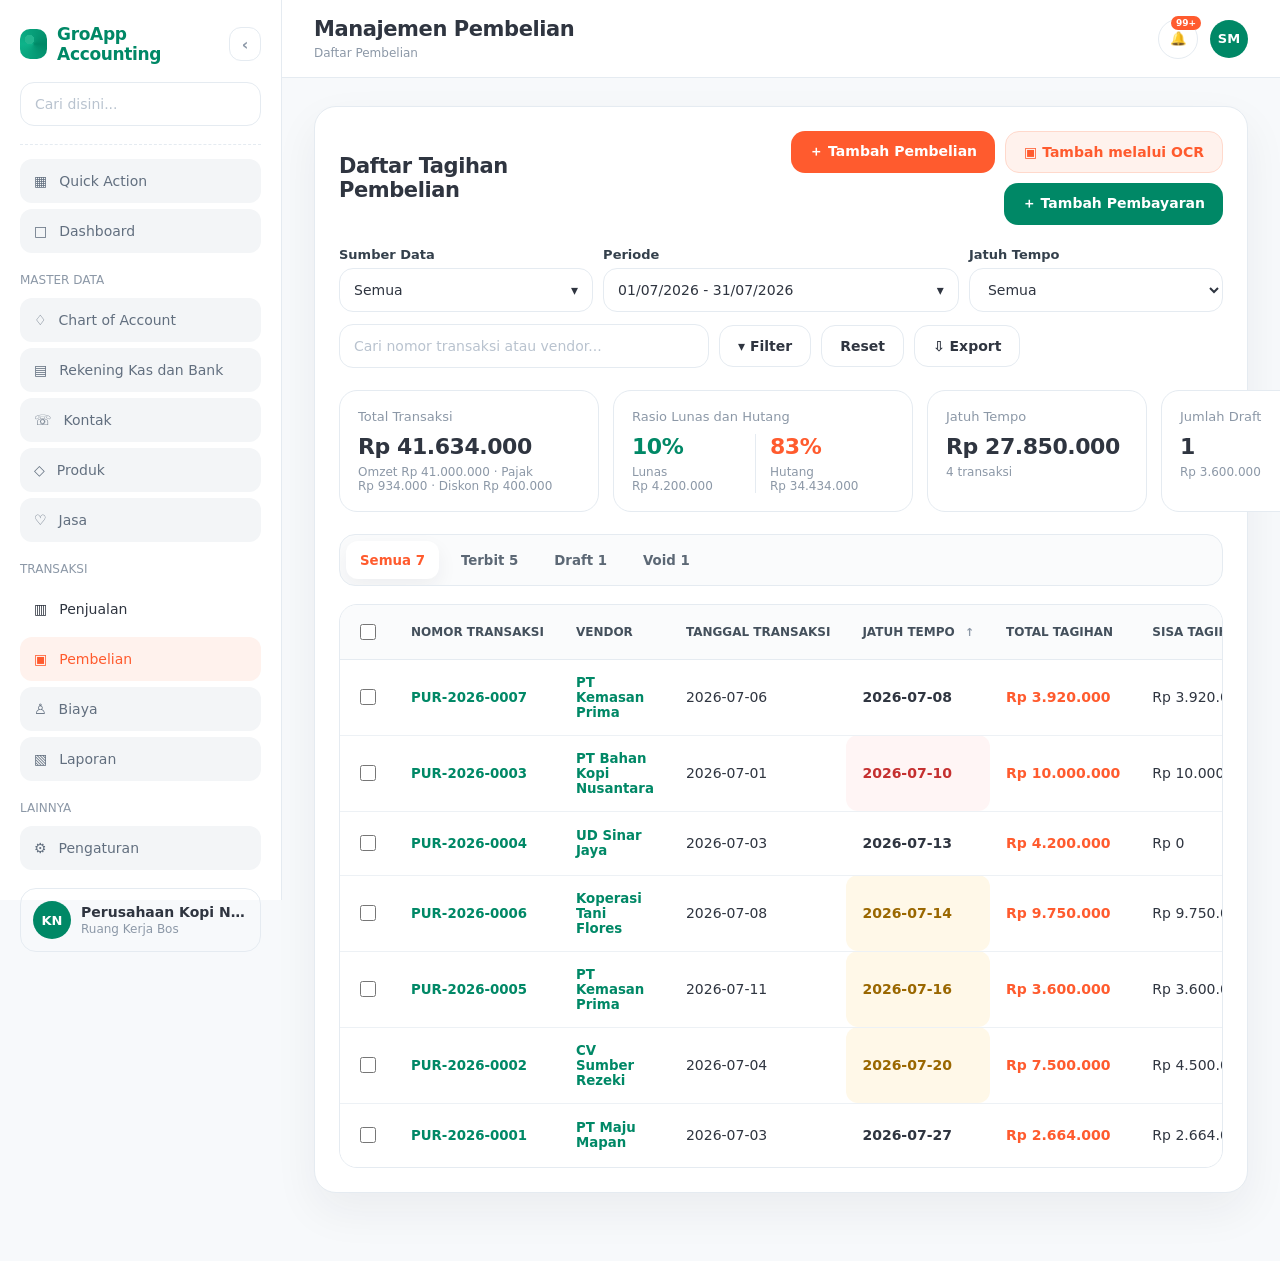
==== ON-Pembelian dan Penjualan/pembelian/index.html @ be047b88 "Replace obsolete prototypes with purchase and sales workspace" ====
<!DOCTYPE html>
<html lang="id">
<head>
  <meta charset="UTF-8" />
  <meta name="viewport" content="width=device-width, initial-scale=1.0"/>
  <title>GroApp Accounting - Tagihan Pembelian</title>

  <link rel="stylesheet" href="../assets/styles.css" />
</head>

<body>
  <div class="app">
    <aside class="sidebar">
      <div class="sidebar-head">
        <div class="brand">
          <div class="brand-mark"></div>
          <span>GroApp Accounting</span>
        </div>
        <button class="sidebar-toggle" onclick="toggleSidebar()" title="Collapse sidebar">‹</button>
      </div>

      <div class="sidebar-search">
        <input placeholder="Cari disini..." />
      </div>

      <nav class="nav">
        <div class="nav-item disabled" title="Belum aktif">▦ <span class="nav-label">Quick Action</span></div>
        <div class="nav-item disabled" title="Belum aktif">□ <span class="nav-label">Dashboard</span></div>

        <div class="nav-section">MASTER DATA</div>
        <div class="nav-item disabled" title="Belum aktif">♢ <span class="nav-label">Chart of Account</span></div>
        <div class="nav-item disabled" title="Belum aktif">▤ <span class="nav-label">Rekening Kas dan Bank</span></div>
        <div class="nav-item disabled" title="Belum aktif">☏ <span class="nav-label">Kontak</span></div>
        <div class="nav-item disabled" title="Belum aktif">◇ <span class="nav-label">Produk</span></div>
        <div class="nav-item disabled" title="Belum aktif">♡ <span class="nav-label">Jasa</span></div>

        <div class="nav-section">TRANSAKSI</div>
        <a class="nav-item" href="../penjualan/">▥ <span class="nav-label">Penjualan</span></a>
        <a class="nav-item active" href="../pembelian/">▣ <span class="nav-label">Pembelian</span></a>
        <div class="nav-item disabled" title="Belum aktif">♙ <span class="nav-label">Biaya</span></div>
        <div class="nav-item disabled" title="Belum aktif">▧ <span class="nav-label">Laporan</span></div>

        <div class="nav-section">LAINNYA</div>
        <div class="nav-item disabled" title="Belum aktif">⚙ <span class="nav-label">Pengaturan</span></div>
      </nav>

      <div class="company">
        <div class="avatar">KN</div>
        <div>
          <div class="company-title">Perusahaan Kopi Nusant...</div>
          <div class="company-sub">Ruang Kerja Bos</div>
        </div>
      </div>
    </aside>

    <main class="main">
      <header class="topbar">
        <div>
          <div class="page-title" id="pageTitle">Manajemen Pembelian</div>
          <div class="breadcrumb" id="pageBreadcrumb">Daftar Pembelian</div>
        </div>

        <div class="top-actions">
          <button class="bell" onclick="toggleNotification(event)">🔔</button>
          <div class="avatar">SM</div>
        </div>
      </header>

      <section class="content">
        <section id="listPage" class="page active">
          <div class="card panel">
            <div class="section-head">
              <h1 class="panel-title">Daftar Tagihan Pembelian</h1>
              <div class="header-actions">
                <button class="btn btn-primary" onclick="openForm('create')">＋ Tambah Pembelian</button>
                <button class="btn btn-soft" onclick="quickAction('OCR')">▣ Tambah melalui OCR</button>
                <button class="btn btn-green" onclick="openStandalonePayment()">＋ Tambah Pembayaran</button>
              </div>
            </div>

            <div class="quick-filters">
              <div class="field">
                <label>Sumber Data</label>
                <div class="multi-select">
                  <button class="select-trigger" id="quickSourcesTrigger" onclick="toggleQuickSourceMenu()" type="button"><span>Semua</span><span>▾</span></button>
                  <div class="multi-menu" id="quickSourcesMenu">
                    <input id="quickSourceSearch" placeholder="Cari sumber data..." oninput="renderQuickSourceOptions()" />
                    <div class="multi-options" id="quickFilterSources"></div>
                  </div>
                </div>
              </div>

              <div class="field">
                <label>Periode</label>
                <button class="date-trigger" id="quickPeriodLabel" onclick="openPeriodModal('quick')" type="button">
                  <span>01/07/2026 - 31/07/2026</span><span>▾</span>
                </button>
              </div>

              <div class="field">
                <label>Jatuh Tempo</label>
                <select id="quickDue" onchange="applyQuickFilters()">
                  <option value="all">Semua</option>
                  <option value="14">14 hari lagi</option>
                  <option value="7">7 hari lagi</option>
                  <option value="3">3 hari lagi</option>
                  <option value="tomorrow">Besok</option>
                  <option value="today">Hari ini</option>
                  <option value="overdue">Terlambat</option>
                </select>
              </div>
            </div>

            <div class="toolbar">
              <div class="toolbar-left">
                <div class="search-wrap">
                  <input class="search-input" id="searchInput" placeholder="Cari nomor transaksi atau vendor..." />
                </div>
                <button class="btn btn-ghost" onclick="toggleFilter(true)">▾ Filter</button>
                <button class="btn btn-ghost" onclick="resetFilter()">Reset</button>
                <button class="btn btn-ghost" onclick="openExportModal('filtered')">⇩ Export</button>
              </div>
            </div>

            <div class="stats">
              <div class="stat">
                <div class="stat-label">Total Transaksi</div>
                <div class="stat-value" id="statTotal">Rp0</div>
                <div class="split-nominal" id="statTotalBreakdown">Omzet Rp0 · Pajak Rp0 · Diskon Rp0</div>
              </div>

              <div class="stat">
                <div class="stat-label">Rasio Lunas dan Hutang</div>
                <div class="split-stat">
                  <div class="split-box">
                    <div class="split-percent" id="paidPercent">0%</div>
                    <div class="split-nominal" id="paidNominal">Lunas Rp0</div>
                  </div>
                  <div class="split-box">
                    <div class="split-percent debt" id="debtPercent">0%</div>
                    <div class="split-nominal" id="debtNominal">Utang Rp0</div>
                  </div>
                </div>
              </div>

              <div class="stat">
                <div class="stat-label">Jatuh Tempo</div>
                <div class="stat-value" id="dueNominal">Rp0</div>
                <div class="split-nominal" id="dueThisMonth">0 transaksi</div>
              </div>

              <div class="stat">
                <div class="stat-label">Jumlah Draft</div>
                <div class="stat-value" id="draftCount">0</div>
                <div class="split-nominal" id="draftNominal">Rp0</div>
              </div>
            </div>

            <div class="tabs" id="statusTabs">
              <button class="tab-btn active" data-tab="all" onclick="setTransactionTab('all')">Semua <span id="tabAllCount">0</span></button>
              <button class="tab-btn" data-tab="Terbit" onclick="setTransactionTab('Terbit')">Terbit <span id="tabTerbitCount">0</span></button>
              <button class="tab-btn" data-tab="Draft" onclick="setTransactionTab('Draft')">Draft <span id="tabDraftCount">0</span></button>
              <button class="tab-btn" data-tab="Void" onclick="setTransactionTab('Void')">Void <span id="tabVoidCount">0</span></button>
            </div>

            <div class="bulk-bar" id="bulkBar">
              <strong id="bulkInfo">0 transaksi dipilih</strong>
              <div class="bulk-actions">
                <button class="btn btn-ghost" onclick="bulkAction('export')">Export</button>
                <button class="btn btn-ghost" onclick="bulkAction('print')">Cetak</button>
                <button class="btn btn-ghost" onclick="bulkAction('pdf')">Unduh PDF</button>
                <button class="btn btn-ghost" onclick="bulkAction('wa')">Share WhatsApp</button>
                <button class="btn btn-ghost" onclick="bulkAction('email')">Share Email</button>
              </div>
            </div>

            <div class="table-wrap">
              <table>
                <thead>
                  <tr>
                    <th class="check-cell"><input id="selectAll" type="checkbox" onchange="toggleSelectAll(this.checked)" /></th>
                    <th>Nomor Transaksi</th>
                    <th>Vendor</th>
                    <th>Tanggal Transaksi</th>
                    <th class="sortable" onclick="sortColumn('dueDate')" title="Merah: tanggal jatuh tempo sudah terlewati dan belum lunas. Kuning: jatuh tempo dalam 7 hari atau kurang dan belum lunas.">Jatuh Tempo <span class="sort-arrow" id="sort-dueDate">↕</span></th>
                    <th>Total Tagihan</th>
                    <th>Sisa Tagihan</th>
                    <th>Status Pembayaran</th>
                    <th>Aksi</th>
                  </tr>
                </thead>
                <tbody id="invoiceRows"></tbody>
              </table>
            </div>
          </div>
        </section>

        <section id="formPage" class="page">
          <div class="card panel">
            <div class="section-head">
              <h1 class="panel-title" id="formTitle">Tambah Tagihan Pembelian</h1>
              <button class="btn btn-ghost" onclick="showPage('list')">← Kembali</button>
            </div>

            <div class="form-grid">
              <div class="field">
                <label>Nomor Tagihan</label>
                <input id="codeInput" class="disabled" disabled />
              </div>

              <div class="field">
                <label>Vendor <span class="required">*</span></label>
                <select id="vendorInput">
                  <option>PT Maju Mapan</option>
                  <option>CV Sumber Rezeki</option>
                  <option>PT Bahan Kopi Nusantara</option>
                  <option>UD Sinar Jaya</option>
                  <option>PT Kemasan Prima</option>
                </select>
              </div>

              <div class="field">
                <label>Tanggal Transaksi <span class="required">*</span></label>
                <input id="dateInput" type="date" onchange="applyTerm()" />
              </div>

              <div class="field">
                <label>Tanggal Jatuh Tempo <span class="required">*</span></label>
                <input id="dueInput" type="date" />
              </div>

              <div class="field">
                <label>Termin Pembayaran</label>
                <select id="termInput" onchange="applyTerm()">
                  <option value="7">Net 7</option>
                  <option value="14">Net 14</option>
                  <option value="30" selected>Net 30</option>
                  <option value="custom">Custom</option>
                </select>
              </div>

              <div class="field">
                <label>Referensi Invoice Vendor</label>
                <input id="vendorRefInput" placeholder="Contoh: INV/VDR/001" />
              </div>
            </div>
          </div>

          <div class="card panel">
            <div class="section-head">
              <h2 class="panel-title">Item Pembelian</h2>
              <button class="btn btn-soft" onclick="addItem()">＋ Tambah Item</button>
            </div>

            <div class="item-section">
              <div>
                <div class="item-table">
                  <div class="item-row item-head">
                    <div>Produk/Jasa</div>
                    <div>Deskripsi</div>
                    <div>Qty</div>
                    <div>Harga</div>
                    <div>Subtotal</div>
                    <div></div>
                  </div>
                  <div id="itemRows"></div>
                </div>

                <div style="height:18px"></div>

                <div class="field">
                  <label>Catatan</label>
                  <textarea id="noteInput" placeholder="Tambahkan catatan untuk vendor atau tim internal..."></textarea>
                </div>

                <div class="field" style="margin-top:18px;">
                  <label>Lampiran</label>
                  <div class="upload">
                    📁 <span>Unggah file</span> atau seret kesini
                    <div class="sub-text">Format: JPG, PNG, WEBP, PDF, DOC, XLS, CSV, maks 3 file</div>
                  </div>
                </div>
              </div>

              <aside class="summary">
                <div class="summary-row">
                  <span>Subtotal</span>
                  <strong id="subtotalText">Rp0</strong>
                </div>

                <div class="summary-row">
                  <span>Diskon</span>
                  <input class="mini-input" id="discountInput" type="number" value="0" oninput="calculateTotal()" />
                </div>

                <div class="summary-row">
                  <span>Pajak</span>
                  <input class="mini-input" id="taxInput" type="number" value="0" oninput="calculateTotal()" />
                </div>

                <div class="summary-row">
                  <span>Biaya Tambahan</span>
                  <input class="mini-input" id="feeInput" type="number" value="0" oninput="calculateTotal()" />
                </div>

                <div class="summary-total">
                  <span>Total</span>
                  <span id="totalText">Rp0</span>
                </div>

                <div style="height:18px"></div>
                <button class="btn btn-ghost" style="width:100%;" onclick="submitInvoice('Draft')">Simpan Draft</button>
                <div style="height:10px"></div>
                <button class="btn btn-green" style="width:100%;" onclick="submitInvoice('Belum Dibayar')">Simpan Pembelian</button>
                <div style="height:10px"></div>
                <button class="btn btn-ghost" style="width:100%;" onclick="showPage('list')">Batalkan</button>
              </aside>
            </div>
          </div>
        </section>

        <section id="detailPage" class="page">
          <div class="card panel">
            <div class="section-head">
              <h1 class="panel-title">Detail Tagihan Pembelian</h1>
              <div style="display:flex; gap:10px; flex-wrap:wrap;">
                <button class="btn btn-ghost" onclick="showPage('list')">← Kembali</button>
                <button class="btn btn-ghost" onclick="openJournal()">Lihat Jurnal</button>
                <button class="btn btn-soft" onclick="openForm('edit')">Ubah</button>
                <button class="btn btn-danger" id="cancelBtn" onclick="openCancelModal()">Batalkan</button>
                <button class="btn btn-primary" id="paymentBtn" onclick="openPayment()">Catat Pembayaran</button>
              </div>
            </div>

            <div class="detail-grid">
              <div>
                <div class="info-label">Nomor Tagihan</div>
                <div class="info-value" id="detailCode">-</div>
              </div>
              <div>
                <div class="info-label">Vendor</div>
                <div class="info-value" id="detailVendor">-</div>
              </div>
              <div>
                <div class="info-label">Status</div>
                <div id="detailStatus"></div>
              </div>
              <div>
                <div class="info-label">Referensi Invoice Vendor</div>
                <div class="info-value" id="detailRef">-</div>
              </div>
              <div>
                <div class="info-label">Tanggal Transaksi</div>
                <div class="info-value" id="detailDate">-</div>
              </div>
              <div>
                <div class="info-label">Tanggal Jatuh Tempo</div>
                <div class="info-value" id="detailDue">-</div>
              </div>
            </div>
          </div>

          <div class="card panel">
            <h2 class="panel-title">Rincian Item</h2>
            <div style="height:18px"></div>

            <div class="table-wrap">
              <table>
                <thead>
                  <tr>
                    <th>Produk/Jasa</th>
                    <th>Deskripsi</th>
                    <th>Qty</th>
                    <th>Harga</th>
                    <th>Subtotal</th>
                  </tr>
                </thead>
                <tbody id="detailItems"></tbody>
              </table>
            </div>
          </div>

          <div class="card panel">
            <h2 class="panel-title">Ringkasan Total</h2>
            <div style="height:18px"></div>

            <div class="detail-grid">
              <div>
                <div class="info-label">Subtotal</div>
                <div class="info-value" id="detailSubtotal">Rp0</div>
              </div>
              <div>
                <div class="info-label">Diskon</div>
                <div class="info-value" id="detailDiscount">Rp0</div>
              </div>
              <div>
                <div class="info-label">Pajak</div>
                <div class="info-value" id="detailTax">Rp0</div>
              </div>
              <div>
                <div class="info-label">Biaya Tambahan</div>
                <div class="info-value" id="detailFee">Rp0</div>
              </div>
              <div>
                <div class="info-label">Total Tagihan</div>
                <div class="info-value amount" id="detailTotal">Rp0</div>
              </div>
              <div>
                <div class="info-label">Sisa Tagihan</div>
                <div class="info-value" id="detailRemaining">Rp0</div>
              </div>
            </div>
          </div>

          <div class="form-grid">
            <div class="card panel">
              <h2 class="panel-title">Histori Pembayaran</h2>
              <div id="paymentHistory"></div>
            </div>

            <div class="card panel">
              <h2 class="panel-title">Histori Perubahan</h2>
              <div id="changeHistory"></div>
            </div>
          </div>
        </section>
      </section>
    </main>
  </div>

  <div class="filter-popover" id="filterPopover" onclick="outsideFilter(event)">
    <div class="filter-card">
      <div class="section-head" style="margin-bottom:18px;">
        <h2 class="panel-title">Filter</h2>
        <button class="close" onclick="toggleFilter(false)">×</button>
      </div>

      <div class="filter-grid">
        <div class="field">
          <label>Sumber Data</label>
          <div class="multi-select">
            <button class="select-trigger" id="sourcesTrigger" onclick="toggleMultiMenu('sources')" type="button"><span>Semua</span><span>▾</span></button>
            <div class="multi-menu" id="sourcesMenu">
              <input id="sourceSearch" placeholder="Cari sumber data..." oninput="renderMultiOptions('sources')" />
              <div class="multi-options" id="filterSources"></div>
            </div>
          </div>
        </div>

        <div class="field">
          <label>Vendor</label>
          <div class="multi-select">
            <button class="select-trigger" id="vendorsTrigger" onclick="toggleMultiMenu('vendors')" type="button"><span>Semua</span><span>▾</span></button>
            <div class="multi-menu" id="vendorsMenu">
              <input id="vendorSearch" placeholder="Cari vendor..." oninput="renderMultiOptions('vendors')" />
              <div class="multi-options" id="filterVendors"></div>
            </div>
          </div>
        </div>

        <div class="field">
          <label>Periode</label>
          <button class="date-trigger" id="filterPeriodLabel" onclick="openPeriodModal('filter')" type="button">
            <span>01/07/2026 - 31/07/2026</span><span>▾</span>
          </button>
          <div class="status-note">Maksimal rentang periode satu tahun.</div>
        </div>

        <div class="field">
          <label>Metode Pembayaran</label>
          <select id="filterPaymentMethod">
            <option value="all">Semua metode</option>
            <option>Transfer Bank</option>
            <option>Tunai</option>
            <option>Virtual Account</option>
            <option>Kartu Kredit</option>
          </select>
        </div>

        <div class="field">
          <label>Rekening Kas/Bank</label>
          <div class="multi-select">
            <button class="select-trigger" id="accountsTrigger" onclick="toggleMultiMenu('accounts')" type="button"><span>Semua</span><span>▾</span></button>
            <div class="multi-menu" id="accountsMenu">
              <input id="accountSearch" placeholder="Cari rekening..." oninput="renderMultiOptions('accounts')" />
              <div class="multi-options" id="filterAccounts"></div>
            </div>
          </div>
        </div>

        <div class="field">
          <label>Produk</label>
          <div class="multi-select">
            <button class="select-trigger" id="productsTrigger" onclick="toggleMultiMenu('products')" type="button"><span>Semua</span><span>▾</span></button>
            <div class="multi-menu" id="productsMenu">
              <input id="productSearch" placeholder="Cari produk..." oninput="renderMultiOptions('products')" />
              <div class="multi-options" id="filterProducts"></div>
            </div>
          </div>
        </div>

        <div class="field">
          <label>Status Pembayaran</label>
          <select id="filterPaymentStatus" onchange="syncDueFilterAvailability()">
            <option value="all">Semua status pembayaran</option>
            <option>Belum Dibayar</option>
            <option>Dibayar Sebagian</option>
            <option>Lunas</option>
          </select>
        </div>

        <div class="field">
          <label>Status Transaksi</label>
          <select id="filterTransactionStatus">
            <option value="all">Semua status transaksi</option>
            <option>Draft</option>
            <option>Terbit</option>
            <option>Void</option>
          </select>
        </div>

        <div class="field">
          <label>Status Jatuh Tempo</label>
          <select id="filterDueStatus">
            <option value="all">Semua</option>
            <option value="14">14 hari lagi</option>
            <option value="7">7 hari lagi</option>
            <option value="3">3 hari lagi</option>
            <option value="tomorrow">Besok</option>
            <option value="today">Hari ini</option>
            <option value="overdue">Terlambat</option>
          </select>
          <div class="status-note" id="dueFilterNote">Aktif saat status pembayaran belum lunas.</div>
        </div>

        <div class="field">
          <label>Pembuat Nota</label>
          <div class="multi-select">
            <button class="select-trigger" id="creatorsTrigger" onclick="toggleMultiMenu('creators')" type="button"><span>Semua</span><span>▾</span></button>
            <div class="multi-menu" id="creatorsMenu">
              <input id="creatorSearch" placeholder="Cari pembuat..." oninput="renderMultiOptions('creators')" />
              <div class="multi-options" id="filterCreators"></div>
            </div>
          </div>
        </div>
      </div>

      <div class="modal-actions">
        <button class="btn btn-ghost" onclick="resetFilter()">Reset</button>
        <button class="btn btn-primary" onclick="applyFilter()">Terapkan</button>
      </div>
    </div>
  </div>

  <div class="notification-popover" id="notificationPopover">
    <div class="notification-title">Notifikasi</div>

    <div class="notification-item">
      <div class="notification-dot">⏰</div>
      <div>
        <div class="notification-main">Reminder H-3 Jatuh Tempo</div>
        <div class="notification-desc">
          Tagihan <strong>BIL-0001</strong> dari PT Maju Mapan akan jatuh tempo dalam 3 hari.
        </div>
        <div class="notification-time">Hari ini, 09:00</div>
      </div>
    </div>

    <div class="notification-item">
      <div class="notification-dot">⚠️</div>
      <div>
        <div class="notification-main">Jatuh Tempo Hari Ini</div>
        <div class="notification-desc">
          Tagihan <strong>BIL-0006</strong> dari CV Sumber Rezeki jatuh tempo hari ini dan belum lunas.
        </div>
        <div class="notification-time">Hari ini, 08:00</div>
      </div>
    </div>
  </div>

  <div class="modal-backdrop" id="journalModal">
    <div class="modal large">
      <div class="modal-head">
        <div>
          <div class="modal-title">Jurnal Otomatis</div>
          <div class="sub-text">Jurnal dibuat otomatis dari tagihan dan pembayaran.</div>
        </div>
        <button class="close" onclick="closeModal('journalModal')">×</button>
      </div>

      <div class="table-wrap">
        <table>
          <thead>
            <tr>
              <th>Tanggal</th>
              <th>Akun</th>
              <th>Debit</th>
              <th>Kredit</th>
            </tr>
          </thead>
          <tbody id="journalRows"></tbody>
        </table>
      </div>

      <div class="modal-actions">
        <button class="btn btn-primary" onclick="closeModal('journalModal')">Tutup</button>
      </div>
    </div>
  </div>

  <div class="modal-backdrop" id="paymentModal">
    <div class="modal">
      <div class="modal-head">
        <div>
          <div class="modal-title">Catat Pembayaran</div>
          <div class="sub-text" id="paymentInfo">Sisa tagihan: Rp0</div>
        </div>
        <button class="close" onclick="closeModal('paymentModal')">×</button>
      </div>

      <div class="form-grid">
        <div class="field">
          <label>Tanggal Pembayaran <span class="required">*</span></label>
          <input id="paymentDate" type="date" />
        </div>

        <div class="field">
          <label>Rekening <span class="required">*</span></label>
          <select id="paymentAccount">
            <option>BCA Operasional</option>
            <option>Mandiri Bisnis</option>
            <option>BRI Utama</option>
          </select>
        </div>

        <div class="field">
          <label>Nominal <span class="required">*</span></label>
          <input id="paymentAmount" type="number" />
        </div>
      </div>

      <div style="height:14px"></div>

      <div class="field">
        <label>Nomor Referensi</label>
        <input id="paymentRef" placeholder="Contoh: TRX-20260120-001" />
      </div>

      <div style="height:14px"></div>

      <div class="upload">
        📁 <span>Unggah bukti bayar</span>
        <div class="sub-text">Format: JPG, PNG, PDF</div>
      </div>

      <div class="modal-actions">
        <button class="btn btn-ghost" onclick="closeModal('paymentModal')">Batal</button>
        <button class="btn btn-primary" onclick="savePayment()">Simpan Pembayaran</button>
      </div>
    </div>
  </div>

  <div class="modal-backdrop" id="cancelModal">
    <div class="modal">
      <div class="modal-title">Void transaksi?</div>
      <div class="sub-text">
        Transaksi ini akan masuk kelompok Void dan tidak dihitung sebagai hutang aktif. Aksi ini tetap tersimpan di histori perubahan.
      </div>

      <div class="modal-actions">
        <button class="btn btn-ghost" onclick="closeModal('cancelModal')">Kembali</button>
        <button class="btn btn-danger" onclick="confirmCancel()">Ya, Void</button>
      </div>
    </div>
  </div>

  <div class="modal-backdrop" id="vendorModal">
    <div class="modal">
      <div class="modal-head">
        <div>
          <div class="modal-title" id="vendorModalTitle">Detail Vendor</div>
          <div class="sub-text" id="vendorModalSubtitle">Kontak vendor</div>
        </div>
        <button class="close" onclick="closeModal('vendorModal')">×</button>
      </div>

      <div class="detail-grid">
        <div>
          <div class="info-label">Nama Vendor</div>
          <div class="info-value" id="vendorInfoName">-</div>
        </div>
        <div>
          <div class="info-label">Telepon</div>
          <div class="info-value" id="vendorInfoPhone">-</div>
        </div>
        <div>
          <div class="info-label">Email</div>
          <div class="info-value" id="vendorInfoEmail">-</div>
        </div>
      </div>

      <div class="modal-actions">
        <button class="btn btn-primary" onclick="closeModal('vendorModal')">Tutup</button>
      </div>
    </div>
  </div>

  <div class="modal-backdrop" id="periodModal">
    <div class="modal period">
      <div class="period-head">
        <h2 class="panel-title">Pilih Periode</h2>
        <div class="header-actions">
          <button class="btn btn-ghost" onclick="resetPeriodDraft()">Reset</button>
          <button class="btn btn-soft" onclick="togglePeriodShortcuts()">Pilih ▾</button>
        </div>
      </div>

      <div class="period-body">
        <div>
          <div class="period-field">
            Periode Awal <span class="required">*</span>
            <strong id="periodDraftStart">01/07/2026</strong>
          </div>
          <div class="calendar-title">‹ <span>Juli</span></div>
          <div class="calendar-grid" id="calendarStart"></div>
        </div>

        <div>
          <div class="period-field">
            Periode Akhir <span class="required">*</span>
            <strong id="periodDraftEnd">31/07/2026</strong>
          </div>
          <div class="calendar-title"><span>Juli</span> ›</div>
          <div class="calendar-grid" id="calendarEnd"></div>
        </div>

        <div class="period-shortcuts" id="periodShortcuts">
          <button onclick="setPeriodShortcut('today')">Hari ini</button>
          <button onclick="setPeriodShortcut('year')">Tahun Ini</button>
          <button onclick="setPeriodShortcut('week')">1 Minggu Terakhir</button>
          <button onclick="setPeriodShortcut('month')">1 Bulan Terakhir</button>
          <button onclick="setPeriodShortcut('quarter')">3 Bulan Terakhir</button>
          <button onclick="setPeriodShortcut('custom')">Custom</button>
        </div>
      </div>

      <div class="period-footer">
        <button class="btn btn-ghost" onclick="closeModal('periodModal')">Batal</button>
        <button class="btn btn-primary" onclick="applyPeriodDraft()">Terapkan</button>
      </div>
    </div>
  </div>

  <div class="modal-backdrop" id="exportModal">
    <div class="modal export-modal">
      <div class="export-head">
        <h2 class="panel-title">Pengaturan Ekspor</h2>
        <button class="close" onclick="closeModal('exportModal')">×</button>
      </div>

      <div class="export-body">
        <div class="export-option active" id="exportOptionAll" onclick="setExportScope('all')">
          <div class="export-left"><span class="radio-dot"></span>Semua Data</div>
          <div class="count-pill" id="exportAllCount">0 Item</div>
        </div>
        <div class="export-option" id="exportOptionFiltered" onclick="setExportScope('filtered')">
          <div class="export-left"><span class="radio-dot"></span>Sesuai Filter dan Search</div>
          <div class="count-pill" id="exportFilteredCount">0 Item</div>
        </div>

        <div class="export-format">
          <div class="export-option active" id="exportFormatExcel" onclick="setExportFormat('excel')">
            <div class="export-left"><span class="radio-dot"></span>Excel</div>
            <div class="count-pill">.xlsx</div>
          </div>
          <div class="export-option" id="exportFormatPdf" onclick="setExportFormat('pdf')">
            <div class="export-left"><span class="radio-dot"></span>PDF</div>
            <div class="count-pill">.pdf</div>
          </div>
        </div>

        <div class="export-summary" id="exportSummary">Data akan diekspor dalam file Excel.</div>
      </div>

      <div class="export-footer">
        <button class="btn btn-ghost" onclick="closeModal('exportModal')">Batal</button>
        <button class="btn btn-primary" onclick="exportNow()">Ekspor Sekarang</button>
      </div>
    </div>
  </div>

  <div class="toast" id="toast">✅ <span id="toastText">Berhasil</span></div>

  <script src="../js/modules/pembelian.js"></script>
  <script src="../js/shared/transaction-prototype.js"></script>
</body>
</html>
---- ON-Pembelian dan Penjualan/assets/styles.css ----
:root {
      --green: #008866;
      --green-dark: #007558;
      --orange: #ff5b2e;
      --orange-soft: #fff2ed;
      --bg: #f7f9fb;
      --card: #ffffff;
      --text: #2f3540;
      --muted: #8c98a7;
      --line: #e5ebf1;
      --soft-line: #edf1f5;
      --danger: #ef233c;
      --warning: #f5a400;
      --success: #2f9e44;
      --blue: #2b6cb0;
      --radius-lg: 22px;
      --radius-md: 14px;
      --shadow: 0 18px 45px rgba(31, 42, 55, .06);
    }

    * { box-sizing: border-box; }

    body {
      margin: 0;
      background: var(--bg);
      color: var(--text);
      font-family: Inter, ui-sans-serif, system-ui, -apple-system, BlinkMacSystemFont, "Segoe UI", sans-serif;
      font-size: 14px;
      font-weight: 400;
    }

    button, input, select, textarea {
      font-family: inherit;
    }

    button {
      font-weight: 600;
    }

    .app {
      min-height: 100vh;
      display: flex;
    }

    .sidebar {
      width: 282px;
      background: #fff;
      border-right: 1px solid var(--line);
      padding: 24px 20px;
      display: flex;
      flex-direction: column;
      gap: 18px;
      position: fixed;
      inset: 0 auto 0 0;
      transition: width .18s ease, padding .18s ease;
    }

    .sidebar-head {
      display: flex;
      align-items: center;
      justify-content: space-between;
      gap: 10px;
    }

    .sidebar-toggle {
      width: 34px;
      height: 34px;
      border: 1px solid var(--line);
      border-radius: 12px;
      background: #fff;
      color: var(--muted);
      cursor: pointer;
      display: grid;
      place-items: center;
      font-size: 16px;
    }

    .sidebar-toggle:hover {
      background: #f8fafc;
      color: var(--text);
    }

    .brand {
      display: flex;
      align-items: center;
      gap: 10px;
      color: var(--green);
      font-size: 17px;
      font-weight: 600;
      letter-spacing: -.02em;
    }

    .brand-mark {
      width: 30px;
      height: 30px;
      border-radius: 10px;
      background:
        radial-gradient(circle at 35% 35%, #23b68f 0 18%, transparent 19%),
        conic-gradient(from 90deg, #008866, #0eb38a, #008866);
    }

    .sidebar-search input,
    .search-input,
    .field input,
    .field select,
    .field textarea,
    .mini-input {
      width: 100%;
      border: 1px solid var(--line);
      border-radius: var(--radius-md);
      background: #fff;
      color: var(--text);
      outline: none;
      font-size: 14px;
      font-weight: 400;
    }

    .sidebar-search input,
    .search-input,
    .field input,
    .field select,
    .mini-input {
      height: 44px;
      padding: 0 14px;
    }

    .field textarea {
      min-height: 96px;
      padding: 14px;
      resize: vertical;
    }

    input::placeholder,
    textarea::placeholder {
      color: #b9c3cf;
    }

    .field input:focus,
    .field select:focus,
    .field textarea:focus,
    .search-input:focus,
    .mini-input:focus {
      border-color: #9bd8c8;
      box-shadow: 0 0 0 4px rgba(0,136,102,.08);
    }

    .nav {
      border-top: 1px dashed var(--line);
      padding-top: 14px;
      display: flex;
      flex-direction: column;
      gap: 6px;
    }

    .nav-item {
      height: 44px;
      border-radius: 12px;
      display: flex;
      align-items: center;
      gap: 12px;
      padding: 0 14px;
      cursor: pointer;
      font-weight: 500;
      color: var(--text);
      text-decoration: none;
    }

    .nav-item:hover { background: #f8fafc; }

    .nav-item.active {
      color: var(--orange);
      background: var(--orange-soft);
    }

    .nav-item.disabled {
      color: #b8c1cc;
      cursor: not-allowed;
      background: transparent;
    }

    .nav-item.disabled:hover {
      background: transparent;
    }

    .nav-section {
      color: var(--muted);
      font-size: 12px;
      margin: 14px 0 5px;
    }

    .company {
      margin-top: auto;
      border: 1px solid var(--line);
      border-radius: 16px;
      padding: 12px;
      display: flex;
      align-items: center;
      gap: 10px;
    }

    .avatar {
      width: 38px;
      height: 38px;
      border-radius: 50%;
      background: var(--green);
      color: #fff;
      display: grid;
      place-items: center;
      font-weight: 600;
      font-size: 13px;
      flex: 0 0 auto;
      border: 0;
      cursor: default;
    }

    .company-title {
      max-width: 166px;
      white-space: nowrap;
      overflow: hidden;
      text-overflow: ellipsis;
      font-weight: 600;
    }

    .company-sub {
      color: var(--muted);
      font-size: 12px;
      margin-top: 2px;
    }

    .main {
      width: calc(100% - 282px);
      margin-left: 282px;
      min-height: 100vh;
      transition: width .18s ease, margin-left .18s ease;
    }

    .app.sidebar-collapsed .sidebar {
      width: 82px;
      padding: 24px 14px;
      align-items: center;
    }

    .app.sidebar-collapsed .main {
      width: calc(100% - 82px);
      margin-left: 82px;
    }

    .app.sidebar-collapsed .brand span,
    .app.sidebar-collapsed .sidebar-search,
    .app.sidebar-collapsed .nav-section,
    .app.sidebar-collapsed .nav-label,
    .app.sidebar-collapsed .company > div {
      display: none;
    }

    .app.sidebar-collapsed .nav {
      width: 100%;
      align-items: center;
    }

    .app.sidebar-collapsed .nav-item {
      width: 44px;
      justify-content: center;
      padding: 0;
    }

    .app.sidebar-collapsed .company {
      padding: 0;
      border: 0;
    }

    .app.sidebar-collapsed .sidebar-toggle {
      transform: rotate(180deg);
    }

    .topbar {
      height: 78px;
      background: #fff;
      border-bottom: 1px solid var(--line);
      display: flex;
      justify-content: space-between;
      align-items: center;
      padding: 0 32px;
      position: sticky;
      top: 0;
      z-index: 10;
    }

    .page-title {
      font-size: 21px;
      font-weight: 600;
      letter-spacing: -.02em;
      line-height: 1.2;
    }

    .breadcrumb {
      color: var(--muted);
      font-size: 12px;
      margin-top: 4px;
    }

    .top-actions {
      display: flex;
      align-items: center;
      gap: 12px;
    }

    .bell {
      width: 40px;
      height: 40px;
      border: 1px solid var(--line);
      border-radius: 50%;
      display: grid;
      place-items: center;
      position: relative;
      background: #fff;
      cursor: pointer;
    }

    .bell::after {
      content: "99+";
      position: absolute;
      top: -4px;
      right: -4px;
      background: var(--orange);
      color: #fff;
      font-size: 9px;
      border-radius: 999px;
      padding: 2px 5px;
    }

    .content {
      padding: 28px 32px 48px;
    }

    .page { display: none; }
    .page.active { display: block; }

    .card {
      background: var(--card);
      border: 1px solid var(--line);
      border-radius: var(--radius-lg);
      box-shadow: var(--shadow);
    }

    .panel {
      padding: 24px;
      margin-bottom: 20px;
    }

    .panel-title {
      font-size: 21px;
      font-weight: 600;
      letter-spacing: -.02em;
      margin: 0;
    }

    .section-head {
      display: flex;
      justify-content: space-between;
      align-items: center;
      gap: 14px;
      margin-bottom: 22px;
    }

    .toolbar {
      display: flex;
      justify-content: space-between;
      gap: 14px;
      margin: 0 0 14px;
      align-items: center;
    }

    .toolbar-left {
      display: flex;
      align-items: center;
      gap: 10px;
      flex: 1;
      flex-wrap: wrap;
    }

    .search-wrap {
      width: 370px;
      max-width: 100%;
    }

    .btn {
      height: 42px;
      border-radius: 14px;
      padding: 0 18px;
      border: 0;
      cursor: pointer;
      display: inline-flex;
      align-items: center;
      justify-content: center;
      gap: 8px;
      font-size: 14px;
      font-weight: 600;
      white-space: nowrap;
    }

    .btn-primary {
      background: var(--orange);
      color: #fff;
    }

    .btn-primary:hover { background: #ef4f25; }

    .btn-green {
      background: var(--green);
      color: #fff;
    }

    .btn-green:hover { background: var(--green-dark); }

    .btn-ghost {
      background: #fff;
      border: 1px solid var(--line);
      color: var(--text);
    }

    .btn-soft {
      background: var(--orange-soft);
      color: var(--orange);
      border: 1px solid #ffd9cc;
    }

    .btn-danger {
      color: var(--danger);
      background: #fff1f3;
      border: 1px solid #ffd0d7;
    }

    .header-actions {
      display: flex;
      align-items: center;
      gap: 10px;
      flex-wrap: wrap;
      justify-content: flex-end;
    }

    .tabs {
      display: flex;
      gap: 8px;
      padding: 6px;
      border: 1px solid var(--line);
      border-radius: 16px;
      background: #fafbfc;
      margin-bottom: 18px;
      overflow-x: auto;
    }

    .tab-btn {
      height: 38px;
      border: 0;
      border-radius: 12px;
      padding: 0 14px;
      background: transparent;
      color: #5c6875;
      cursor: pointer;
      font-weight: 600;
      white-space: nowrap;
    }

    .tab-btn.active {
      color: var(--orange);
      background: #fff;
      box-shadow: 0 8px 20px rgba(31, 42, 55, .06);
    }

    .quick-filters {
      display: grid;
      grid-template-columns: minmax(190px, 1fr) minmax(260px, 1.4fr) minmax(170px, 1fr);
      gap: 10px;
      margin-bottom: 12px;
    }

    .quick-filters .field {
      gap: 6px;
    }

    .quick-filters label {
      color: var(--muted);
      font-size: 12px;
    }

    .date-range {
      display: grid;
      grid-template-columns: 1fr 1fr;
      gap: 8px;
    }

    .date-trigger,
    .select-trigger {
      width: 100%;
      height: 44px;
      border: 1px solid var(--line);
      border-radius: var(--radius-md);
      background: #fff;
      color: var(--text);
      padding: 0 14px;
      display: flex;
      align-items: center;
      justify-content: space-between;
      gap: 10px;
      cursor: pointer;
      font-size: 14px;
      font-weight: 500;
      text-align: left;
    }

    .date-trigger:hover,
    .select-trigger:hover {
      border-color: #cfd9e5;
      background: #fcfdfe;
    }

    .link-btn {
      border: 0;
      padding: 0;
      background: transparent;
      color: var(--green);
      cursor: pointer;
      font-weight: 600;
      text-align: left;
    }

    .link-btn:hover {
      text-decoration: underline;
    }

    .due-cell {
      border-radius: 12px;
      font-weight: 600;
    }

    .due-cell.overdue {
      color: #c53030;
      background: #fff5f5;
    }

    .due-cell.soon {
      color: #9a6700;
      background: #fff8e8;
    }

    .bulk-bar {
      display: none;
      align-items: center;
      justify-content: space-between;
      gap: 12px;
      border: 1px solid #ffd9cc;
      border-radius: 16px;
      background: var(--orange-soft);
      padding: 12px 14px;
      margin: 12px 0 18px;
    }

    .bulk-bar.show {
      display: flex;
    }

    .bulk-actions {
      display: flex;
      gap: 8px;
      flex-wrap: wrap;
      justify-content: flex-end;
    }

    .check-cell {
      width: 42px;
      text-align: center;
    }

    .check-cell input {
      width: 16px;
      height: 16px;
      accent-color: var(--orange);
    }

    .filter-grid {
      display: grid;
      grid-template-columns: repeat(3, minmax(0, 1fr));
      gap: 16px;
    }

    .filter-card {
      max-height: calc(100vh - 72px);
      overflow-y: auto;
    }

    .multi-select {
      position: relative;
    }

    .multi-menu {
      position: absolute;
      left: 0;
      right: 0;
      top: calc(100% + 8px);
      display: none;
      border: 1px solid var(--line);
      border-radius: 16px;
      padding: 12px;
      background: #fff;
      box-shadow: 0 18px 45px rgba(31, 42, 55, .14);
      z-index: 35;
    }

    .multi-menu.show {
      display: block;
    }

    .multi-menu input {
      width: 100%;
      height: 38px;
      border: 1px solid var(--soft-line);
      border-radius: 12px;
      padding: 0 12px;
      outline: none;
      margin-bottom: 10px;
    }

    .multi-box {
      border: 1px solid var(--line);
      border-radius: var(--radius-md);
      padding: 10px;
      background: #fff;
    }

    .multi-box input {
      width: 100%;
      height: 34px;
      border: 1px solid var(--soft-line);
      border-radius: 10px;
      padding: 0 10px;
      outline: none;
      margin-bottom: 8px;
    }

    .multi-options {
      display: grid;
      gap: 6px;
      max-height: 118px;
      overflow: auto;
    }

    .check-option {
      display: flex;
      align-items: center;
      gap: 8px;
      min-height: 30px;
      color: #44505c;
      font-size: 13px;
      cursor: pointer;
    }

    .status-note {
      color: var(--muted);
      font-size: 12px;
      line-height: 1.45;
    }

    .stats {
      display: grid;
      grid-template-columns: minmax(260px, 1.55fr) minmax(300px, 1.45fr) minmax(220px, 1fr) minmax(150px, .62fr);
      gap: 14px;
      margin: 22px 0;
    }

    .stat {
      border: 1px solid var(--line);
      border-radius: 18px;
      background: #fff;
      padding: 18px;
      min-height: 104px;
    }

    .stat-label {
      color: var(--muted);
      font-size: 13px;
      margin-bottom: 10px;
    }

    .stat-value {
      font-size: 22px;
      font-weight: 600;
      letter-spacing: -.02em;
    }

    .split-stat {
      display: grid;
      grid-template-columns: 1fr 1fr;
      gap: 14px;
    }

    .split-box:first-child {
      border-right: 1px solid var(--line);
      padding-right: 14px;
    }

    .split-percent {
      font-size: 22px;
      font-weight: 600;
      color: var(--green);
      letter-spacing: -.02em;
    }

    .split-percent.debt { color: var(--orange); }

    .split-nominal {
      color: var(--muted);
      font-size: 12px;
      margin-top: 6px;
    }

    .table-wrap {
      border: 1px solid var(--line);
      border-radius: 18px;
      overflow-x: auto;
      overflow-y: visible;
      background: #fff;
    }

    table {
      width: 100%;
      min-width: 1160px;
      border-collapse: collapse;
    }

    th {
      height: 54px;
      background: #fafbfc;
      color: #44505c;
      text-align: left;
      padding: 0 16px;
      font-size: 12px;
      font-weight: 600;
      text-transform: uppercase;
      border-bottom: 1px solid var(--line);
      white-space: nowrap;
    }

    td {
      padding: 15px 16px;
      border-bottom: 1px solid var(--soft-line);
      vertical-align: middle;
      font-weight: 400;
    }

    tr:last-child td { border-bottom: 0; }

    .sortable {
      cursor: pointer;
      user-select: none;
    }

    .sort-arrow {
      color: var(--muted);
      font-size: 11px;
      margin-left: 6px;
    }

    .main-text { font-weight: 600; }

    .sub-text {
      color: var(--muted);
      font-size: 12px;
      margin-top: 4px;
    }

    .amount {
      color: var(--orange);
      font-weight: 600;
    }

    .badge {
      display: inline-flex;
      align-items: center;
      border-radius: 999px;
      padding: 5px 10px;
      font-size: 12px;
      font-weight: 600;
      border: 1px solid transparent;
      white-space: nowrap;
    }

    .badge.draft {
      color: #718096;
      background: #f7fafc;
      border-color: #e2e8f0;
    }

    .badge.unpaid {
      color: #b7791f;
      background: #fff8e8;
      border-color: #f4d27b;
    }

    .badge.partial {
      color: var(--blue);
      background: #ebf4ff;
      border-color: #bee3f8;
    }

    .badge.paid {
      color: #2f855a;
      background: #f0fff4;
      border-color: #b7ebc6;
    }

    .badge.overdue {
      color: #c53030;
      background: #fff5f5;
      border-color: #feb2b2;
    }

    .badge.cancelled {
      color: #718096;
      background: #f7fafc;
      border-color: #e2e8f0;
    }

    .badge.void {
      color: #718096;
      background: #f7fafc;
      border-color: #e2e8f0;
    }

    .action-btn {
      background: transparent;
      border: 0;
      color: var(--muted);
      font-size: 22px;
      cursor: pointer;
      padding: 4px 8px;
    }

    .kebab-wrap {
      position: relative;
      display: inline-block;
    }

    .kebab-menu {
      position: absolute;
      right: 0;
      top: 36px;
      width: 158px;
      background: #fff;
      border: 1px solid var(--line);
      border-radius: 14px;
      box-shadow: 0 18px 45px rgba(31, 42, 55, .14);
      padding: 8px;
      display: none;
      z-index: 8;
    }

    .kebab-menu.show {
      display: block;
    }

    .kebab-item {
      width: 100%;
      height: 38px;
      border: 0;
      background: transparent;
      border-radius: 10px;
      text-align: left;
      padding: 0 10px;
      cursor: pointer;
      color: var(--text);
      font-size: 13px;
      font-weight: 500;
    }

    .kebab-item:hover {
      background: #f8fafc;
    }

    .kebab-item.danger {
      color: var(--danger);
    }

    .form-grid {
      display: grid;
      grid-template-columns: 1fr 1fr;
      gap: 20px;
    }

    .field {
      display: flex;
      flex-direction: column;
      gap: 8px;
    }

    .field label {
      color: #34404c;
      font-size: 13px;
      font-weight: 600;
    }

    .required { color: var(--orange); }

    .disabled {
      background: #f3f5f7 !important;
      color: #626f7f !important;
    }

    .item-section {
      display: grid;
      grid-template-columns: minmax(0, 1fr) 330px;
      gap: 20px;
      align-items: start;
    }

    .item-table {
      border: 1px solid var(--line);
      border-radius: 18px;
      overflow: hidden;
    }

    .item-row {
      display: grid;
      grid-template-columns: 1.3fr 1.1fr .7fr .9fr .9fr 42px;
      gap: 10px;
      padding: 14px;
      border-bottom: 1px solid var(--soft-line);
      align-items: center;
      background: #fff;
    }

    .item-head {
      background: #fafbfc;
      color: #44505c;
      font-size: 12px;
      font-weight: 600;
      text-transform: uppercase;
    }

    .remove {
      width: 40px;
      height: 40px;
      border-radius: 14px;
      border: 1px solid #ffd0d7;
      background: #fff7f8;
      color: var(--danger);
      cursor: pointer;
      font-weight: 600;
    }

    .summary {
      border: 1px solid var(--line);
      border-radius: 18px;
      padding: 18px;
      background: #fff;
      position: sticky;
      top: 100px;
    }

    .summary-row {
      display: flex;
      justify-content: space-between;
      align-items: center;
      gap: 14px;
      margin-bottom: 12px;
      color: #5c6875;
    }

    .summary-row .mini-input {
      width: 150px;
      text-align: right;
    }

    .summary-total {
      border-top: 1px solid var(--line);
      padding-top: 14px;
      margin-top: 14px;
      display: flex;
      justify-content: space-between;
      align-items: center;
      font-size: 20px;
      font-weight: 600;
    }

    .upload {
      border: 1px dashed #cfd9e5;
      border-radius: 18px;
      background: #fcfdfe;
      padding: 26px;
      text-align: center;
      color: var(--muted);
      margin-top: 14px;
    }

    .upload span {
      color: var(--orange);
      font-weight: 600;
    }

    .detail-grid {
      display: grid;
      grid-template-columns: 1fr 1fr 1fr;
      gap: 22px;
    }

    .info-label {
      color: var(--muted);
      font-size: 12px;
      margin-bottom: 6px;
    }

    .info-value {
      font-weight: 600;
    }

    .history-item {
      display: flex;
      justify-content: space-between;
      gap: 16px;
      padding: 14px 0;
      border-bottom: 1px solid var(--soft-line);
    }

    .history-item:last-child {
      border-bottom: 0;
    }

    .empty {
      padding: 28px;
      color: var(--muted);
      text-align: center;
    }

    .filter-popover {
      position: fixed;
      inset: 0;
      background: rgba(25, 31, 38, .36);
      display: none;
      align-items: center;
      justify-content: center;
      padding: 32px;
      z-index: 20;
    }

    .filter-popover.show { display: flex; }

    .filter-card {
      width: min(960px, calc(100vw - 64px));
      background: #fff;
      border-radius: 20px;
      box-shadow: 0 24px 70px rgba(0,0,0,.16);
      padding: 24px;
    }

    .notification-popover {
      position: fixed;
      top: 68px;
      right: 86px;
      width: 360px;
      background: #fff;
      border: 1px solid var(--line);
      border-radius: 20px;
      box-shadow: 0 24px 70px rgba(0,0,0,.14);
      padding: 18px;
      display: none;
      z-index: 25;
    }

    .notification-popover.show {
      display: block;
    }

    .notification-title {
      font-size: 18px;
      font-weight: 600;
      letter-spacing: -.02em;
      margin-bottom: 14px;
    }

    .notification-item {
      display: flex;
      gap: 12px;
      padding: 14px 0;
      border-bottom: 1px solid var(--soft-line);
    }

    .notification-item:last-child {
      border-bottom: 0;
    }

    .notification-dot {
      width: 36px;
      height: 36px;
      border-radius: 50%;
      display: grid;
      place-items: center;
      flex: 0 0 auto;
      background: var(--orange-soft);
      color: var(--orange);
    }

    .notification-main {
      font-weight: 600;
      margin-bottom: 4px;
    }

    .notification-desc {
      color: var(--muted);
      font-size: 13px;
      line-height: 1.45;
    }

    .notification-time {
      color: var(--muted);
      font-size: 12px;
      margin-top: 6px;
    }

    .modal-backdrop {
      position: fixed;
      inset: 0;
      background: rgba(25, 31, 38, .42);
      display: none;
      align-items: center;
      justify-content: center;
      padding: 24px;
      z-index: 30;
    }

    .modal-backdrop.show { display: flex; }

    .modal {
      width: 560px;
      max-width: 100%;
      background: #fff;
      border-radius: 22px;
      padding: 24px;
      box-shadow: 0 24px 80px rgba(0,0,0,.18);
    }

    .modal.large { width: 760px; }

    .modal.period {
      width: min(980px, calc(100vw - 48px));
      padding: 0;
      overflow: hidden;
    }

    .period-head,
    .period-footer {
      display: flex;
      align-items: center;
      justify-content: space-between;
      gap: 16px;
      padding: 24px 28px;
      border-bottom: 1px solid var(--line);
    }

    .period-footer {
      justify-content: flex-end;
      border-top: 1px solid var(--line);
      border-bottom: 0;
    }

    .period-body {
      padding: 26px 28px;
      display: grid;
      grid-template-columns: 1fr 1fr;
      gap: 28px;
      position: relative;
    }

    .period-field {
      border: 1px solid var(--line);
      border-radius: 16px;
      padding: 12px 16px;
      margin-bottom: 22px;
      color: var(--muted);
    }

    .period-field strong {
      display: block;
      color: var(--text);
      font-size: 20px;
      margin-top: 6px;
    }

    .period-shortcuts {
      position: absolute;
      right: 28px;
      top: 78px;
      width: 330px;
      border: 1px solid var(--line);
      border-radius: 18px;
      background: #fff;
      box-shadow: 0 18px 45px rgba(31, 42, 55, .14);
      padding: 14px;
      display: none;
      z-index: 2;
    }

    .period-shortcuts.show {
      display: block;
    }

    .period-shortcuts button {
      width: 100%;
      height: 44px;
      border: 0;
      border-radius: 12px;
      background: transparent;
      text-align: left;
      padding: 0 14px;
      cursor: pointer;
      color: var(--text);
      font-size: 15px;
      font-weight: 500;
    }

    .period-shortcuts button:hover {
      background: #f8fafc;
    }

    .calendar-title {
      display: flex;
      align-items: center;
      justify-content: center;
      gap: 18px;
      font-size: 24px;
      font-weight: 600;
      margin-bottom: 18px;
    }

    .calendar-grid {
      display: grid;
      grid-template-columns: repeat(7, 1fr);
      gap: 10px;
      text-align: center;
      color: var(--text);
      font-weight: 600;
    }

    .calendar-grid span {
      min-height: 34px;
      display: grid;
      place-items: center;
      border-radius: 12px;
    }

    .calendar-grid .muted {
      color: #b8c1cc;
    }

    .calendar-grid .selected {
      color: var(--orange);
      border: 1px solid var(--orange);
    }

    .calendar-grid .range {
      color: #9aa5b1;
      background: #eef1f4;
    }

    .export-modal {
      width: min(760px, calc(100vw - 48px));
      padding: 0;
      overflow: hidden;
    }

    .export-head,
    .export-body,
    .export-footer {
      padding: 28px;
    }

    .export-head {
      display: flex;
      justify-content: space-between;
      gap: 16px;
      border-bottom: 1px solid var(--line);
    }

    .export-body {
      display: grid;
      gap: 14px;
    }

    .export-option {
      min-height: 64px;
      border: 1px solid var(--line);
      border-radius: 18px;
      padding: 14px 16px;
      display: flex;
      align-items: center;
      justify-content: space-between;
      gap: 16px;
      cursor: pointer;
    }

    .export-option.active {
      border-color: #ff7b55;
      box-shadow: inset 0 0 0 1px #ff7b55;
    }

    .export-left {
      display: flex;
      align-items: center;
      gap: 14px;
      font-size: 18px;
      font-weight: 600;
    }

    .radio-dot {
      width: 24px;
      height: 24px;
      border: 2px solid var(--line);
      border-radius: 50%;
      display: grid;
      place-items: center;
      flex: 0 0 auto;
    }

    .export-option.active .radio-dot {
      border-color: var(--orange);
    }

    .export-option.active .radio-dot::after {
      content: "";
      width: 12px;
      height: 12px;
      border-radius: 50%;
      background: var(--orange);
    }

    .count-pill {
      border: 1px solid var(--orange);
      color: #b64522;
      border-radius: 999px;
      padding: 4px 12px;
      font-weight: 600;
      white-space: nowrap;
    }

    .export-summary {
      margin-top: 12px;
      border: 1px solid var(--line);
      border-radius: 16px;
      background: #fcfdfe;
      padding: 16px;
      color: #667382;
    }

    .export-format {
      display: grid;
      grid-template-columns: 1fr 1fr;
      gap: 12px;
      margin-top: 8px;
    }

    .export-footer {
      display: grid;
      grid-template-columns: 1fr 1fr;
      gap: 16px;
      border-top: 1px solid var(--line);
    }

    .modal-title {
      font-size: 22px;
      font-weight: 600;
      letter-spacing: -.02em;
      margin-bottom: 6px;
    }

    .modal-head {
      display: flex;
      justify-content: space-between;
      gap: 16px;
      margin-bottom: 20px;
    }

    .modal-actions,
    .form-actions {
      display: flex;
      justify-content: flex-end;
      gap: 10px;
      margin-top: 20px;
    }

    .close {
      width: 36px;
      height: 36px;
      border: 0;
      border-radius: 12px;
      background: #f7fafc;
      color: var(--muted);
      cursor: pointer;
      font-size: 18px;
    }

    .toast {
      position: fixed;
      right: 26px;
      bottom: 26px;
      background: #10251f;
      color: #fff;
      border-radius: 16px;
      padding: 14px 18px;
      display: none;
      align-items: center;
      gap: 10px;
      z-index: 50;
      box-shadow: 0 16px 50px rgba(0,0,0,.18);
      font-weight: 500;
    }

    .toast.show { display: flex; }

    @media (max-width: 1180px) {
      .stats { grid-template-columns: 1fr 1fr; }
      .item-section { grid-template-columns: 1fr; }
      .summary { position: static; }
    }

    @media (max-width: 900px) {
      .sidebar { display: none; }
      .main { width: 100%; margin-left: 0; }
      .form-grid, .detail-grid, .stats, .quick-filters, .filter-grid { grid-template-columns: 1fr; }
      .toolbar, .section-head { flex-direction: column; align-items: stretch; }
      .header-actions, .bulk-actions { justify-content: flex-start; }
      .bulk-bar { align-items: stretch; flex-direction: column; }
      table { min-width: 1040px; }
      .item-row { min-width: 980px; }
      .filter-popover { align-items: flex-start; padding: 86px 14px 0; }
      .filter-card { width: 100%; max-height: calc(100vh - 108px); }
      .period-body { grid-template-columns: 1fr; }
      .period-shortcuts { position: static; width: 100%; }
      .export-footer { grid-template-columns: 1fr; }
    }
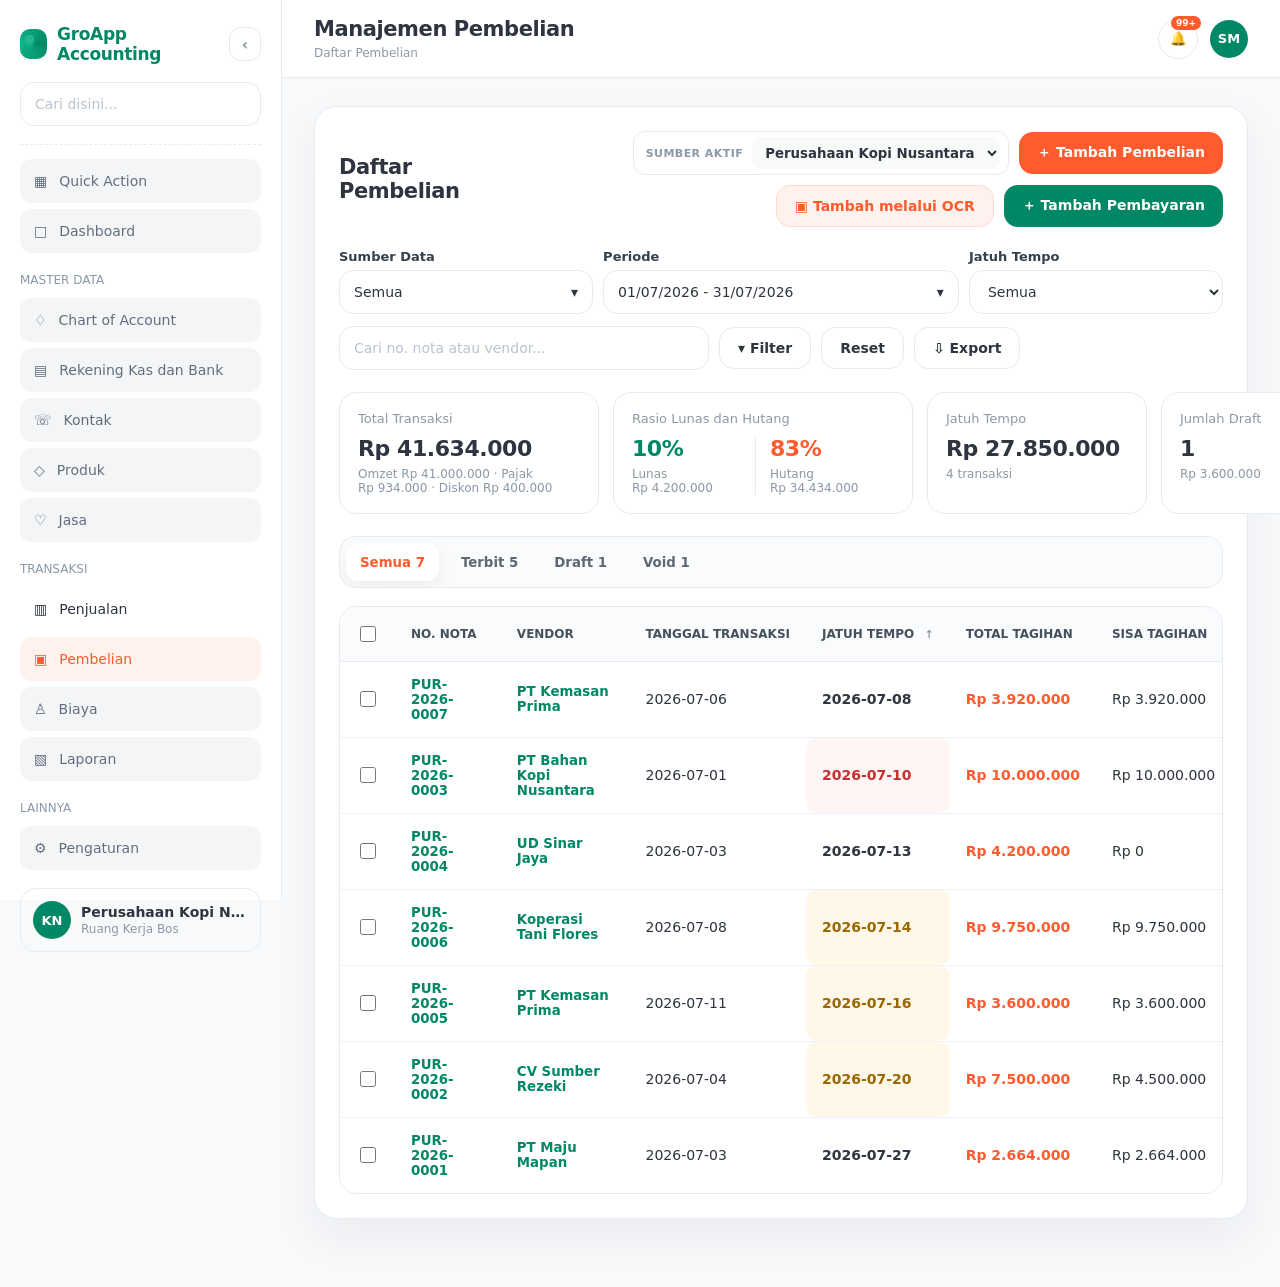
==== commit fa22e7f2: "Adjust sales and purchase transaction prototypes" ====
--- a/ON-Pembelian dan Penjualan/pembelian/index.html
+++ b/ON-Pembelian dan Penjualan/pembelian/index.html
@@ -70,8 +70,16 @@
         <section id="listPage" class="page active">
           <div class="card panel">
             <div class="section-head">
-              <h1 class="panel-title">Daftar Tagihan Pembelian</h1>
+              <h1 class="panel-title">Daftar Pembelian</h1>
               <div class="header-actions">
+                <label class="source-context">
+                  <span>Sumber aktif</span>
+                  <select id="activePurchaseSource" aria-label="Sumber data aktif">
+                    <option>Perusahaan Kopi Nusantara</option>
+                    <option>Unit Retail</option>
+                    <option>Unit Roastery</option>
+                  </select>
+                </label>
                 <button class="btn btn-primary" onclick="openForm('create')">＋ Tambah Pembelian</button>
                 <button class="btn btn-soft" onclick="quickAction('OCR')">▣ Tambah melalui OCR</button>
                 <button class="btn btn-green" onclick="openStandalonePayment()">＋ Tambah Pembayaran</button>
@@ -114,7 +122,7 @@
             <div class="toolbar">
               <div class="toolbar-left">
                 <div class="search-wrap">
-                  <input class="search-input" id="searchInput" placeholder="Cari nomor transaksi atau vendor..." />
+                  <input class="search-input" id="searchInput" placeholder="Cari no. nota atau vendor..." />
                 </div>
                 <button class="btn btn-ghost" onclick="toggleFilter(true)">▾ Filter</button>
                 <button class="btn btn-ghost" onclick="resetFilter()">Reset</button>
@@ -179,7 +187,7 @@
                 <thead>
                   <tr>
                     <th class="check-cell"><input id="selectAll" type="checkbox" onchange="toggleSelectAll(this.checked)" /></th>
-                    <th>Nomor Transaksi</th>
+                    <th>No. Nota</th>
                     <th>Vendor</th>
                     <th>Tanggal Transaksi</th>
                     <th class="sortable" onclick="sortColumn('dueDate')" title="Merah: tanggal jatuh tempo sudah terlewati dan belum lunas. Kuning: jatuh tempo dalam 7 hari atau kurang dan belum lunas.">Jatuh Tempo <span class="sort-arrow" id="sort-dueDate">↕</span></th>
@@ -196,133 +204,13 @@
         </section>
 
         <section id="formPage" class="page">
-          <div class="card panel">
-            <div class="section-head">
-              <h1 class="panel-title" id="formTitle">Tambah Tagihan Pembelian</h1>
-              <button class="btn btn-ghost" onclick="showPage('list')">← Kembali</button>
-            </div>
-
-            <div class="form-grid">
-              <div class="field">
-                <label>Nomor Tagihan</label>
-                <input id="codeInput" class="disabled" disabled />
-              </div>
-
-              <div class="field">
-                <label>Vendor <span class="required">*</span></label>
-                <select id="vendorInput">
-                  <option>PT Maju Mapan</option>
-                  <option>CV Sumber Rezeki</option>
-                  <option>PT Bahan Kopi Nusantara</option>
-                  <option>UD Sinar Jaya</option>
-                  <option>PT Kemasan Prima</option>
-                </select>
-              </div>
-
-              <div class="field">
-                <label>Tanggal Transaksi <span class="required">*</span></label>
-                <input id="dateInput" type="date" onchange="applyTerm()" />
-              </div>
-
-              <div class="field">
-                <label>Tanggal Jatuh Tempo <span class="required">*</span></label>
-                <input id="dueInput" type="date" />
-              </div>
-
-              <div class="field">
-                <label>Termin Pembayaran</label>
-                <select id="termInput" onchange="applyTerm()">
-                  <option value="7">Net 7</option>
-                  <option value="14">Net 14</option>
-                  <option value="30" selected>Net 30</option>
-                  <option value="custom">Custom</option>
-                </select>
-              </div>
-
-              <div class="field">
-                <label>Referensi Invoice Vendor</label>
-                <input id="vendorRefInput" placeholder="Contoh: INV/VDR/001" />
-              </div>
-            </div>
-          </div>
-
-          <div class="card panel">
-            <div class="section-head">
-              <h2 class="panel-title">Item Pembelian</h2>
-              <button class="btn btn-soft" onclick="addItem()">＋ Tambah Item</button>
-            </div>
-
-            <div class="item-section">
-              <div>
-                <div class="item-table">
-                  <div class="item-row item-head">
-                    <div>Produk/Jasa</div>
-                    <div>Deskripsi</div>
-                    <div>Qty</div>
-                    <div>Harga</div>
-                    <div>Subtotal</div>
-                    <div></div>
-                  </div>
-                  <div id="itemRows"></div>
-                </div>
-
-                <div style="height:18px"></div>
-
-                <div class="field">
-                  <label>Catatan</label>
-                  <textarea id="noteInput" placeholder="Tambahkan catatan untuk vendor atau tim internal..."></textarea>
-                </div>
-
-                <div class="field" style="margin-top:18px;">
-                  <label>Lampiran</label>
-                  <div class="upload">
-                    📁 <span>Unggah file</span> atau seret kesini
-                    <div class="sub-text">Format: JPG, PNG, WEBP, PDF, DOC, XLS, CSV, maks 3 file</div>
-                  </div>
-                </div>
-              </div>
-
-              <aside class="summary">
-                <div class="summary-row">
-                  <span>Subtotal</span>
-                  <strong id="subtotalText">Rp0</strong>
-                </div>
-
-                <div class="summary-row">
-                  <span>Diskon</span>
-                  <input class="mini-input" id="discountInput" type="number" value="0" oninput="calculateTotal()" />
-                </div>
-
-                <div class="summary-row">
-                  <span>Pajak</span>
-                  <input class="mini-input" id="taxInput" type="number" value="0" oninput="calculateTotal()" />
-                </div>
-
-                <div class="summary-row">
-                  <span>Biaya Tambahan</span>
-                  <input class="mini-input" id="feeInput" type="number" value="0" oninput="calculateTotal()" />
-                </div>
-
-                <div class="summary-total">
-                  <span>Total</span>
-                  <span id="totalText">Rp0</span>
-                </div>
-
-                <div style="height:18px"></div>
-                <button class="btn btn-ghost" style="width:100%;" onclick="submitInvoice('Draft')">Simpan Draft</button>
-                <div style="height:10px"></div>
-                <button class="btn btn-green" style="width:100%;" onclick="submitInvoice('Belum Dibayar')">Simpan Pembelian</button>
-                <div style="height:10px"></div>
-                <button class="btn btn-ghost" style="width:100%;" onclick="showPage('list')">Batalkan</button>
-              </aside>
-            </div>
-          </div>
+          <div id="salesWizard"></div>
         </section>
 
         <section id="detailPage" class="page">
           <div class="card panel">
             <div class="section-head">
-              <h1 class="panel-title">Detail Tagihan Pembelian</h1>
+              <h1 class="panel-title">Detail Pembelian</h1>
               <div style="display:flex; gap:10px; flex-wrap:wrap;">
                 <button class="btn btn-ghost" onclick="showPage('list')">← Kembali</button>
                 <button class="btn btn-ghost" onclick="openJournal()">Lihat Jurnal</button>
@@ -334,7 +222,7 @@
 
             <div class="detail-grid">
               <div>
-                <div class="info-label">Nomor Tagihan</div>
+                <div class="info-label">No. Nota</div>
                 <div class="info-value" id="detailCode">-</div>
               </div>
               <div>
@@ -793,5 +681,6 @@
 
   <script src="../js/modules/pembelian.js"></script>
   <script src="../js/shared/transaction-prototype.js"></script>
+  <script src="../js/modules/pembelian-wizard.js"></script>
 </body>
 </html>
--- a/ON-Pembelian dan Penjualan/assets/styles.css
+++ b/ON-Pembelian dan Penjualan/assets/styles.css
@@ -1436,4 +1436,323 @@
       .period-shortcuts { position: static; width: 100%; }
       .export-footer { grid-template-columns: 1fr; }
     }
+
+    /* Sales creation wizard */
+    .source-context {
+      display: flex;
+      align-items: center;
+      gap: 9px;
+      border: 1px solid var(--line);
+      border-radius: 12px;
+      padding: 5px 8px 5px 12px;
+      background: #fff;
+      color: var(--muted);
+      font-size: 11px;
+      font-weight: 600;
+      text-transform: uppercase;
+      letter-spacing: .04em;
+    }
+
+    .source-context select {
+      height: 32px;
+      border: 0;
+      outline: 0;
+      background: #f7faf9;
+      border-radius: 8px;
+      padding: 0 9px;
+      color: var(--text);
+      font-weight: 600;
+      text-transform: none;
+      letter-spacing: 0;
+    }
+
+    #formPage { max-width: 1460px; margin: 0 auto; }
+    .wizard-top { padding-bottom: 0; overflow: hidden; }
+    .wizard-heading { margin-bottom: 24px; }
+    .eyebrow { color: var(--green); font-size: 11px; letter-spacing: .12em; font-weight: 800; margin-bottom: 7px; }
+
+    .wizard-stepper {
+      display: grid;
+      grid-template-columns: repeat(5, 1fr);
+      border-top: 1px solid var(--line);
+      position: relative;
+    }
+
+    .wizard-step {
+      border: 0;
+      background: transparent;
+      min-height: 84px;
+      padding: 16px 8px 12px;
+      color: #a3adba;
+      display: flex;
+      align-items: center;
+      justify-content: center;
+      gap: 9px;
+      position: relative;
+      cursor: default;
+    }
+
+    .wizard-step:not(:last-child)::after {
+      content: "";
+      position: absolute;
+      height: 1px;
+      width: 28%;
+      right: -14%;
+      background: var(--line);
+    }
+
+    .wizard-step span {
+      width: 28px;
+      height: 28px;
+      border: 1px solid #d9e0e7;
+      border-radius: 50%;
+      display: grid;
+      place-items: center;
+      background: #fff;
+      font-size: 12px;
+    }
+
+    .wizard-step small { font-size: 12px; font-weight: 650; }
+    .wizard-step.active { color: var(--orange); }
+    .wizard-step.active::before { content: ""; position: absolute; top: -2px; left: 18%; right: 18%; height: 3px; border-radius: 3px; background: var(--orange); }
+    .wizard-step.active span { background: var(--orange); border-color: var(--orange); color: white; box-shadow: 0 5px 15px rgba(255,91,46,.25); }
+    .wizard-step.done { color: var(--green); cursor: pointer; }
+    .wizard-step.done span { background: #e9f8f3; color: var(--green); border-color: #bfe8dc; }
+    .wizard-step:disabled { opacity: 1; }
+    .wizard-body { margin-top: 18px; }
+    .wizard-card { overflow: visible; }
+
+    .wizard-section-title { display: flex; gap: 14px; align-items: flex-start; margin-bottom: 24px; }
+    .wizard-section-title > span { width: 34px; height: 34px; flex: 0 0 auto; border-radius: 11px; display: grid; place-items: center; background: #e9f8f3; color: var(--green); font-weight: 800; }
+    .wizard-section-title h2 { margin: 0 0 4px; font-size: 20px; letter-spacing: -.02em; }
+    .wizard-section-title p { margin: 0; color: var(--muted); font-size: 13px; }
+    .source-lock { border: 1px solid #cde9df; background: #f1fbf7; border-radius: 15px; padding: 15px 17px; display: flex; justify-content: space-between; align-items: center; margin-bottom: 22px; }
+    .source-lock div { display: flex; flex-direction: column; gap: 4px; }
+    .source-lock strong { color: #126a54; }
+    .source-lock span { font-size: 12px; color: #6d7b78; }
+    .lock-pill { background: #fff; border: 1px solid #cde9df; border-radius: 999px; padding: 6px 10px; color: #397665 !important; font-weight: 650; }
+    .wizard-form-grid { gap: 18px; }
+    .field-hint { color: var(--muted); font-size: 11px; margin-top: 6px; }
+    .optional { color: var(--muted); font-weight: 400; font-size: 11px; }
+    .field.full { grid-column: 1 / -1; }
+
+    .wizard-footer {
+      border-top: 1px solid var(--line);
+      margin-top: 28px;
+      padding-top: 20px;
+      display: flex;
+      justify-content: space-between;
+      align-items: center;
+      gap: 12px;
+    }
+    .wizard-footer > div { display: flex; flex-wrap: wrap; gap: 10px; justify-content: flex-end; }
+
+    .customer-toolbar, .catalog-search { display: flex; gap: 12px; margin-bottom: 16px; }
+    .search-box { height: 48px; border: 1px solid var(--line); border-radius: 14px; display: flex; align-items: center; padding: 0 14px; gap: 8px; flex: 1; background: #fff; }
+    .search-box:focus-within { border-color: #9bd8c8; box-shadow: 0 0 0 4px rgba(0,136,102,.08); }
+    .search-box span { color: var(--muted); font-size: 20px; }
+    .search-box input { flex: 1; height: 100%; border: 0; outline: 0; background: transparent; font-size: 14px; }
+    .customer-layout { display: grid; grid-template-columns: 1.25fr .75fr; gap: 18px; min-height: 350px; }
+    .customer-results { border: 1px solid var(--line); border-radius: 16px; overflow: auto; max-height: 390px; padding: 7px; }
+    .customer-result { width: 100%; border: 1px solid transparent; background: #fff; padding: 11px; display: grid; grid-template-columns: 42px 1fr 24px; gap: 11px; align-items: center; text-align: left; border-radius: 12px; cursor: pointer; }
+    .customer-result:hover { background: #f8fbfa; }
+    .customer-result.selected { border-color: #9bd8c8; background: #f1fbf7; }
+    .customer-result > span:nth-child(2) { min-width: 0; display: flex; flex-direction: column; gap: 4px; }
+    .customer-result small { color: var(--muted); white-space: nowrap; overflow: hidden; text-overflow: ellipsis; }
+    .customer-avatar { width: 42px; height: 42px; border-radius: 13px; background: #e9f8f3; color: var(--green); display: grid; place-items: center; font-size: 12px; font-weight: 800; flex: 0 0 auto; }
+    .result-check { color: var(--green); font-size: 17px; }
+    .selected-customer-card { border: 1px dashed #ced7e1; border-radius: 17px; background: #fbfcfd; padding: 22px; }
+    .selected-customer-card.has-data { border-style: solid; background: linear-gradient(145deg, #f7fffc, #fff); border-color: #cde9df; }
+    .selected-label { font-size: 10px; letter-spacing: .11em; color: var(--green); font-weight: 800; }
+    .selected-customer-card h3 { margin: 9px 0 18px; font-size: 18px; }
+    .selected-customer-card dl { margin: 0; display: grid; gap: 13px; }
+    .selected-customer-card dl div { border-bottom: 1px solid #edf3f0; padding-bottom: 10px; }
+    .selected-customer-card dt { font-size: 11px; color: var(--muted); margin-bottom: 4px; }
+    .selected-customer-card dd { margin: 0; font-weight: 550; line-height: 1.4; }
+    .customer-placeholder, .empty-items { min-height: 260px; display: flex; flex-direction: column; align-items: center; justify-content: center; text-align: center; color: var(--muted); gap: 7px; }
+    .customer-placeholder > span, .empty-items > span { width: 54px; height: 54px; border-radius: 18px; background: #f0f3f6; display: grid; place-items: center; font-size: 24px; }
+    .customer-placeholder small, .empty-items small { max-width: 250px; }
+    .empty-result { padding: 30px; text-align: center; color: var(--muted); }
+
+    .wizard-columns { display: grid; grid-template-columns: minmax(0, 1fr) 330px; gap: 18px; align-items: start; }
+    .catalog-results { display: none; border: 1px solid var(--line); border-radius: 16px; background: #fff; max-height: 390px; overflow: auto; padding: 10px; margin-bottom: 22px; box-shadow: 0 18px 36px rgba(31,42,55,.08); }
+    .catalog-results.show { display: block; }
+    .catalog-group + .catalog-group { border-top: 1px solid var(--line); margin-top: 12px; padding-top: 12px; }
+    .catalog-group-title { display: flex; justify-content: space-between; align-items: center; padding: 5px 8px 10px; }
+    .catalog-group-title small { color: var(--muted); }
+    .type-badge { display: inline-flex; align-items: center; width: fit-content; border-radius: 999px; padding: 3px 8px; font-size: 10px; font-style: normal; font-weight: 800; letter-spacing: .05em; text-transform: uppercase; }
+    .type-badge.produk { background: #e7f4ff; color: #236fa3; }
+    .type-badge.jasa { background: #fff2df; color: #a86500; }
+    .catalog-product { border: 1px solid #edf1f5; border-radius: 13px; overflow: hidden; margin-bottom: 8px; }
+    .catalog-parent { padding: 10px 12px; background: #f8fafc; display: flex; justify-content: space-between; align-items: center; }
+    .catalog-parent small { color: var(--muted); }
+    .variant-list { padding-left: 18px; position: relative; }
+    .variant-list::before { content: ""; position: absolute; left: 12px; top: 0; bottom: 8px; width: 1px; background: #dce3ea; }
+    .variant-list button, .catalog-single { width: 100%; min-height: 56px; border: 0; border-bottom: 1px solid #eef2f5; background: #fff; display: grid; grid-template-columns: 1fr auto 28px; align-items: center; text-align: left; gap: 12px; padding: 9px 12px; cursor: pointer; }
+    .catalog-single { border: 1px solid #edf1f5; border-radius: 13px; margin-bottom: 7px; }
+    .variant-list button:hover, .catalog-single:hover { background: #f3fbf8; }
+    .variant-list button span, .catalog-single span { display: flex; flex-direction: column; gap: 3px; }
+    .variant-list small, .catalog-single small { color: var(--muted); }
+    .variant-list b, .catalog-single b { color: var(--green); }
+    .variant-list i, .catalog-single i { width: 25px; height: 25px; display: grid; place-items: center; border-radius: 8px; background: #e9f8f3; color: var(--green); font-style: normal; }
+    .selected-items-head { display: flex; align-items: center; justify-content: space-between; margin: 22px 0 12px; }
+    .selected-items-head h3 { margin: 0 0 3px; font-size: 15px; }
+    .selected-items-head small { color: var(--muted); }
+    .empty-items { border: 1px dashed #ccd6df; border-radius: 16px; min-height: 230px; }
+
+    .sales-line-card { border: 1px solid var(--line); border-radius: 16px; padding: 15px; display: grid; grid-template-columns: 28px minmax(0,1fr) 145px; gap: 13px; margin-bottom: 12px; background: #fff; }
+    .line-index { width: 25px; height: 25px; display: grid; place-items: center; border-radius: 8px; background: #f1f4f7; color: #728091; font-weight: 700; font-size: 11px; }
+    .line-main { min-width: 0; }
+    .line-title { display: flex; gap: 9px; align-items: flex-start; margin-bottom: 12px; }
+    .line-title > div { display: flex; flex-direction: column; gap: 3px; }
+    .line-title small { color: var(--muted); }
+    .line-fields { display: grid; grid-template-columns: .8fr 1fr 1.2fr 1fr; gap: 9px; }
+    .field.compact label { font-size: 10px; margin-bottom: 5px; }
+    .field.compact input, .field.compact select { height: 37px; padding: 0 9px; border-radius: 10px; font-size: 12px; }
+    .qty-unit, .discount-field > div { display: flex; }
+    .qty-unit input { border-radius: 10px 0 0 10px !important; }
+    .qty-unit span { height: 37px; display: grid; place-items: center; background: #f4f6f8; border: 1px solid var(--line); border-left: 0; border-radius: 0 10px 10px 0; padding: 0 8px; font-size: 11px; color: #6c7886; }
+    .discount-field select { width: 62px; border-radius: 10px 0 0 10px !important; }
+    .discount-field input { border-radius: 0 10px 10px 0 !important; border-left: 0; }
+    .line-note { margin-top: 9px; }
+    .line-total { text-align: right; border-left: 1px solid var(--line); padding-left: 13px; display: flex; flex-direction: column; align-items: flex-end; gap: 6px; }
+    .line-total small { color: var(--muted); font-size: 10px; }
+    .line-total strong { color: var(--green); font-size: 15px; }
+    .line-total button { margin-top: auto; border: 0; width: 29px; height: 29px; border-radius: 9px; background: #fff1f1; color: var(--danger); cursor: pointer; font-size: 17px; }
+    .transaction-extras { border-top: 1px solid var(--line); margin-top: 22px; padding-top: 20px; display: grid; grid-template-columns: 1fr 1fr; gap: 17px; }
+    .sales-upload { min-height: 96px; display: flex; flex-direction: column; align-items: center; justify-content: center; gap: 5px; cursor: pointer; }
+    .sales-upload input { display: none; }
+    .sales-upload small { color: var(--muted); }
+    .attachment-list { display: flex; flex-wrap: wrap; gap: 6px; margin-top: 8px; }
+    .attachment-list span { border: 1px solid #cde9df; background: #f1fbf7; color: #397665; border-radius: 999px; padding: 5px 9px; font-size: 11px; }
+
+    .sales-summary-card { position: sticky; top: 94px; border: 1px solid #dce6e2; background: linear-gradient(145deg,#fbfffd,#fff); border-radius: 18px; padding: 20px; box-shadow: var(--shadow); }
+    .sales-summary-card h3 { margin: 0 0 18px; font-size: 16px; }
+    .summary-control { border-top: 1px solid var(--line); padding: 12px 0; }
+    .summary-control label { display: block; font-size: 11px; color: var(--muted); margin-bottom: 7px; }
+    .summary-control > div { display: grid; grid-template-columns: 1.15fr .85fr; gap: 6px; }
+    .summary-control input, .summary-control select { width: 100%; height: 37px; border: 1px solid var(--line); border-radius: 10px; padding: 0 9px; background: #fff; }
+    .summary-control > small { display: block; text-align: right; margin-top: 6px; color: #6a7580; }
+    .summary-grand { margin-top: 8px; border-radius: 13px; padding: 14px; color: #fff; background: var(--green); display: flex; justify-content: space-between; align-items: center; }
+    .summary-grand strong { font-size: 17px; }
+    .sales-summary-card > p { margin: 12px 0 0; color: var(--muted); font-size: 10px; line-height: 1.5; }
+
+    .rupiah-input {
+      width: 100%;
+      height: 44px;
+      display: flex;
+      align-items: center;
+      overflow: hidden;
+      border: 1px solid var(--line);
+      border-radius: var(--radius-md);
+      background: #fff;
+    }
+    .rupiah-input:focus-within { border-color: #9bd8c8; box-shadow: 0 0 0 4px rgba(0,136,102,.08); }
+    .rupiah-input > span { align-self: stretch; display: grid; place-items: center; padding: 0 11px; background: #f3f6f8; border-right: 1px solid var(--line); color: #53606d; font-size: 12px; font-weight: 750; }
+    .rupiah-input > input, .field .rupiah-input > input, .summary-control .rupiah-input > input { flex: 1; min-width: 0; height: 100%; border: 0; border-radius: 0; padding: 0 12px; box-shadow: none; text-align: right; font-variant-numeric: tabular-nums; }
+    .rupiah-input > input:focus { box-shadow: none; border: 0; }
+    .rupiah-input > input.disabled { background: #f8fafb; color: #596674; }
+    .summary-control > .rupiah-input { display: flex; grid-template-columns: none; height: 37px; border-radius: 10px; }
+    .summary-control .rupiah-input { height: 37px; border-radius: 10px; }
+    .percent-input { display: flex !important; grid-template-columns: none !important; border: 1px solid var(--line); border-radius: 10px; overflow: hidden; }
+    .percent-input input { border: 0 !important; border-radius: 0 !important; text-align: right; }
+    .percent-input span { min-width: 34px; display: grid; place-items: center; background: #f3f6f8; border-left: 1px solid var(--line); color: #596674; font-weight: 700; }
+
+    .payment-layout { grid-template-columns: minmax(0,1fr) 310px; }
+    .payment-choice { display: grid; grid-template-columns: repeat(3,1fr); gap: 11px; margin-bottom: 22px; }
+    .payment-choice button { border: 1px solid var(--line); border-radius: 15px; background: #fff; padding: 14px; display: grid; grid-template-columns: 32px 1fr; grid-template-rows: auto auto; text-align: left; column-gap: 9px; cursor: pointer; }
+    .payment-choice button > span { grid-row: 1 / 3; width: 32px; height: 32px; border-radius: 10px; background: #f1f4f7; display: grid; place-items: center; }
+    .payment-choice button small { color: var(--muted); margin-top: 3px; }
+    .payment-choice button.selected { border-color: var(--green); background: #f1fbf7; box-shadow: 0 0 0 3px rgba(0,136,102,.06); }
+    .payment-choice button.selected > span { color: #fff; background: var(--green); }
+    .payment-method-title { font-weight: 700; margin: 3px 0 10px; }
+    .compact-choice { grid-template-columns: repeat(2, minmax(0, 220px)); }
+    .payment-fields { border-top: 1px solid var(--line); padding-top: 18px; }
+    .payment-form { margin-top: 5px; }
+    .payment-form .full { grid-column: 1 / -1; }
+    .exact-money-btn { border: 0; background: transparent; color: var(--green); padding: 7px 0 0; cursor: pointer; font-size: 11px; font-weight: 750; text-align: left; }
+    .exact-money-btn:hover { text-decoration: underline; }
+    .payment-subsection { border-top: 1px solid var(--line); margin-top: 3px; padding-top: 15px; }
+    .payment-subsection > div { display: flex; flex-direction: column; gap: 3px; }
+    .payment-subsection strong { font-size: 13px; }
+    .payment-subsection small { color: var(--muted); }
+    .payment-later-note { display: flex; gap: 12px; align-items: center; border: 1px solid #f1d89c; background: #fff9e8; border-radius: 14px; padding: 14px; margin-bottom: 18px; }
+    .payment-later-note > span { width: 36px; height: 36px; display: grid; place-items: center; background: white; border-radius: 10px; color: #a56d00; }
+    .payment-later-note p { margin: 4px 0 0; color: #826c40; font-size: 12px; }
+    .check-option { display: flex; align-items: center; gap: 7px; color: #566371; font-size: 12px; }
+    .check-option input { accent-color: var(--green); }
+    .sender-save-option { border: 1px solid #cde9df; background: #f4fbf8; border-radius: 13px; padding: 12px; align-items: flex-start; }
+    .sender-save-option > span { display: flex; flex-direction: column; gap: 3px; }
+    .sender-save-option small { color: var(--muted); font-weight: 400; }
+    .payment-summary .status-preview { margin-top: 14px; padding-top: 14px; border-top: 1px solid var(--line); display: flex; justify-content: space-between; align-items: center; }
+    .payment-summary .status-preview small { color: var(--muted); }
+
+    .preview-card { padding: 0; overflow: hidden; }
+    .preview-header { padding: 25px 26px; background: linear-gradient(135deg,#f4fcf9,#fff); border-bottom: 1px solid var(--line); display: flex; justify-content: space-between; align-items: flex-start; }
+    .preview-header h2 { margin: 0 0 5px; font-size: 22px; }
+    .preview-header p { margin: 0; color: var(--muted); }
+    .preview-status { border-radius: 999px; padding: 7px 11px; color: var(--green); background: #e9f8f3; font-weight: 700; font-size: 12px; }
+    .preview-section { margin: 0 26px; padding: 22px 0; border-bottom: 1px solid var(--line); }
+    .preview-section-head { display: flex; justify-content: space-between; align-items: center; margin-bottom: 15px; }
+    .preview-section-head h3 { margin: 0; font-size: 15px; }
+    .preview-section-head button { border: 0; background: transparent; color: var(--green); cursor: pointer; font-weight: 700; }
+    .preview-grid { display: grid; grid-template-columns: repeat(4,1fr); gap: 16px; }
+    .preview-grid div { display: flex; flex-direction: column; gap: 5px; }
+    .preview-grid small { color: var(--muted); }
+    .preview-grid em { color: #926516; background: #fff4d5; border-radius: 999px; padding: 2px 6px; font-size: 9px; font-style: normal; }
+    .customer-preview { display: flex; gap: 12px; }
+    .customer-preview > div { display: flex; flex-direction: column; gap: 4px; }
+    .customer-preview small, .customer-preview p { color: var(--muted); margin: 0; }
+    .preview-table table { min-width: 900px; }
+    .preview-table td strong, .preview-table td small, .preview-table td em { display: block; }
+    .preview-table td small { color: var(--muted); margin-top: 3px; }
+    .preview-table td em { width: fit-content; margin-top: 5px; font-size: 9px; padding: 2px 6px; border-radius: 999px; background: #eef4f8; font-style: normal; }
+    .preview-bottom { display: grid; grid-template-columns: 1fr 380px; gap: 20px; padding: 0 26px; }
+    .preview-bottom .preview-section { margin: 0; }
+    .payment-preview dl { display: grid; gap: 11px; margin: 0; }
+    .payment-preview dl div { display: flex; justify-content: space-between; gap: 20px; }
+    .payment-preview dt { color: var(--muted); }
+    .payment-preview dd { margin: 0; font-weight: 650; }
+    .preview-total { margin: 20px 0; border: 1px solid var(--line); border-radius: 15px; padding: 15px; }
+    .preview-total > div { display: flex; justify-content: space-between; padding: 7px 0; }
+    .preview-total .grand { border-top: 1px solid var(--line); margin-top: 6px; padding-top: 13px; color: var(--green); }
+    .preview-total .grand strong { font-size: 17px; }
+    .preview-total .remaining { border-radius: 10px; background: #f4f7f9; padding: 10px; margin-top: 6px; }
+    .preview-card > .wizard-footer { margin: 0; padding: 20px 26px; }
+
+    .customer-modal { width: min(720px, calc(100vw - 28px)); }
+    .modal-subsection { margin-top: 20px; border-top: 1px solid var(--line); padding-top: 18px; }
+    .modal-subsection h3 { margin: 0 0 14px; font-size: 14px; }
+    .modal-subsection h3 span { color: var(--muted); font-size: 10px; font-weight: 500; }
+    .publish-modal { max-width: 470px; text-align: center; }
+    .publish-icon { width: 58px; height: 58px; margin: 0 auto 15px; border-radius: 18px; display: grid; place-items: center; color: #fff; background: var(--green); font-size: 25px; }
+    .publish-modal h2 { margin: 0 0 8px; }
+    .publish-modal > p { color: var(--muted); line-height: 1.55; }
+    .publish-summary { border-radius: 13px; background: #f4f8f7; padding: 13px; display: flex; justify-content: space-between; margin-top: 18px; }
+
+    @media (max-width: 1180px) {
+      .wizard-columns, .payment-layout { grid-template-columns: 1fr; }
+      .sales-summary-card { position: static; }
+      .line-fields { grid-template-columns: repeat(2,1fr); }
+      .preview-bottom { grid-template-columns: 1fr; }
+    }
+
+    @media (max-width: 900px) {
+      .source-context { align-items: stretch; flex-direction: column; }
+      .wizard-stepper { overflow-x: auto; grid-template-columns: repeat(5,150px); justify-content: start; }
+      .wizard-step { justify-content: flex-start; }
+      .customer-layout, .transaction-extras, .preview-grid { grid-template-columns: 1fr; }
+      .customer-toolbar, .catalog-search { flex-direction: column; }
+      .sales-line-card { grid-template-columns: 28px minmax(0,1fr); }
+      .line-total { grid-column: 2; border: 0; border-top: 1px solid var(--line); padding: 10px 0 0; flex-direction: row; align-items: center; justify-content: space-between; }
+      .line-total button { margin: 0; }
+      .payment-choice { grid-template-columns: 1fr; }
+      .compact-choice { grid-template-columns: 1fr 1fr; }
+      .wizard-footer { align-items: stretch; flex-direction: column; }
+      .wizard-footer > div { flex-direction: column; }
+      .wizard-footer .btn { width: 100%; }
+      .preview-header { flex-direction: column; gap: 14px; }
+      .preview-bottom { padding: 0 18px; }
+      .preview-section { margin: 0 18px; }
+    }
   
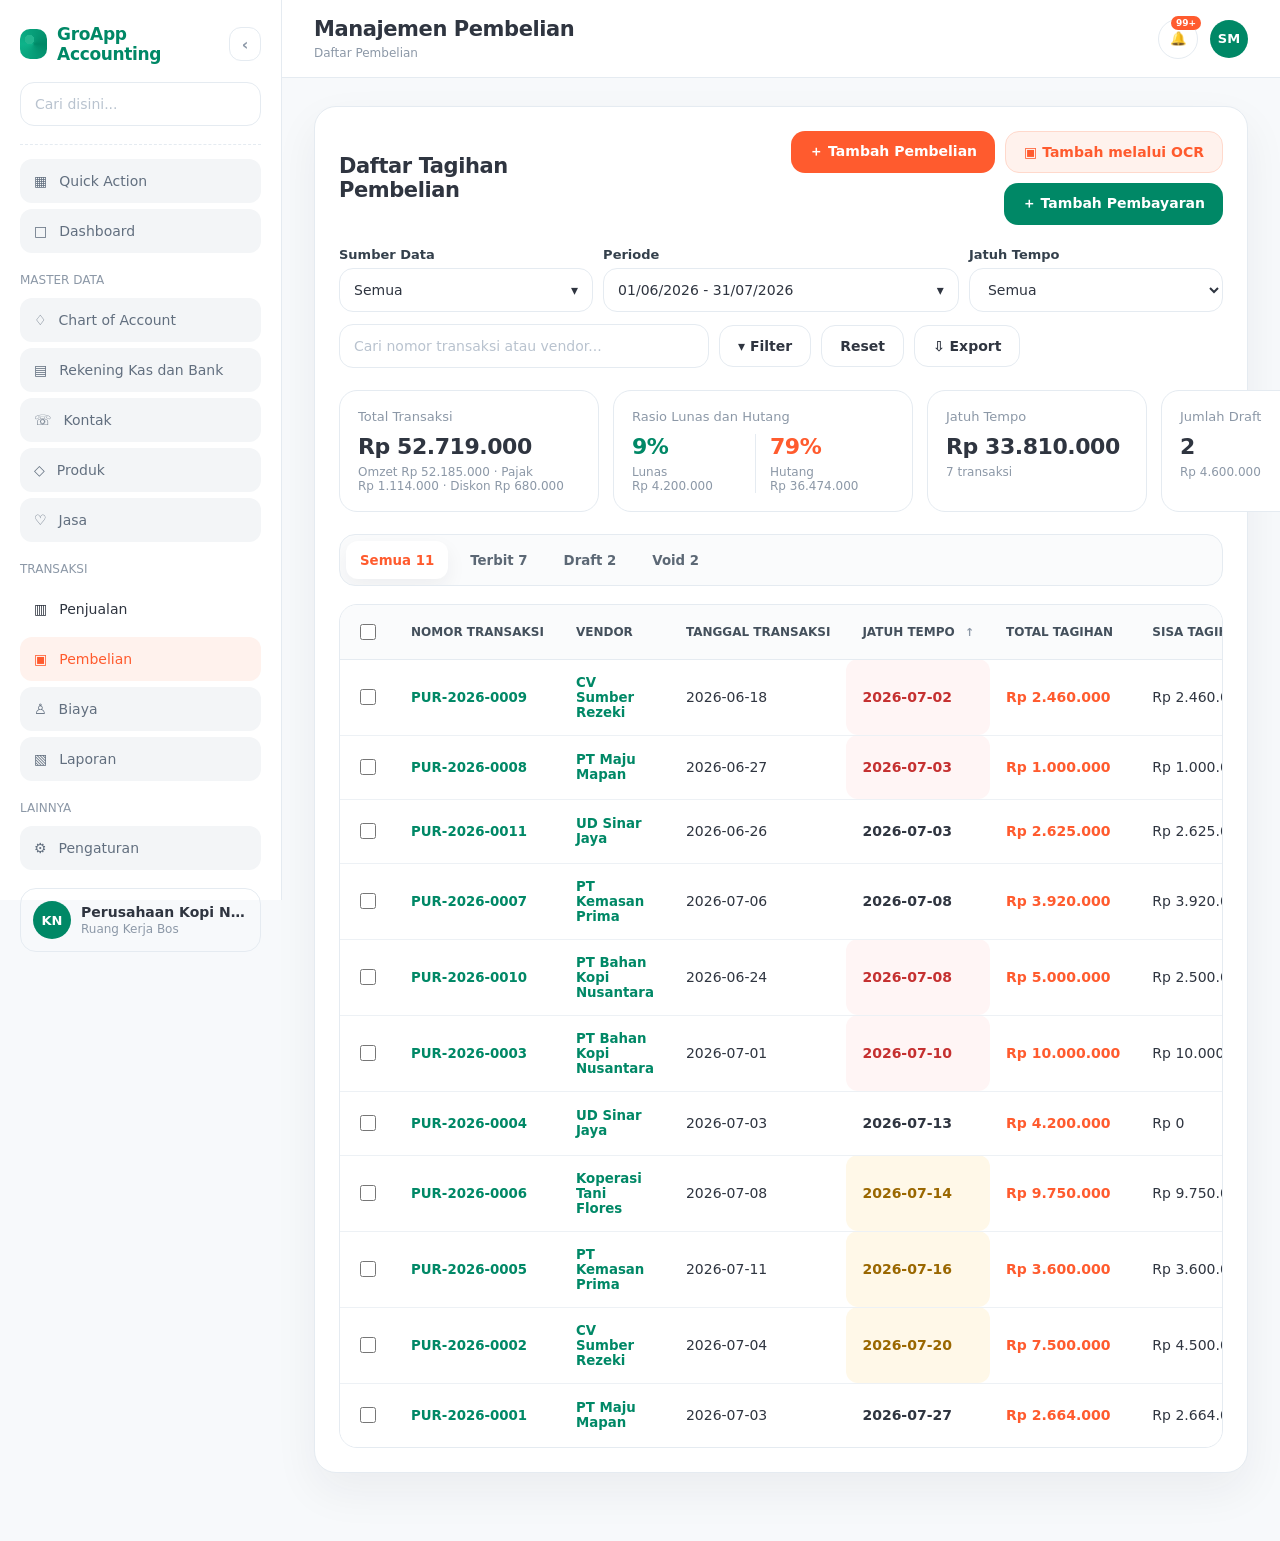
==== commit 21aea200: "Sync local prototype baseline" ====
--- a/ON-Pembelian dan Penjualan/pembelian/index.html
+++ b/ON-Pembelian dan Penjualan/pembelian/index.html
@@ -70,16 +70,8 @@
         <section id="listPage" class="page active">
           <div class="card panel">
             <div class="section-head">
-              <h1 class="panel-title">Daftar Pembelian</h1>
+              <h1 class="panel-title">Daftar Tagihan Pembelian</h1>
               <div class="header-actions">
-                <label class="source-context">
-                  <span>Sumber aktif</span>
-                  <select id="activePurchaseSource" aria-label="Sumber data aktif">
-                    <option>Perusahaan Kopi Nusantara</option>
-                    <option>Unit Retail</option>
-                    <option>Unit Roastery</option>
-                  </select>
-                </label>
                 <button class="btn btn-primary" onclick="openForm('create')">＋ Tambah Pembelian</button>
                 <button class="btn btn-soft" onclick="quickAction('OCR')">▣ Tambah melalui OCR</button>
                 <button class="btn btn-green" onclick="openStandalonePayment()">＋ Tambah Pembayaran</button>
@@ -101,7 +93,7 @@
               <div class="field">
                 <label>Periode</label>
                 <button class="date-trigger" id="quickPeriodLabel" onclick="openPeriodModal('quick')" type="button">
-                  <span>01/07/2026 - 31/07/2026</span><span>▾</span>
+                  <span>01/06/2026 - 31/07/2026</span><span>▾</span>
                 </button>
               </div>
 
@@ -122,7 +114,7 @@
             <div class="toolbar">
               <div class="toolbar-left">
                 <div class="search-wrap">
-                  <input class="search-input" id="searchInput" placeholder="Cari no. nota atau vendor..." />
+                  <input class="search-input" id="searchInput" placeholder="Cari nomor transaksi atau vendor..." />
                 </div>
                 <button class="btn btn-ghost" onclick="toggleFilter(true)">▾ Filter</button>
                 <button class="btn btn-ghost" onclick="resetFilter()">Reset</button>
@@ -187,7 +179,7 @@
                 <thead>
                   <tr>
                     <th class="check-cell"><input id="selectAll" type="checkbox" onchange="toggleSelectAll(this.checked)" /></th>
-                    <th>No. Nota</th>
+                    <th>Nomor Transaksi</th>
                     <th>Vendor</th>
                     <th>Tanggal Transaksi</th>
                     <th class="sortable" onclick="sortColumn('dueDate')" title="Merah: tanggal jatuh tempo sudah terlewati dan belum lunas. Kuning: jatuh tempo dalam 7 hari atau kurang dan belum lunas.">Jatuh Tempo <span class="sort-arrow" id="sort-dueDate">↕</span></th>
@@ -204,25 +196,155 @@
         </section>
 
         <section id="formPage" class="page">
-          <div id="salesWizard"></div>
+          <div class="card panel">
+            <div class="section-head">
+              <h1 class="panel-title" id="formTitle">Tambah Tagihan Pembelian</h1>
+              <button class="btn btn-ghost" onclick="showPage('list')">← Kembali</button>
+            </div>
+
+            <div class="form-grid">
+              <div class="field">
+                <label>Nomor Tagihan</label>
+                <input id="codeInput" class="disabled" disabled />
+              </div>
+
+              <div class="field">
+                <label>Vendor <span class="required">*</span></label>
+                <select id="vendorInput">
+                  <option>PT Maju Mapan</option>
+                  <option>CV Sumber Rezeki</option>
+                  <option>PT Bahan Kopi Nusantara</option>
+                  <option>UD Sinar Jaya</option>
+                  <option>PT Kemasan Prima</option>
+                </select>
+              </div>
+
+              <div class="field">
+                <label>Tanggal Transaksi <span class="required">*</span></label>
+                <input id="dateInput" type="date" onchange="applyTerm()" />
+              </div>
+
+              <div class="field">
+                <label>Tanggal Jatuh Tempo <span class="required">*</span></label>
+                <input id="dueInput" type="date" />
+              </div>
+
+              <div class="field">
+                <label>Termin Pembayaran</label>
+                <select id="termInput" onchange="applyTerm()">
+                  <option value="7">Net 7</option>
+                  <option value="14">Net 14</option>
+                  <option value="30" selected>Net 30</option>
+                  <option value="custom">Custom</option>
+                </select>
+              </div>
+
+              <div class="field">
+                <label>Referensi Invoice Vendor</label>
+                <input id="vendorRefInput" placeholder="Contoh: INV/VDR/001" />
+              </div>
+            </div>
+          </div>
+
+          <div class="card panel">
+            <div class="section-head">
+              <h2 class="panel-title">Item Pembelian</h2>
+              <button class="btn btn-soft" onclick="addItem()">＋ Tambah Item</button>
+            </div>
+
+            <div class="item-section">
+              <div>
+                <div class="item-table">
+                  <div class="item-row item-head">
+                    <div>Produk/Jasa</div>
+                    <div>Deskripsi</div>
+                    <div>Qty</div>
+                    <div>Harga</div>
+                    <div>Subtotal</div>
+                    <div></div>
+                  </div>
+                  <div id="itemRows"></div>
+                </div>
+
+                <div style="height:18px"></div>
+
+                <div class="field">
+                  <label>Catatan</label>
+                  <textarea id="noteInput" placeholder="Tambahkan catatan untuk vendor atau tim internal..."></textarea>
+                </div>
+
+                <div class="field" style="margin-top:18px;">
+                  <label>Lampiran</label>
+                  <div class="upload">
+                    📁 <span>Unggah file</span> atau seret kesini
+                    <div class="sub-text">Format: JPG, PNG, WEBP, PDF, DOC, XLS, CSV, maks 3 file</div>
+                  </div>
+                </div>
+              </div>
+
+              <aside class="summary">
+                <div class="summary-row">
+                  <span>Subtotal</span>
+                  <strong id="subtotalText">Rp0</strong>
+                </div>
+
+                <div class="summary-row">
+                  <span>Diskon</span>
+                  <input class="mini-input" id="discountInput" type="number" value="0" oninput="calculateTotal()" />
+                </div>
+
+                <div class="summary-row">
+                  <span>Pajak</span>
+                  <input class="mini-input" id="taxInput" type="number" value="0" oninput="calculateTotal()" />
+                </div>
+
+                <div class="summary-row">
+                  <span>Biaya Tambahan</span>
+                  <input class="mini-input" id="feeInput" type="number" value="0" oninput="calculateTotal()" />
+                </div>
+
+                <div class="summary-total">
+                  <span>Total</span>
+                  <span id="totalText">Rp0</span>
+                </div>
+
+                <div style="height:18px"></div>
+                <button class="btn btn-ghost" style="width:100%;" onclick="submitInvoice('Draft')">Simpan Draft</button>
+                <div style="height:10px"></div>
+                <button class="btn btn-green" style="width:100%;" onclick="submitInvoice('Belum Dibayar')">Simpan Pembelian</button>
+                <div style="height:10px"></div>
+                <button class="btn btn-ghost" style="width:100%;" onclick="showPage('list')">Batalkan</button>
+              </aside>
+            </div>
+          </div>
         </section>
 
         <section id="detailPage" class="page">
           <div class="card panel">
             <div class="section-head">
-              <h1 class="panel-title">Detail Pembelian</h1>
+              <h1 class="panel-title">Detail Tagihan Pembelian</h1>
               <div style="display:flex; gap:10px; flex-wrap:wrap;">
                 <button class="btn btn-ghost" onclick="showPage('list')">← Kembali</button>
                 <button class="btn btn-ghost" onclick="openJournal()">Lihat Jurnal</button>
-                <button class="btn btn-soft" onclick="openForm('edit')">Ubah</button>
+                <button class="btn btn-soft" id="editBtn" onclick="openForm('edit')">Ubah</button>
                 <button class="btn btn-danger" id="cancelBtn" onclick="openCancelModal()">Batalkan</button>
                 <button class="btn btn-primary" id="paymentBtn" onclick="openPayment()">Catat Pembayaran</button>
               </div>
             </div>
 
+            <div class="void-banner" id="detailVoidNotice">
+              <div class="void-watermark">VOID</div>
+              <div>
+                <div class="void-title">Transaksi ini sudah di-void</div>
+                <div class="void-meta">Alasan: <strong id="voidReasonText">-</strong></div>
+                <div class="void-meta">Tanggal Void: <strong id="voidDateText">-</strong></div>
+                <div class="void-meta" id="voidJournalText">-</div>
+              </div>
+            </div>
+
             <div class="detail-grid">
               <div>
-                <div class="info-label">No. Nota</div>
+                <div class="info-label">Nomor Tagihan</div>
                 <div class="info-value" id="detailCode">-</div>
               </div>
               <div>
@@ -230,8 +352,12 @@
                 <div class="info-value" id="detailVendor">-</div>
               </div>
               <div>
-                <div class="info-label">Status</div>
+                <div class="info-label">Status Transaksi</div>
                 <div id="detailStatus"></div>
+              </div>
+              <div>
+                <div class="info-label">Status Pembayaran</div>
+                <div id="detailPaymentStatus"></div>
               </div>
               <div>
                 <div class="info-label">Referensi Invoice Vendor</div>
@@ -349,7 +475,7 @@
         <div class="field">
           <label>Periode</label>
           <button class="date-trigger" id="filterPeriodLabel" onclick="openPeriodModal('filter')" type="button">
-            <span>01/07/2026 - 31/07/2026</span><span>▾</span>
+            <span>01/06/2026 - 31/07/2026</span><span>▾</span>
           </button>
           <div class="status-note">Maksimal rentang periode satu tahun.</div>
         </div>
@@ -471,7 +597,7 @@
       <div class="modal-head">
         <div>
           <div class="modal-title">Jurnal Otomatis</div>
-          <div class="sub-text">Jurnal dibuat otomatis dari tagihan dan pembayaran.</div>
+          <div class="sub-text" id="journalSubtitle">Jurnal dibuat otomatis dari tagihan dan pembayaran.</div>
         </div>
         <button class="close" onclick="closeModal('journalModal')">×</button>
       </div>
@@ -550,10 +676,40 @@
 
   <div class="modal-backdrop" id="cancelModal">
     <div class="modal">
-      <div class="modal-title">Void transaksi?</div>
-      <div class="sub-text">
-        Transaksi ini akan masuk kelompok Void dan tidak dihitung sebagai hutang aktif. Aksi ini tetap tersimpan di histori perubahan.
-      </div>
+      <div class="modal-head">
+        <div>
+          <div class="modal-title">Void transaksi?</div>
+          <div class="sub-text">
+            <span id="cancelTargetCode">-</span> · <span id="cancelTargetStatus">-</span>
+          </div>
+        </div>
+        <button class="close" onclick="closeModal('cancelModal')">×</button>
+      </div>
+
+      <div class="void-options">
+        <label class="choice-card">
+          <input type="radio" name="cancelOption" value="void" checked />
+          <span>
+            <strong>Void saja</strong>
+            <small>Transaksi lama berubah menjadi Void dan tetap tersimpan sebagai histori.</small>
+          </span>
+        </label>
+        <label class="choice-card">
+          <input type="radio" name="cancelOption" value="copy" />
+          <span>
+            <strong>Void dan Salin Transaksi Baru</strong>
+            <small>Form transaksi baru akan dibuka dengan data dari transaksi lama dan nomor baru.</small>
+          </span>
+        </label>
+      </div>
+
+      <div class="field">
+        <label>Alasan pembatalan <span class="required">*</span></label>
+        <textarea id="cancelReason" placeholder="Contoh: harga vendor berubah, transaksi akan dibuat ulang."></textarea>
+      </div>
+
+      <div class="void-note" id="cancelJournalInfo">Status tutup buku dihitung otomatis dari tanggal transaksi.</div>
+      <div class="void-note warning" id="cancelPaymentWarning"></div>
 
       <div class="modal-actions">
         <button class="btn btn-ghost" onclick="closeModal('cancelModal')">Kembali</button>
@@ -607,7 +763,7 @@
         <div>
           <div class="period-field">
             Periode Awal <span class="required">*</span>
-            <strong id="periodDraftStart">01/07/2026</strong>
+            <strong id="periodDraftStart">01/06/2026</strong>
           </div>
           <div class="calendar-title">‹ <span>Juli</span></div>
           <div class="calendar-grid" id="calendarStart"></div>
@@ -647,13 +803,25 @@
       </div>
 
       <div class="export-body">
-        <div class="export-option active" id="exportOptionAll" onclick="setExportScope('all')">
+        <div class="export-option active" id="exportOptionFiltered" onclick="setExportScope('filtered')">
+          <div class="export-left"><span class="radio-dot"></span>Sesuai Filter dan Search</div>
+          <div class="count-pill" id="exportFilteredCount">0 Item</div>
+        </div>
+        <div class="export-option" id="exportOptionDraft" onclick="setExportScope('draft')">
+          <div class="export-left"><span class="radio-dot"></span>Draft Saja</div>
+          <div class="count-pill" id="exportDraftCount">0 Item</div>
+        </div>
+        <div class="export-option" id="exportOptionTerbit" onclick="setExportScope('terbit')">
+          <div class="export-left"><span class="radio-dot"></span>Terbit Saja</div>
+          <div class="count-pill" id="exportTerbitCount">0 Item</div>
+        </div>
+        <div class="export-option" id="exportOptionVoid" onclick="setExportScope('void')">
+          <div class="export-left"><span class="radio-dot"></span>Void Saja</div>
+          <div class="count-pill" id="exportVoidCount">0 Item</div>
+        </div>
+        <div class="export-option" id="exportOptionAll" onclick="setExportScope('all')">
           <div class="export-left"><span class="radio-dot"></span>Semua Data</div>
           <div class="count-pill" id="exportAllCount">0 Item</div>
-        </div>
-        <div class="export-option" id="exportOptionFiltered" onclick="setExportScope('filtered')">
-          <div class="export-left"><span class="radio-dot"></span>Sesuai Filter dan Search</div>
-          <div class="count-pill" id="exportFilteredCount">0 Item</div>
         </div>
 
         <div class="export-format">
@@ -681,6 +849,5 @@
 
   <script src="../js/modules/pembelian.js"></script>
   <script src="../js/shared/transaction-prototype.js"></script>
-  <script src="../js/modules/pembelian-wizard.js"></script>
 </body>
 </html>
--- a/ON-Pembelian dan Penjualan/assets/styles.css
+++ b/ON-Pembelian dan Penjualan/assets/styles.css
@@ -1013,6 +1013,51 @@
       font-weight: 600;
     }
 
+    .void-banner {
+      display: none;
+      align-items: center;
+      gap: 18px;
+      border: 1px solid #ffd0d7;
+      border-radius: 18px;
+      background: #fff7f8;
+      padding: 18px;
+      margin-bottom: 22px;
+      position: relative;
+      overflow: hidden;
+    }
+
+    .void-banner.show {
+      display: flex;
+    }
+
+    .void-watermark {
+      min-width: 112px;
+      height: 66px;
+      border: 2px solid var(--danger);
+      border-radius: 14px;
+      color: var(--danger);
+      display: grid;
+      place-items: center;
+      font-size: 28px;
+      font-weight: 800;
+      letter-spacing: .08em;
+      transform: rotate(-5deg);
+      background: rgba(255,255,255,.72);
+    }
+
+    .void-title {
+      color: var(--danger);
+      font-weight: 700;
+      font-size: 16px;
+      margin-bottom: 8px;
+    }
+
+    .void-meta {
+      color: #5c6875;
+      font-size: 13px;
+      line-height: 1.55;
+    }
+
     .history-item {
       display: flex;
       justify-content: space-between;
@@ -1376,6 +1421,80 @@
       justify-content: space-between;
       gap: 16px;
       margin-bottom: 20px;
+    }
+
+    .void-options {
+      display: grid;
+      gap: 10px;
+      margin-bottom: 18px;
+    }
+
+    .choice-card {
+      border: 1px solid var(--line);
+      border-radius: 16px;
+      padding: 14px;
+      display: flex;
+      align-items: flex-start;
+      gap: 12px;
+      cursor: pointer;
+      background: #fff;
+    }
+
+    .choice-card:hover {
+      border-color: #ffd0d7;
+      background: #fffafb;
+    }
+
+    .choice-card input {
+      margin-top: 4px;
+      accent-color: var(--danger);
+    }
+
+    .choice-card strong,
+    .choice-card small {
+      display: block;
+    }
+
+    .choice-card small {
+      color: var(--muted);
+      font-size: 12px;
+      line-height: 1.45;
+      margin-top: 4px;
+    }
+
+    .void-note {
+      border: 1px solid #f4d27b;
+      border-radius: 14px;
+      background: #fff8e8;
+      color: #795800;
+      padding: 12px 14px;
+      font-size: 13px;
+      line-height: 1.5;
+      margin-top: 14px;
+    }
+
+    .void-note.warning {
+      display: none;
+      border-color: #ffd0d7;
+      background: #fff7f8;
+      color: #a71d35;
+    }
+
+    .void-note.warning.show {
+      display: block;
+    }
+
+    .journal-empty {
+      display: grid;
+      gap: 6px;
+      padding: 18px;
+      color: #5c6875;
+      line-height: 1.5;
+    }
+
+    .journal-empty strong {
+      color: var(--danger);
+      font-size: 16px;
     }
 
     .modal-actions,
@@ -1435,324 +1554,7 @@
       .period-body { grid-template-columns: 1fr; }
       .period-shortcuts { position: static; width: 100%; }
       .export-footer { grid-template-columns: 1fr; }
-    }
-
-    /* Sales creation wizard */
-    .source-context {
-      display: flex;
-      align-items: center;
-      gap: 9px;
-      border: 1px solid var(--line);
-      border-radius: 12px;
-      padding: 5px 8px 5px 12px;
-      background: #fff;
-      color: var(--muted);
-      font-size: 11px;
-      font-weight: 600;
-      text-transform: uppercase;
-      letter-spacing: .04em;
-    }
-
-    .source-context select {
-      height: 32px;
-      border: 0;
-      outline: 0;
-      background: #f7faf9;
-      border-radius: 8px;
-      padding: 0 9px;
-      color: var(--text);
-      font-weight: 600;
-      text-transform: none;
-      letter-spacing: 0;
-    }
-
-    #formPage { max-width: 1460px; margin: 0 auto; }
-    .wizard-top { padding-bottom: 0; overflow: hidden; }
-    .wizard-heading { margin-bottom: 24px; }
-    .eyebrow { color: var(--green); font-size: 11px; letter-spacing: .12em; font-weight: 800; margin-bottom: 7px; }
-
-    .wizard-stepper {
-      display: grid;
-      grid-template-columns: repeat(5, 1fr);
-      border-top: 1px solid var(--line);
-      position: relative;
-    }
-
-    .wizard-step {
-      border: 0;
-      background: transparent;
-      min-height: 84px;
-      padding: 16px 8px 12px;
-      color: #a3adba;
-      display: flex;
-      align-items: center;
-      justify-content: center;
-      gap: 9px;
-      position: relative;
-      cursor: default;
-    }
-
-    .wizard-step:not(:last-child)::after {
-      content: "";
-      position: absolute;
-      height: 1px;
-      width: 28%;
-      right: -14%;
-      background: var(--line);
-    }
-
-    .wizard-step span {
-      width: 28px;
-      height: 28px;
-      border: 1px solid #d9e0e7;
-      border-radius: 50%;
-      display: grid;
-      place-items: center;
-      background: #fff;
-      font-size: 12px;
-    }
-
-    .wizard-step small { font-size: 12px; font-weight: 650; }
-    .wizard-step.active { color: var(--orange); }
-    .wizard-step.active::before { content: ""; position: absolute; top: -2px; left: 18%; right: 18%; height: 3px; border-radius: 3px; background: var(--orange); }
-    .wizard-step.active span { background: var(--orange); border-color: var(--orange); color: white; box-shadow: 0 5px 15px rgba(255,91,46,.25); }
-    .wizard-step.done { color: var(--green); cursor: pointer; }
-    .wizard-step.done span { background: #e9f8f3; color: var(--green); border-color: #bfe8dc; }
-    .wizard-step:disabled { opacity: 1; }
-    .wizard-body { margin-top: 18px; }
-    .wizard-card { overflow: visible; }
-
-    .wizard-section-title { display: flex; gap: 14px; align-items: flex-start; margin-bottom: 24px; }
-    .wizard-section-title > span { width: 34px; height: 34px; flex: 0 0 auto; border-radius: 11px; display: grid; place-items: center; background: #e9f8f3; color: var(--green); font-weight: 800; }
-    .wizard-section-title h2 { margin: 0 0 4px; font-size: 20px; letter-spacing: -.02em; }
-    .wizard-section-title p { margin: 0; color: var(--muted); font-size: 13px; }
-    .source-lock { border: 1px solid #cde9df; background: #f1fbf7; border-radius: 15px; padding: 15px 17px; display: flex; justify-content: space-between; align-items: center; margin-bottom: 22px; }
-    .source-lock div { display: flex; flex-direction: column; gap: 4px; }
-    .source-lock strong { color: #126a54; }
-    .source-lock span { font-size: 12px; color: #6d7b78; }
-    .lock-pill { background: #fff; border: 1px solid #cde9df; border-radius: 999px; padding: 6px 10px; color: #397665 !important; font-weight: 650; }
-    .wizard-form-grid { gap: 18px; }
-    .field-hint { color: var(--muted); font-size: 11px; margin-top: 6px; }
-    .optional { color: var(--muted); font-weight: 400; font-size: 11px; }
-    .field.full { grid-column: 1 / -1; }
-
-    .wizard-footer {
-      border-top: 1px solid var(--line);
-      margin-top: 28px;
-      padding-top: 20px;
-      display: flex;
-      justify-content: space-between;
-      align-items: center;
-      gap: 12px;
-    }
-    .wizard-footer > div { display: flex; flex-wrap: wrap; gap: 10px; justify-content: flex-end; }
-
-    .customer-toolbar, .catalog-search { display: flex; gap: 12px; margin-bottom: 16px; }
-    .search-box { height: 48px; border: 1px solid var(--line); border-radius: 14px; display: flex; align-items: center; padding: 0 14px; gap: 8px; flex: 1; background: #fff; }
-    .search-box:focus-within { border-color: #9bd8c8; box-shadow: 0 0 0 4px rgba(0,136,102,.08); }
-    .search-box span { color: var(--muted); font-size: 20px; }
-    .search-box input { flex: 1; height: 100%; border: 0; outline: 0; background: transparent; font-size: 14px; }
-    .customer-layout { display: grid; grid-template-columns: 1.25fr .75fr; gap: 18px; min-height: 350px; }
-    .customer-results { border: 1px solid var(--line); border-radius: 16px; overflow: auto; max-height: 390px; padding: 7px; }
-    .customer-result { width: 100%; border: 1px solid transparent; background: #fff; padding: 11px; display: grid; grid-template-columns: 42px 1fr 24px; gap: 11px; align-items: center; text-align: left; border-radius: 12px; cursor: pointer; }
-    .customer-result:hover { background: #f8fbfa; }
-    .customer-result.selected { border-color: #9bd8c8; background: #f1fbf7; }
-    .customer-result > span:nth-child(2) { min-width: 0; display: flex; flex-direction: column; gap: 4px; }
-    .customer-result small { color: var(--muted); white-space: nowrap; overflow: hidden; text-overflow: ellipsis; }
-    .customer-avatar { width: 42px; height: 42px; border-radius: 13px; background: #e9f8f3; color: var(--green); display: grid; place-items: center; font-size: 12px; font-weight: 800; flex: 0 0 auto; }
-    .result-check { color: var(--green); font-size: 17px; }
-    .selected-customer-card { border: 1px dashed #ced7e1; border-radius: 17px; background: #fbfcfd; padding: 22px; }
-    .selected-customer-card.has-data { border-style: solid; background: linear-gradient(145deg, #f7fffc, #fff); border-color: #cde9df; }
-    .selected-label { font-size: 10px; letter-spacing: .11em; color: var(--green); font-weight: 800; }
-    .selected-customer-card h3 { margin: 9px 0 18px; font-size: 18px; }
-    .selected-customer-card dl { margin: 0; display: grid; gap: 13px; }
-    .selected-customer-card dl div { border-bottom: 1px solid #edf3f0; padding-bottom: 10px; }
-    .selected-customer-card dt { font-size: 11px; color: var(--muted); margin-bottom: 4px; }
-    .selected-customer-card dd { margin: 0; font-weight: 550; line-height: 1.4; }
-    .customer-placeholder, .empty-items { min-height: 260px; display: flex; flex-direction: column; align-items: center; justify-content: center; text-align: center; color: var(--muted); gap: 7px; }
-    .customer-placeholder > span, .empty-items > span { width: 54px; height: 54px; border-radius: 18px; background: #f0f3f6; display: grid; place-items: center; font-size: 24px; }
-    .customer-placeholder small, .empty-items small { max-width: 250px; }
-    .empty-result { padding: 30px; text-align: center; color: var(--muted); }
-
-    .wizard-columns { display: grid; grid-template-columns: minmax(0, 1fr) 330px; gap: 18px; align-items: start; }
-    .catalog-results { display: none; border: 1px solid var(--line); border-radius: 16px; background: #fff; max-height: 390px; overflow: auto; padding: 10px; margin-bottom: 22px; box-shadow: 0 18px 36px rgba(31,42,55,.08); }
-    .catalog-results.show { display: block; }
-    .catalog-group + .catalog-group { border-top: 1px solid var(--line); margin-top: 12px; padding-top: 12px; }
-    .catalog-group-title { display: flex; justify-content: space-between; align-items: center; padding: 5px 8px 10px; }
-    .catalog-group-title small { color: var(--muted); }
-    .type-badge { display: inline-flex; align-items: center; width: fit-content; border-radius: 999px; padding: 3px 8px; font-size: 10px; font-style: normal; font-weight: 800; letter-spacing: .05em; text-transform: uppercase; }
-    .type-badge.produk { background: #e7f4ff; color: #236fa3; }
-    .type-badge.jasa { background: #fff2df; color: #a86500; }
-    .catalog-product { border: 1px solid #edf1f5; border-radius: 13px; overflow: hidden; margin-bottom: 8px; }
-    .catalog-parent { padding: 10px 12px; background: #f8fafc; display: flex; justify-content: space-between; align-items: center; }
-    .catalog-parent small { color: var(--muted); }
-    .variant-list { padding-left: 18px; position: relative; }
-    .variant-list::before { content: ""; position: absolute; left: 12px; top: 0; bottom: 8px; width: 1px; background: #dce3ea; }
-    .variant-list button, .catalog-single { width: 100%; min-height: 56px; border: 0; border-bottom: 1px solid #eef2f5; background: #fff; display: grid; grid-template-columns: 1fr auto 28px; align-items: center; text-align: left; gap: 12px; padding: 9px 12px; cursor: pointer; }
-    .catalog-single { border: 1px solid #edf1f5; border-radius: 13px; margin-bottom: 7px; }
-    .variant-list button:hover, .catalog-single:hover { background: #f3fbf8; }
-    .variant-list button span, .catalog-single span { display: flex; flex-direction: column; gap: 3px; }
-    .variant-list small, .catalog-single small { color: var(--muted); }
-    .variant-list b, .catalog-single b { color: var(--green); }
-    .variant-list i, .catalog-single i { width: 25px; height: 25px; display: grid; place-items: center; border-radius: 8px; background: #e9f8f3; color: var(--green); font-style: normal; }
-    .selected-items-head { display: flex; align-items: center; justify-content: space-between; margin: 22px 0 12px; }
-    .selected-items-head h3 { margin: 0 0 3px; font-size: 15px; }
-    .selected-items-head small { color: var(--muted); }
-    .empty-items { border: 1px dashed #ccd6df; border-radius: 16px; min-height: 230px; }
-
-    .sales-line-card { border: 1px solid var(--line); border-radius: 16px; padding: 15px; display: grid; grid-template-columns: 28px minmax(0,1fr) 145px; gap: 13px; margin-bottom: 12px; background: #fff; }
-    .line-index { width: 25px; height: 25px; display: grid; place-items: center; border-radius: 8px; background: #f1f4f7; color: #728091; font-weight: 700; font-size: 11px; }
-    .line-main { min-width: 0; }
-    .line-title { display: flex; gap: 9px; align-items: flex-start; margin-bottom: 12px; }
-    .line-title > div { display: flex; flex-direction: column; gap: 3px; }
-    .line-title small { color: var(--muted); }
-    .line-fields { display: grid; grid-template-columns: .8fr 1fr 1.2fr 1fr; gap: 9px; }
-    .field.compact label { font-size: 10px; margin-bottom: 5px; }
-    .field.compact input, .field.compact select { height: 37px; padding: 0 9px; border-radius: 10px; font-size: 12px; }
-    .qty-unit, .discount-field > div { display: flex; }
-    .qty-unit input { border-radius: 10px 0 0 10px !important; }
-    .qty-unit span { height: 37px; display: grid; place-items: center; background: #f4f6f8; border: 1px solid var(--line); border-left: 0; border-radius: 0 10px 10px 0; padding: 0 8px; font-size: 11px; color: #6c7886; }
-    .discount-field select { width: 62px; border-radius: 10px 0 0 10px !important; }
-    .discount-field input { border-radius: 0 10px 10px 0 !important; border-left: 0; }
-    .line-note { margin-top: 9px; }
-    .line-total { text-align: right; border-left: 1px solid var(--line); padding-left: 13px; display: flex; flex-direction: column; align-items: flex-end; gap: 6px; }
-    .line-total small { color: var(--muted); font-size: 10px; }
-    .line-total strong { color: var(--green); font-size: 15px; }
-    .line-total button { margin-top: auto; border: 0; width: 29px; height: 29px; border-radius: 9px; background: #fff1f1; color: var(--danger); cursor: pointer; font-size: 17px; }
-    .transaction-extras { border-top: 1px solid var(--line); margin-top: 22px; padding-top: 20px; display: grid; grid-template-columns: 1fr 1fr; gap: 17px; }
-    .sales-upload { min-height: 96px; display: flex; flex-direction: column; align-items: center; justify-content: center; gap: 5px; cursor: pointer; }
-    .sales-upload input { display: none; }
-    .sales-upload small { color: var(--muted); }
-    .attachment-list { display: flex; flex-wrap: wrap; gap: 6px; margin-top: 8px; }
-    .attachment-list span { border: 1px solid #cde9df; background: #f1fbf7; color: #397665; border-radius: 999px; padding: 5px 9px; font-size: 11px; }
-
-    .sales-summary-card { position: sticky; top: 94px; border: 1px solid #dce6e2; background: linear-gradient(145deg,#fbfffd,#fff); border-radius: 18px; padding: 20px; box-shadow: var(--shadow); }
-    .sales-summary-card h3 { margin: 0 0 18px; font-size: 16px; }
-    .summary-control { border-top: 1px solid var(--line); padding: 12px 0; }
-    .summary-control label { display: block; font-size: 11px; color: var(--muted); margin-bottom: 7px; }
-    .summary-control > div { display: grid; grid-template-columns: 1.15fr .85fr; gap: 6px; }
-    .summary-control input, .summary-control select { width: 100%; height: 37px; border: 1px solid var(--line); border-radius: 10px; padding: 0 9px; background: #fff; }
-    .summary-control > small { display: block; text-align: right; margin-top: 6px; color: #6a7580; }
-    .summary-grand { margin-top: 8px; border-radius: 13px; padding: 14px; color: #fff; background: var(--green); display: flex; justify-content: space-between; align-items: center; }
-    .summary-grand strong { font-size: 17px; }
-    .sales-summary-card > p { margin: 12px 0 0; color: var(--muted); font-size: 10px; line-height: 1.5; }
-
-    .rupiah-input {
-      width: 100%;
-      height: 44px;
-      display: flex;
-      align-items: center;
-      overflow: hidden;
-      border: 1px solid var(--line);
-      border-radius: var(--radius-md);
-      background: #fff;
-    }
-    .rupiah-input:focus-within { border-color: #9bd8c8; box-shadow: 0 0 0 4px rgba(0,136,102,.08); }
-    .rupiah-input > span { align-self: stretch; display: grid; place-items: center; padding: 0 11px; background: #f3f6f8; border-right: 1px solid var(--line); color: #53606d; font-size: 12px; font-weight: 750; }
-    .rupiah-input > input, .field .rupiah-input > input, .summary-control .rupiah-input > input { flex: 1; min-width: 0; height: 100%; border: 0; border-radius: 0; padding: 0 12px; box-shadow: none; text-align: right; font-variant-numeric: tabular-nums; }
-    .rupiah-input > input:focus { box-shadow: none; border: 0; }
-    .rupiah-input > input.disabled { background: #f8fafb; color: #596674; }
-    .summary-control > .rupiah-input { display: flex; grid-template-columns: none; height: 37px; border-radius: 10px; }
-    .summary-control .rupiah-input { height: 37px; border-radius: 10px; }
-    .percent-input { display: flex !important; grid-template-columns: none !important; border: 1px solid var(--line); border-radius: 10px; overflow: hidden; }
-    .percent-input input { border: 0 !important; border-radius: 0 !important; text-align: right; }
-    .percent-input span { min-width: 34px; display: grid; place-items: center; background: #f3f6f8; border-left: 1px solid var(--line); color: #596674; font-weight: 700; }
-
-    .payment-layout { grid-template-columns: minmax(0,1fr) 310px; }
-    .payment-choice { display: grid; grid-template-columns: repeat(3,1fr); gap: 11px; margin-bottom: 22px; }
-    .payment-choice button { border: 1px solid var(--line); border-radius: 15px; background: #fff; padding: 14px; display: grid; grid-template-columns: 32px 1fr; grid-template-rows: auto auto; text-align: left; column-gap: 9px; cursor: pointer; }
-    .payment-choice button > span { grid-row: 1 / 3; width: 32px; height: 32px; border-radius: 10px; background: #f1f4f7; display: grid; place-items: center; }
-    .payment-choice button small { color: var(--muted); margin-top: 3px; }
-    .payment-choice button.selected { border-color: var(--green); background: #f1fbf7; box-shadow: 0 0 0 3px rgba(0,136,102,.06); }
-    .payment-choice button.selected > span { color: #fff; background: var(--green); }
-    .payment-method-title { font-weight: 700; margin: 3px 0 10px; }
-    .compact-choice { grid-template-columns: repeat(2, minmax(0, 220px)); }
-    .payment-fields { border-top: 1px solid var(--line); padding-top: 18px; }
-    .payment-form { margin-top: 5px; }
-    .payment-form .full { grid-column: 1 / -1; }
-    .exact-money-btn { border: 0; background: transparent; color: var(--green); padding: 7px 0 0; cursor: pointer; font-size: 11px; font-weight: 750; text-align: left; }
-    .exact-money-btn:hover { text-decoration: underline; }
-    .payment-subsection { border-top: 1px solid var(--line); margin-top: 3px; padding-top: 15px; }
-    .payment-subsection > div { display: flex; flex-direction: column; gap: 3px; }
-    .payment-subsection strong { font-size: 13px; }
-    .payment-subsection small { color: var(--muted); }
-    .payment-later-note { display: flex; gap: 12px; align-items: center; border: 1px solid #f1d89c; background: #fff9e8; border-radius: 14px; padding: 14px; margin-bottom: 18px; }
-    .payment-later-note > span { width: 36px; height: 36px; display: grid; place-items: center; background: white; border-radius: 10px; color: #a56d00; }
-    .payment-later-note p { margin: 4px 0 0; color: #826c40; font-size: 12px; }
-    .check-option { display: flex; align-items: center; gap: 7px; color: #566371; font-size: 12px; }
-    .check-option input { accent-color: var(--green); }
-    .sender-save-option { border: 1px solid #cde9df; background: #f4fbf8; border-radius: 13px; padding: 12px; align-items: flex-start; }
-    .sender-save-option > span { display: flex; flex-direction: column; gap: 3px; }
-    .sender-save-option small { color: var(--muted); font-weight: 400; }
-    .payment-summary .status-preview { margin-top: 14px; padding-top: 14px; border-top: 1px solid var(--line); display: flex; justify-content: space-between; align-items: center; }
-    .payment-summary .status-preview small { color: var(--muted); }
-
-    .preview-card { padding: 0; overflow: hidden; }
-    .preview-header { padding: 25px 26px; background: linear-gradient(135deg,#f4fcf9,#fff); border-bottom: 1px solid var(--line); display: flex; justify-content: space-between; align-items: flex-start; }
-    .preview-header h2 { margin: 0 0 5px; font-size: 22px; }
-    .preview-header p { margin: 0; color: var(--muted); }
-    .preview-status { border-radius: 999px; padding: 7px 11px; color: var(--green); background: #e9f8f3; font-weight: 700; font-size: 12px; }
-    .preview-section { margin: 0 26px; padding: 22px 0; border-bottom: 1px solid var(--line); }
-    .preview-section-head { display: flex; justify-content: space-between; align-items: center; margin-bottom: 15px; }
-    .preview-section-head h3 { margin: 0; font-size: 15px; }
-    .preview-section-head button { border: 0; background: transparent; color: var(--green); cursor: pointer; font-weight: 700; }
-    .preview-grid { display: grid; grid-template-columns: repeat(4,1fr); gap: 16px; }
-    .preview-grid div { display: flex; flex-direction: column; gap: 5px; }
-    .preview-grid small { color: var(--muted); }
-    .preview-grid em { color: #926516; background: #fff4d5; border-radius: 999px; padding: 2px 6px; font-size: 9px; font-style: normal; }
-    .customer-preview { display: flex; gap: 12px; }
-    .customer-preview > div { display: flex; flex-direction: column; gap: 4px; }
-    .customer-preview small, .customer-preview p { color: var(--muted); margin: 0; }
-    .preview-table table { min-width: 900px; }
-    .preview-table td strong, .preview-table td small, .preview-table td em { display: block; }
-    .preview-table td small { color: var(--muted); margin-top: 3px; }
-    .preview-table td em { width: fit-content; margin-top: 5px; font-size: 9px; padding: 2px 6px; border-radius: 999px; background: #eef4f8; font-style: normal; }
-    .preview-bottom { display: grid; grid-template-columns: 1fr 380px; gap: 20px; padding: 0 26px; }
-    .preview-bottom .preview-section { margin: 0; }
-    .payment-preview dl { display: grid; gap: 11px; margin: 0; }
-    .payment-preview dl div { display: flex; justify-content: space-between; gap: 20px; }
-    .payment-preview dt { color: var(--muted); }
-    .payment-preview dd { margin: 0; font-weight: 650; }
-    .preview-total { margin: 20px 0; border: 1px solid var(--line); border-radius: 15px; padding: 15px; }
-    .preview-total > div { display: flex; justify-content: space-between; padding: 7px 0; }
-    .preview-total .grand { border-top: 1px solid var(--line); margin-top: 6px; padding-top: 13px; color: var(--green); }
-    .preview-total .grand strong { font-size: 17px; }
-    .preview-total .remaining { border-radius: 10px; background: #f4f7f9; padding: 10px; margin-top: 6px; }
-    .preview-card > .wizard-footer { margin: 0; padding: 20px 26px; }
-
-    .customer-modal { width: min(720px, calc(100vw - 28px)); }
-    .modal-subsection { margin-top: 20px; border-top: 1px solid var(--line); padding-top: 18px; }
-    .modal-subsection h3 { margin: 0 0 14px; font-size: 14px; }
-    .modal-subsection h3 span { color: var(--muted); font-size: 10px; font-weight: 500; }
-    .publish-modal { max-width: 470px; text-align: center; }
-    .publish-icon { width: 58px; height: 58px; margin: 0 auto 15px; border-radius: 18px; display: grid; place-items: center; color: #fff; background: var(--green); font-size: 25px; }
-    .publish-modal h2 { margin: 0 0 8px; }
-    .publish-modal > p { color: var(--muted); line-height: 1.55; }
-    .publish-summary { border-radius: 13px; background: #f4f8f7; padding: 13px; display: flex; justify-content: space-between; margin-top: 18px; }
-
-    @media (max-width: 1180px) {
-      .wizard-columns, .payment-layout { grid-template-columns: 1fr; }
-      .sales-summary-card { position: static; }
-      .line-fields { grid-template-columns: repeat(2,1fr); }
-      .preview-bottom { grid-template-columns: 1fr; }
-    }
-
-    @media (max-width: 900px) {
-      .source-context { align-items: stretch; flex-direction: column; }
-      .wizard-stepper { overflow-x: auto; grid-template-columns: repeat(5,150px); justify-content: start; }
-      .wizard-step { justify-content: flex-start; }
-      .customer-layout, .transaction-extras, .preview-grid { grid-template-columns: 1fr; }
-      .customer-toolbar, .catalog-search { flex-direction: column; }
-      .sales-line-card { grid-template-columns: 28px minmax(0,1fr); }
-      .line-total { grid-column: 2; border: 0; border-top: 1px solid var(--line); padding: 10px 0 0; flex-direction: row; align-items: center; justify-content: space-between; }
-      .line-total button { margin: 0; }
-      .payment-choice { grid-template-columns: 1fr; }
-      .compact-choice { grid-template-columns: 1fr 1fr; }
-      .wizard-footer { align-items: stretch; flex-direction: column; }
-      .wizard-footer > div { flex-direction: column; }
-      .wizard-footer .btn { width: 100%; }
-      .preview-header { flex-direction: column; gap: 14px; }
-      .preview-bottom { padding: 0 18px; }
-      .preview-section { margin: 0 18px; }
+      .void-banner { align-items: flex-start; }
+      .void-watermark { min-width: 92px; font-size: 22px; }
     }
   
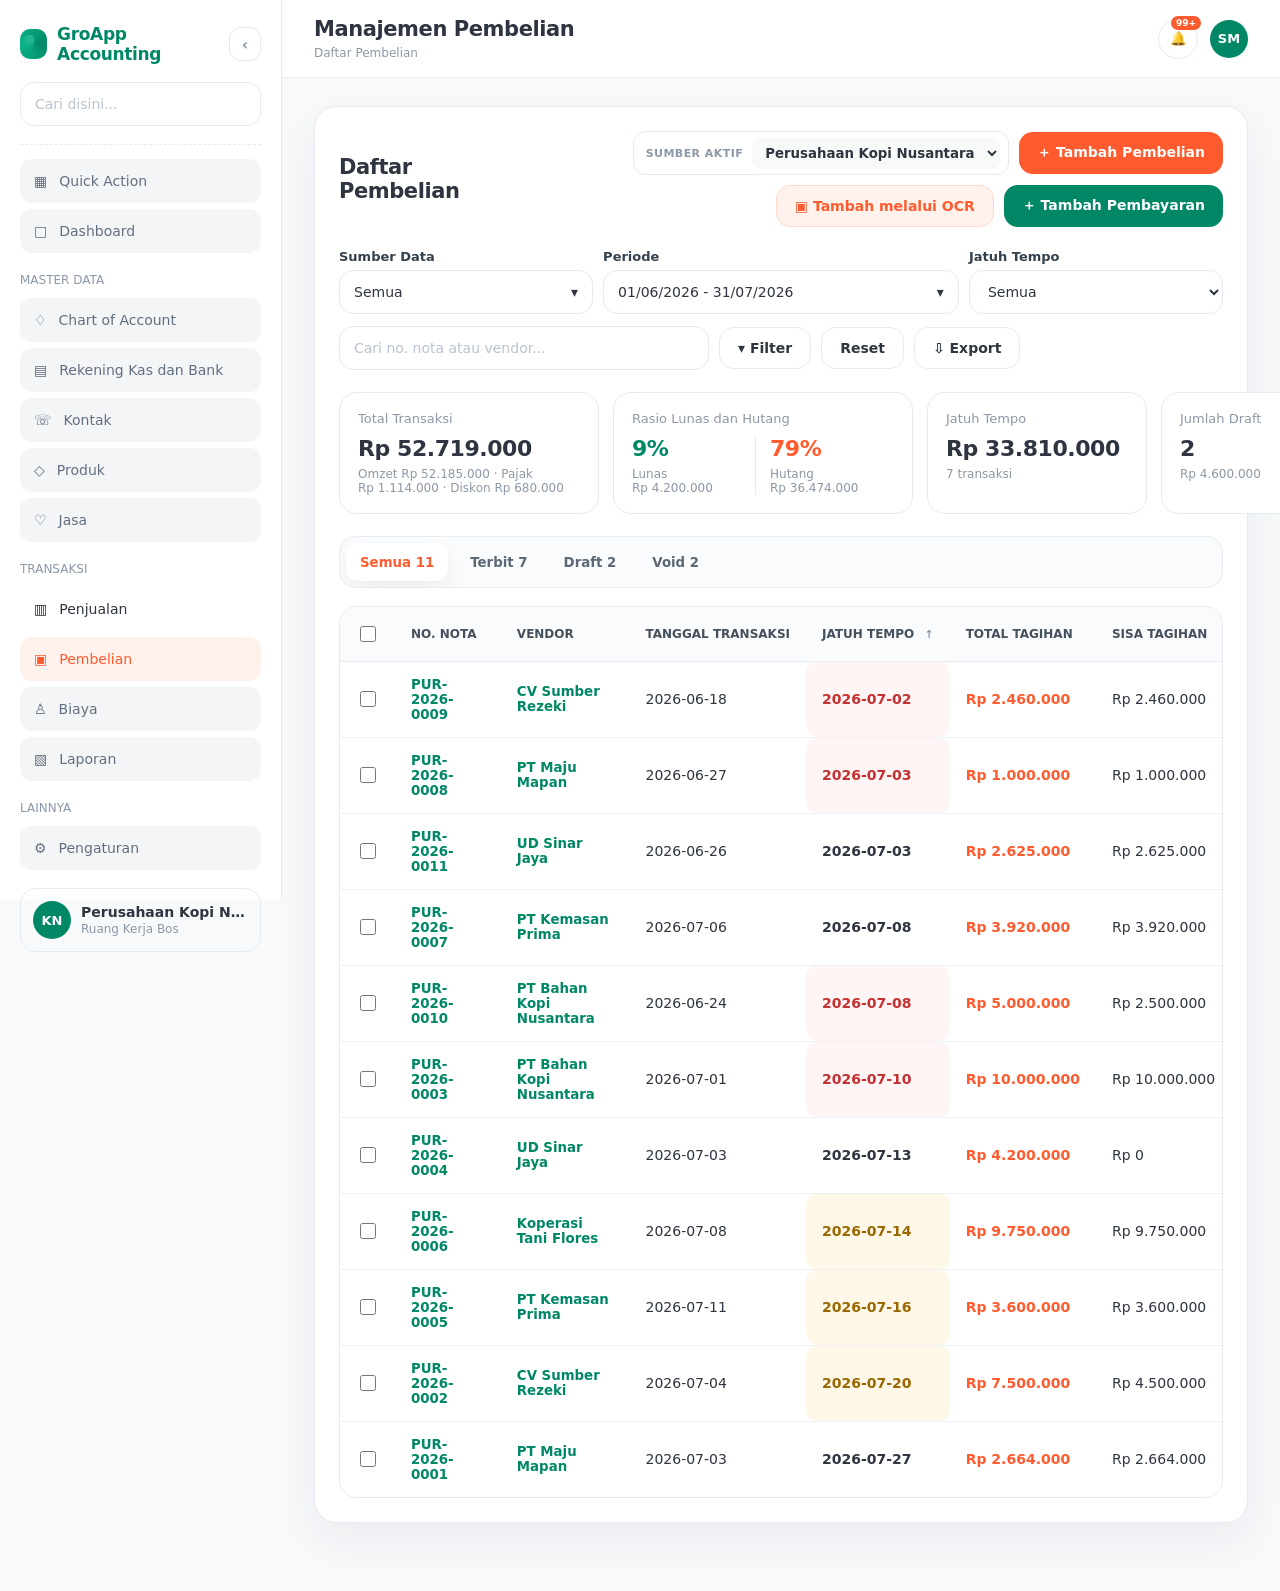
==== commit 5515ce70: "Merge transaction wizard prototype" ====
--- a/ON-Pembelian dan Penjualan/pembelian/index.html
+++ b/ON-Pembelian dan Penjualan/pembelian/index.html
@@ -70,8 +70,16 @@
         <section id="listPage" class="page active">
           <div class="card panel">
             <div class="section-head">
-              <h1 class="panel-title">Daftar Tagihan Pembelian</h1>
+              <h1 class="panel-title">Daftar Pembelian</h1>
               <div class="header-actions">
+                <label class="source-context">
+                  <span>Sumber aktif</span>
+                  <select id="activePurchaseSource" aria-label="Sumber data aktif">
+                    <option>Perusahaan Kopi Nusantara</option>
+                    <option>Unit Retail</option>
+                    <option>Unit Roastery</option>
+                  </select>
+                </label>
                 <button class="btn btn-primary" onclick="openForm('create')">＋ Tambah Pembelian</button>
                 <button class="btn btn-soft" onclick="quickAction('OCR')">▣ Tambah melalui OCR</button>
                 <button class="btn btn-green" onclick="openStandalonePayment()">＋ Tambah Pembayaran</button>
@@ -114,7 +122,7 @@
             <div class="toolbar">
               <div class="toolbar-left">
                 <div class="search-wrap">
-                  <input class="search-input" id="searchInput" placeholder="Cari nomor transaksi atau vendor..." />
+                  <input class="search-input" id="searchInput" placeholder="Cari no. nota atau vendor..." />
                 </div>
                 <button class="btn btn-ghost" onclick="toggleFilter(true)">▾ Filter</button>
                 <button class="btn btn-ghost" onclick="resetFilter()">Reset</button>
@@ -179,7 +187,7 @@
                 <thead>
                   <tr>
                     <th class="check-cell"><input id="selectAll" type="checkbox" onchange="toggleSelectAll(this.checked)" /></th>
-                    <th>Nomor Transaksi</th>
+                    <th>No. Nota</th>
                     <th>Vendor</th>
                     <th>Tanggal Transaksi</th>
                     <th class="sortable" onclick="sortColumn('dueDate')" title="Merah: tanggal jatuh tempo sudah terlewati dan belum lunas. Kuning: jatuh tempo dalam 7 hari atau kurang dan belum lunas.">Jatuh Tempo <span class="sort-arrow" id="sort-dueDate">↕</span></th>
@@ -196,133 +204,13 @@
         </section>
 
         <section id="formPage" class="page">
-          <div class="card panel">
-            <div class="section-head">
-              <h1 class="panel-title" id="formTitle">Tambah Tagihan Pembelian</h1>
-              <button class="btn btn-ghost" onclick="showPage('list')">← Kembali</button>
-            </div>
-
-            <div class="form-grid">
-              <div class="field">
-                <label>Nomor Tagihan</label>
-                <input id="codeInput" class="disabled" disabled />
-              </div>
-
-              <div class="field">
-                <label>Vendor <span class="required">*</span></label>
-                <select id="vendorInput">
-                  <option>PT Maju Mapan</option>
-                  <option>CV Sumber Rezeki</option>
-                  <option>PT Bahan Kopi Nusantara</option>
-                  <option>UD Sinar Jaya</option>
-                  <option>PT Kemasan Prima</option>
-                </select>
-              </div>
-
-              <div class="field">
-                <label>Tanggal Transaksi <span class="required">*</span></label>
-                <input id="dateInput" type="date" onchange="applyTerm()" />
-              </div>
-
-              <div class="field">
-                <label>Tanggal Jatuh Tempo <span class="required">*</span></label>
-                <input id="dueInput" type="date" />
-              </div>
-
-              <div class="field">
-                <label>Termin Pembayaran</label>
-                <select id="termInput" onchange="applyTerm()">
-                  <option value="7">Net 7</option>
-                  <option value="14">Net 14</option>
-                  <option value="30" selected>Net 30</option>
-                  <option value="custom">Custom</option>
-                </select>
-              </div>
-
-              <div class="field">
-                <label>Referensi Invoice Vendor</label>
-                <input id="vendorRefInput" placeholder="Contoh: INV/VDR/001" />
-              </div>
-            </div>
-          </div>
-
-          <div class="card panel">
-            <div class="section-head">
-              <h2 class="panel-title">Item Pembelian</h2>
-              <button class="btn btn-soft" onclick="addItem()">＋ Tambah Item</button>
-            </div>
-
-            <div class="item-section">
-              <div>
-                <div class="item-table">
-                  <div class="item-row item-head">
-                    <div>Produk/Jasa</div>
-                    <div>Deskripsi</div>
-                    <div>Qty</div>
-                    <div>Harga</div>
-                    <div>Subtotal</div>
-                    <div></div>
-                  </div>
-                  <div id="itemRows"></div>
-                </div>
-
-                <div style="height:18px"></div>
-
-                <div class="field">
-                  <label>Catatan</label>
-                  <textarea id="noteInput" placeholder="Tambahkan catatan untuk vendor atau tim internal..."></textarea>
-                </div>
-
-                <div class="field" style="margin-top:18px;">
-                  <label>Lampiran</label>
-                  <div class="upload">
-                    📁 <span>Unggah file</span> atau seret kesini
-                    <div class="sub-text">Format: JPG, PNG, WEBP, PDF, DOC, XLS, CSV, maks 3 file</div>
-                  </div>
-                </div>
-              </div>
-
-              <aside class="summary">
-                <div class="summary-row">
-                  <span>Subtotal</span>
-                  <strong id="subtotalText">Rp0</strong>
-                </div>
-
-                <div class="summary-row">
-                  <span>Diskon</span>
-                  <input class="mini-input" id="discountInput" type="number" value="0" oninput="calculateTotal()" />
-                </div>
-
-                <div class="summary-row">
-                  <span>Pajak</span>
-                  <input class="mini-input" id="taxInput" type="number" value="0" oninput="calculateTotal()" />
-                </div>
-
-                <div class="summary-row">
-                  <span>Biaya Tambahan</span>
-                  <input class="mini-input" id="feeInput" type="number" value="0" oninput="calculateTotal()" />
-                </div>
-
-                <div class="summary-total">
-                  <span>Total</span>
-                  <span id="totalText">Rp0</span>
-                </div>
-
-                <div style="height:18px"></div>
-                <button class="btn btn-ghost" style="width:100%;" onclick="submitInvoice('Draft')">Simpan Draft</button>
-                <div style="height:10px"></div>
-                <button class="btn btn-green" style="width:100%;" onclick="submitInvoice('Belum Dibayar')">Simpan Pembelian</button>
-                <div style="height:10px"></div>
-                <button class="btn btn-ghost" style="width:100%;" onclick="showPage('list')">Batalkan</button>
-              </aside>
-            </div>
-          </div>
+          <div id="salesWizard"></div>
         </section>
 
         <section id="detailPage" class="page">
           <div class="card panel">
             <div class="section-head">
-              <h1 class="panel-title">Detail Tagihan Pembelian</h1>
+              <h1 class="panel-title">Detail Pembelian</h1>
               <div style="display:flex; gap:10px; flex-wrap:wrap;">
                 <button class="btn btn-ghost" onclick="showPage('list')">← Kembali</button>
                 <button class="btn btn-ghost" onclick="openJournal()">Lihat Jurnal</button>
@@ -344,7 +232,7 @@
 
             <div class="detail-grid">
               <div>
-                <div class="info-label">Nomor Tagihan</div>
+                <div class="info-label">No. Nota</div>
                 <div class="info-value" id="detailCode">-</div>
               </div>
               <div>
@@ -849,5 +737,6 @@
 
   <script src="../js/modules/pembelian.js"></script>
   <script src="../js/shared/transaction-prototype.js"></script>
+  <script src="../js/modules/pembelian-wizard.js"></script>
 </body>
 </html>
--- a/ON-Pembelian dan Penjualan/assets/styles.css
+++ b/ON-Pembelian dan Penjualan/assets/styles.css
@@ -1557,4 +1557,323 @@
       .void-banner { align-items: flex-start; }
       .void-watermark { min-width: 92px; font-size: 22px; }
     }
+
+    /* Sales creation wizard */
+    .source-context {
+      display: flex;
+      align-items: center;
+      gap: 9px;
+      border: 1px solid var(--line);
+      border-radius: 12px;
+      padding: 5px 8px 5px 12px;
+      background: #fff;
+      color: var(--muted);
+      font-size: 11px;
+      font-weight: 600;
+      text-transform: uppercase;
+      letter-spacing: .04em;
+    }
+
+    .source-context select {
+      height: 32px;
+      border: 0;
+      outline: 0;
+      background: #f7faf9;
+      border-radius: 8px;
+      padding: 0 9px;
+      color: var(--text);
+      font-weight: 600;
+      text-transform: none;
+      letter-spacing: 0;
+    }
+
+    #formPage { max-width: 1460px; margin: 0 auto; }
+    .wizard-top { padding-bottom: 0; overflow: hidden; }
+    .wizard-heading { margin-bottom: 24px; }
+    .eyebrow { color: var(--green); font-size: 11px; letter-spacing: .12em; font-weight: 800; margin-bottom: 7px; }
+
+    .wizard-stepper {
+      display: grid;
+      grid-template-columns: repeat(5, 1fr);
+      border-top: 1px solid var(--line);
+      position: relative;
+    }
+
+    .wizard-step {
+      border: 0;
+      background: transparent;
+      min-height: 84px;
+      padding: 16px 8px 12px;
+      color: #a3adba;
+      display: flex;
+      align-items: center;
+      justify-content: center;
+      gap: 9px;
+      position: relative;
+      cursor: default;
+    }
+
+    .wizard-step:not(:last-child)::after {
+      content: "";
+      position: absolute;
+      height: 1px;
+      width: 28%;
+      right: -14%;
+      background: var(--line);
+    }
+
+    .wizard-step span {
+      width: 28px;
+      height: 28px;
+      border: 1px solid #d9e0e7;
+      border-radius: 50%;
+      display: grid;
+      place-items: center;
+      background: #fff;
+      font-size: 12px;
+    }
+
+    .wizard-step small { font-size: 12px; font-weight: 650; }
+    .wizard-step.active { color: var(--orange); }
+    .wizard-step.active::before { content: ""; position: absolute; top: -2px; left: 18%; right: 18%; height: 3px; border-radius: 3px; background: var(--orange); }
+    .wizard-step.active span { background: var(--orange); border-color: var(--orange); color: white; box-shadow: 0 5px 15px rgba(255,91,46,.25); }
+    .wizard-step.done { color: var(--green); cursor: pointer; }
+    .wizard-step.done span { background: #e9f8f3; color: var(--green); border-color: #bfe8dc; }
+    .wizard-step:disabled { opacity: 1; }
+    .wizard-body { margin-top: 18px; }
+    .wizard-card { overflow: visible; }
+
+    .wizard-section-title { display: flex; gap: 14px; align-items: flex-start; margin-bottom: 24px; }
+    .wizard-section-title > span { width: 34px; height: 34px; flex: 0 0 auto; border-radius: 11px; display: grid; place-items: center; background: #e9f8f3; color: var(--green); font-weight: 800; }
+    .wizard-section-title h2 { margin: 0 0 4px; font-size: 20px; letter-spacing: -.02em; }
+    .wizard-section-title p { margin: 0; color: var(--muted); font-size: 13px; }
+    .source-lock { border: 1px solid #cde9df; background: #f1fbf7; border-radius: 15px; padding: 15px 17px; display: flex; justify-content: space-between; align-items: center; margin-bottom: 22px; }
+    .source-lock div { display: flex; flex-direction: column; gap: 4px; }
+    .source-lock strong { color: #126a54; }
+    .source-lock span { font-size: 12px; color: #6d7b78; }
+    .lock-pill { background: #fff; border: 1px solid #cde9df; border-radius: 999px; padding: 6px 10px; color: #397665 !important; font-weight: 650; }
+    .wizard-form-grid { gap: 18px; }
+    .field-hint { color: var(--muted); font-size: 11px; margin-top: 6px; }
+    .optional { color: var(--muted); font-weight: 400; font-size: 11px; }
+    .field.full { grid-column: 1 / -1; }
+
+    .wizard-footer {
+      border-top: 1px solid var(--line);
+      margin-top: 28px;
+      padding-top: 20px;
+      display: flex;
+      justify-content: space-between;
+      align-items: center;
+      gap: 12px;
+    }
+    .wizard-footer > div { display: flex; flex-wrap: wrap; gap: 10px; justify-content: flex-end; }
+
+    .customer-toolbar, .catalog-search { display: flex; gap: 12px; margin-bottom: 16px; }
+    .search-box { height: 48px; border: 1px solid var(--line); border-radius: 14px; display: flex; align-items: center; padding: 0 14px; gap: 8px; flex: 1; background: #fff; }
+    .search-box:focus-within { border-color: #9bd8c8; box-shadow: 0 0 0 4px rgba(0,136,102,.08); }
+    .search-box span { color: var(--muted); font-size: 20px; }
+    .search-box input { flex: 1; height: 100%; border: 0; outline: 0; background: transparent; font-size: 14px; }
+    .customer-layout { display: grid; grid-template-columns: 1.25fr .75fr; gap: 18px; min-height: 350px; }
+    .customer-results { border: 1px solid var(--line); border-radius: 16px; overflow: auto; max-height: 390px; padding: 7px; }
+    .customer-result { width: 100%; border: 1px solid transparent; background: #fff; padding: 11px; display: grid; grid-template-columns: 42px 1fr 24px; gap: 11px; align-items: center; text-align: left; border-radius: 12px; cursor: pointer; }
+    .customer-result:hover { background: #f8fbfa; }
+    .customer-result.selected { border-color: #9bd8c8; background: #f1fbf7; }
+    .customer-result > span:nth-child(2) { min-width: 0; display: flex; flex-direction: column; gap: 4px; }
+    .customer-result small { color: var(--muted); white-space: nowrap; overflow: hidden; text-overflow: ellipsis; }
+    .customer-avatar { width: 42px; height: 42px; border-radius: 13px; background: #e9f8f3; color: var(--green); display: grid; place-items: center; font-size: 12px; font-weight: 800; flex: 0 0 auto; }
+    .result-check { color: var(--green); font-size: 17px; }
+    .selected-customer-card { border: 1px dashed #ced7e1; border-radius: 17px; background: #fbfcfd; padding: 22px; }
+    .selected-customer-card.has-data { border-style: solid; background: linear-gradient(145deg, #f7fffc, #fff); border-color: #cde9df; }
+    .selected-label { font-size: 10px; letter-spacing: .11em; color: var(--green); font-weight: 800; }
+    .selected-customer-card h3 { margin: 9px 0 18px; font-size: 18px; }
+    .selected-customer-card dl { margin: 0; display: grid; gap: 13px; }
+    .selected-customer-card dl div { border-bottom: 1px solid #edf3f0; padding-bottom: 10px; }
+    .selected-customer-card dt { font-size: 11px; color: var(--muted); margin-bottom: 4px; }
+    .selected-customer-card dd { margin: 0; font-weight: 550; line-height: 1.4; }
+    .customer-placeholder, .empty-items { min-height: 260px; display: flex; flex-direction: column; align-items: center; justify-content: center; text-align: center; color: var(--muted); gap: 7px; }
+    .customer-placeholder > span, .empty-items > span { width: 54px; height: 54px; border-radius: 18px; background: #f0f3f6; display: grid; place-items: center; font-size: 24px; }
+    .customer-placeholder small, .empty-items small { max-width: 250px; }
+    .empty-result { padding: 30px; text-align: center; color: var(--muted); }
+
+    .wizard-columns { display: grid; grid-template-columns: minmax(0, 1fr) 330px; gap: 18px; align-items: start; }
+    .catalog-results { display: none; border: 1px solid var(--line); border-radius: 16px; background: #fff; max-height: 390px; overflow: auto; padding: 10px; margin-bottom: 22px; box-shadow: 0 18px 36px rgba(31,42,55,.08); }
+    .catalog-results.show { display: block; }
+    .catalog-group + .catalog-group { border-top: 1px solid var(--line); margin-top: 12px; padding-top: 12px; }
+    .catalog-group-title { display: flex; justify-content: space-between; align-items: center; padding: 5px 8px 10px; }
+    .catalog-group-title small { color: var(--muted); }
+    .type-badge { display: inline-flex; align-items: center; width: fit-content; border-radius: 999px; padding: 3px 8px; font-size: 10px; font-style: normal; font-weight: 800; letter-spacing: .05em; text-transform: uppercase; }
+    .type-badge.produk { background: #e7f4ff; color: #236fa3; }
+    .type-badge.jasa { background: #fff2df; color: #a86500; }
+    .catalog-product { border: 1px solid #edf1f5; border-radius: 13px; overflow: hidden; margin-bottom: 8px; }
+    .catalog-parent { padding: 10px 12px; background: #f8fafc; display: flex; justify-content: space-between; align-items: center; }
+    .catalog-parent small { color: var(--muted); }
+    .variant-list { padding-left: 18px; position: relative; }
+    .variant-list::before { content: ""; position: absolute; left: 12px; top: 0; bottom: 8px; width: 1px; background: #dce3ea; }
+    .variant-list button, .catalog-single { width: 100%; min-height: 56px; border: 0; border-bottom: 1px solid #eef2f5; background: #fff; display: grid; grid-template-columns: 1fr auto 28px; align-items: center; text-align: left; gap: 12px; padding: 9px 12px; cursor: pointer; }
+    .catalog-single { border: 1px solid #edf1f5; border-radius: 13px; margin-bottom: 7px; }
+    .variant-list button:hover, .catalog-single:hover { background: #f3fbf8; }
+    .variant-list button span, .catalog-single span { display: flex; flex-direction: column; gap: 3px; }
+    .variant-list small, .catalog-single small { color: var(--muted); }
+    .variant-list b, .catalog-single b { color: var(--green); }
+    .variant-list i, .catalog-single i { width: 25px; height: 25px; display: grid; place-items: center; border-radius: 8px; background: #e9f8f3; color: var(--green); font-style: normal; }
+    .selected-items-head { display: flex; align-items: center; justify-content: space-between; margin: 22px 0 12px; }
+    .selected-items-head h3 { margin: 0 0 3px; font-size: 15px; }
+    .selected-items-head small { color: var(--muted); }
+    .empty-items { border: 1px dashed #ccd6df; border-radius: 16px; min-height: 230px; }
+
+    .sales-line-card { border: 1px solid var(--line); border-radius: 16px; padding: 15px; display: grid; grid-template-columns: 28px minmax(0,1fr) 145px; gap: 13px; margin-bottom: 12px; background: #fff; }
+    .line-index { width: 25px; height: 25px; display: grid; place-items: center; border-radius: 8px; background: #f1f4f7; color: #728091; font-weight: 700; font-size: 11px; }
+    .line-main { min-width: 0; }
+    .line-title { display: flex; gap: 9px; align-items: flex-start; margin-bottom: 12px; }
+    .line-title > div { display: flex; flex-direction: column; gap: 3px; }
+    .line-title small { color: var(--muted); }
+    .line-fields { display: grid; grid-template-columns: .8fr 1fr 1.2fr 1fr; gap: 9px; }
+    .field.compact label { font-size: 10px; margin-bottom: 5px; }
+    .field.compact input, .field.compact select { height: 37px; padding: 0 9px; border-radius: 10px; font-size: 12px; }
+    .qty-unit, .discount-field > div { display: flex; }
+    .qty-unit input { border-radius: 10px 0 0 10px !important; }
+    .qty-unit span { height: 37px; display: grid; place-items: center; background: #f4f6f8; border: 1px solid var(--line); border-left: 0; border-radius: 0 10px 10px 0; padding: 0 8px; font-size: 11px; color: #6c7886; }
+    .discount-field select { width: 62px; border-radius: 10px 0 0 10px !important; }
+    .discount-field input { border-radius: 0 10px 10px 0 !important; border-left: 0; }
+    .line-note { margin-top: 9px; }
+    .line-total { text-align: right; border-left: 1px solid var(--line); padding-left: 13px; display: flex; flex-direction: column; align-items: flex-end; gap: 6px; }
+    .line-total small { color: var(--muted); font-size: 10px; }
+    .line-total strong { color: var(--green); font-size: 15px; }
+    .line-total button { margin-top: auto; border: 0; width: 29px; height: 29px; border-radius: 9px; background: #fff1f1; color: var(--danger); cursor: pointer; font-size: 17px; }
+    .transaction-extras { border-top: 1px solid var(--line); margin-top: 22px; padding-top: 20px; display: grid; grid-template-columns: 1fr 1fr; gap: 17px; }
+    .sales-upload { min-height: 96px; display: flex; flex-direction: column; align-items: center; justify-content: center; gap: 5px; cursor: pointer; }
+    .sales-upload input { display: none; }
+    .sales-upload small { color: var(--muted); }
+    .attachment-list { display: flex; flex-wrap: wrap; gap: 6px; margin-top: 8px; }
+    .attachment-list span { border: 1px solid #cde9df; background: #f1fbf7; color: #397665; border-radius: 999px; padding: 5px 9px; font-size: 11px; }
+
+    .sales-summary-card { position: sticky; top: 94px; border: 1px solid #dce6e2; background: linear-gradient(145deg,#fbfffd,#fff); border-radius: 18px; padding: 20px; box-shadow: var(--shadow); }
+    .sales-summary-card h3 { margin: 0 0 18px; font-size: 16px; }
+    .summary-control { border-top: 1px solid var(--line); padding: 12px 0; }
+    .summary-control label { display: block; font-size: 11px; color: var(--muted); margin-bottom: 7px; }
+    .summary-control > div { display: grid; grid-template-columns: 1.15fr .85fr; gap: 6px; }
+    .summary-control input, .summary-control select { width: 100%; height: 37px; border: 1px solid var(--line); border-radius: 10px; padding: 0 9px; background: #fff; }
+    .summary-control > small { display: block; text-align: right; margin-top: 6px; color: #6a7580; }
+    .summary-grand { margin-top: 8px; border-radius: 13px; padding: 14px; color: #fff; background: var(--green); display: flex; justify-content: space-between; align-items: center; }
+    .summary-grand strong { font-size: 17px; }
+    .sales-summary-card > p { margin: 12px 0 0; color: var(--muted); font-size: 10px; line-height: 1.5; }
+
+    .rupiah-input {
+      width: 100%;
+      height: 44px;
+      display: flex;
+      align-items: center;
+      overflow: hidden;
+      border: 1px solid var(--line);
+      border-radius: var(--radius-md);
+      background: #fff;
+    }
+    .rupiah-input:focus-within { border-color: #9bd8c8; box-shadow: 0 0 0 4px rgba(0,136,102,.08); }
+    .rupiah-input > span { align-self: stretch; display: grid; place-items: center; padding: 0 11px; background: #f3f6f8; border-right: 1px solid var(--line); color: #53606d; font-size: 12px; font-weight: 750; }
+    .rupiah-input > input, .field .rupiah-input > input, .summary-control .rupiah-input > input { flex: 1; min-width: 0; height: 100%; border: 0; border-radius: 0; padding: 0 12px; box-shadow: none; text-align: right; font-variant-numeric: tabular-nums; }
+    .rupiah-input > input:focus { box-shadow: none; border: 0; }
+    .rupiah-input > input.disabled { background: #f8fafb; color: #596674; }
+    .summary-control > .rupiah-input { display: flex; grid-template-columns: none; height: 37px; border-radius: 10px; }
+    .summary-control .rupiah-input { height: 37px; border-radius: 10px; }
+    .percent-input { display: flex !important; grid-template-columns: none !important; border: 1px solid var(--line); border-radius: 10px; overflow: hidden; }
+    .percent-input input { border: 0 !important; border-radius: 0 !important; text-align: right; }
+    .percent-input span { min-width: 34px; display: grid; place-items: center; background: #f3f6f8; border-left: 1px solid var(--line); color: #596674; font-weight: 700; }
+
+    .payment-layout { grid-template-columns: minmax(0,1fr) 310px; }
+    .payment-choice { display: grid; grid-template-columns: repeat(3,1fr); gap: 11px; margin-bottom: 22px; }
+    .payment-choice button { border: 1px solid var(--line); border-radius: 15px; background: #fff; padding: 14px; display: grid; grid-template-columns: 32px 1fr; grid-template-rows: auto auto; text-align: left; column-gap: 9px; cursor: pointer; }
+    .payment-choice button > span { grid-row: 1 / 3; width: 32px; height: 32px; border-radius: 10px; background: #f1f4f7; display: grid; place-items: center; }
+    .payment-choice button small { color: var(--muted); margin-top: 3px; }
+    .payment-choice button.selected { border-color: var(--green); background: #f1fbf7; box-shadow: 0 0 0 3px rgba(0,136,102,.06); }
+    .payment-choice button.selected > span { color: #fff; background: var(--green); }
+    .payment-method-title { font-weight: 700; margin: 3px 0 10px; }
+    .compact-choice { grid-template-columns: repeat(2, minmax(0, 220px)); }
+    .payment-fields { border-top: 1px solid var(--line); padding-top: 18px; }
+    .payment-form { margin-top: 5px; }
+    .payment-form .full { grid-column: 1 / -1; }
+    .exact-money-btn { border: 0; background: transparent; color: var(--green); padding: 7px 0 0; cursor: pointer; font-size: 11px; font-weight: 750; text-align: left; }
+    .exact-money-btn:hover { text-decoration: underline; }
+    .payment-subsection { border-top: 1px solid var(--line); margin-top: 3px; padding-top: 15px; }
+    .payment-subsection > div { display: flex; flex-direction: column; gap: 3px; }
+    .payment-subsection strong { font-size: 13px; }
+    .payment-subsection small { color: var(--muted); }
+    .payment-later-note { display: flex; gap: 12px; align-items: center; border: 1px solid #f1d89c; background: #fff9e8; border-radius: 14px; padding: 14px; margin-bottom: 18px; }
+    .payment-later-note > span { width: 36px; height: 36px; display: grid; place-items: center; background: white; border-radius: 10px; color: #a56d00; }
+    .payment-later-note p { margin: 4px 0 0; color: #826c40; font-size: 12px; }
+    .check-option { display: flex; align-items: center; gap: 7px; color: #566371; font-size: 12px; }
+    .check-option input { accent-color: var(--green); }
+    .sender-save-option { border: 1px solid #cde9df; background: #f4fbf8; border-radius: 13px; padding: 12px; align-items: flex-start; }
+    .sender-save-option > span { display: flex; flex-direction: column; gap: 3px; }
+    .sender-save-option small { color: var(--muted); font-weight: 400; }
+    .payment-summary .status-preview { margin-top: 14px; padding-top: 14px; border-top: 1px solid var(--line); display: flex; justify-content: space-between; align-items: center; }
+    .payment-summary .status-preview small { color: var(--muted); }
+
+    .preview-card { padding: 0; overflow: hidden; }
+    .preview-header { padding: 25px 26px; background: linear-gradient(135deg,#f4fcf9,#fff); border-bottom: 1px solid var(--line); display: flex; justify-content: space-between; align-items: flex-start; }
+    .preview-header h2 { margin: 0 0 5px; font-size: 22px; }
+    .preview-header p { margin: 0; color: var(--muted); }
+    .preview-status { border-radius: 999px; padding: 7px 11px; color: var(--green); background: #e9f8f3; font-weight: 700; font-size: 12px; }
+    .preview-section { margin: 0 26px; padding: 22px 0; border-bottom: 1px solid var(--line); }
+    .preview-section-head { display: flex; justify-content: space-between; align-items: center; margin-bottom: 15px; }
+    .preview-section-head h3 { margin: 0; font-size: 15px; }
+    .preview-section-head button { border: 0; background: transparent; color: var(--green); cursor: pointer; font-weight: 700; }
+    .preview-grid { display: grid; grid-template-columns: repeat(4,1fr); gap: 16px; }
+    .preview-grid div { display: flex; flex-direction: column; gap: 5px; }
+    .preview-grid small { color: var(--muted); }
+    .preview-grid em { color: #926516; background: #fff4d5; border-radius: 999px; padding: 2px 6px; font-size: 9px; font-style: normal; }
+    .customer-preview { display: flex; gap: 12px; }
+    .customer-preview > div { display: flex; flex-direction: column; gap: 4px; }
+    .customer-preview small, .customer-preview p { color: var(--muted); margin: 0; }
+    .preview-table table { min-width: 900px; }
+    .preview-table td strong, .preview-table td small, .preview-table td em { display: block; }
+    .preview-table td small { color: var(--muted); margin-top: 3px; }
+    .preview-table td em { width: fit-content; margin-top: 5px; font-size: 9px; padding: 2px 6px; border-radius: 999px; background: #eef4f8; font-style: normal; }
+    .preview-bottom { display: grid; grid-template-columns: 1fr 380px; gap: 20px; padding: 0 26px; }
+    .preview-bottom .preview-section { margin: 0; }
+    .payment-preview dl { display: grid; gap: 11px; margin: 0; }
+    .payment-preview dl div { display: flex; justify-content: space-between; gap: 20px; }
+    .payment-preview dt { color: var(--muted); }
+    .payment-preview dd { margin: 0; font-weight: 650; }
+    .preview-total { margin: 20px 0; border: 1px solid var(--line); border-radius: 15px; padding: 15px; }
+    .preview-total > div { display: flex; justify-content: space-between; padding: 7px 0; }
+    .preview-total .grand { border-top: 1px solid var(--line); margin-top: 6px; padding-top: 13px; color: var(--green); }
+    .preview-total .grand strong { font-size: 17px; }
+    .preview-total .remaining { border-radius: 10px; background: #f4f7f9; padding: 10px; margin-top: 6px; }
+    .preview-card > .wizard-footer { margin: 0; padding: 20px 26px; }
+
+    .customer-modal { width: min(720px, calc(100vw - 28px)); }
+    .modal-subsection { margin-top: 20px; border-top: 1px solid var(--line); padding-top: 18px; }
+    .modal-subsection h3 { margin: 0 0 14px; font-size: 14px; }
+    .modal-subsection h3 span { color: var(--muted); font-size: 10px; font-weight: 500; }
+    .publish-modal { max-width: 470px; text-align: center; }
+    .publish-icon { width: 58px; height: 58px; margin: 0 auto 15px; border-radius: 18px; display: grid; place-items: center; color: #fff; background: var(--green); font-size: 25px; }
+    .publish-modal h2 { margin: 0 0 8px; }
+    .publish-modal > p { color: var(--muted); line-height: 1.55; }
+    .publish-summary { border-radius: 13px; background: #f4f8f7; padding: 13px; display: flex; justify-content: space-between; margin-top: 18px; }
+
+    @media (max-width: 1180px) {
+      .wizard-columns, .payment-layout { grid-template-columns: 1fr; }
+      .sales-summary-card { position: static; }
+      .line-fields { grid-template-columns: repeat(2,1fr); }
+      .preview-bottom { grid-template-columns: 1fr; }
+    }
+
+    @media (max-width: 900px) {
+      .source-context { align-items: stretch; flex-direction: column; }
+      .wizard-stepper { overflow-x: auto; grid-template-columns: repeat(5,150px); justify-content: start; }
+      .wizard-step { justify-content: flex-start; }
+      .customer-layout, .transaction-extras, .preview-grid { grid-template-columns: 1fr; }
+      .customer-toolbar, .catalog-search { flex-direction: column; }
+      .sales-line-card { grid-template-columns: 28px minmax(0,1fr); }
+      .line-total { grid-column: 2; border: 0; border-top: 1px solid var(--line); padding: 10px 0 0; flex-direction: row; align-items: center; justify-content: space-between; }
+      .line-total button { margin: 0; }
+      .payment-choice { grid-template-columns: 1fr; }
+      .compact-choice { grid-template-columns: 1fr 1fr; }
+      .wizard-footer { align-items: stretch; flex-direction: column; }
+      .wizard-footer > div { flex-direction: column; }
+      .wizard-footer .btn { width: 100%; }
+      .preview-header { flex-direction: column; gap: 14px; }
+      .preview-bottom { padding: 0 18px; }
+      .preview-section { margin: 0 18px; }
+    }
   
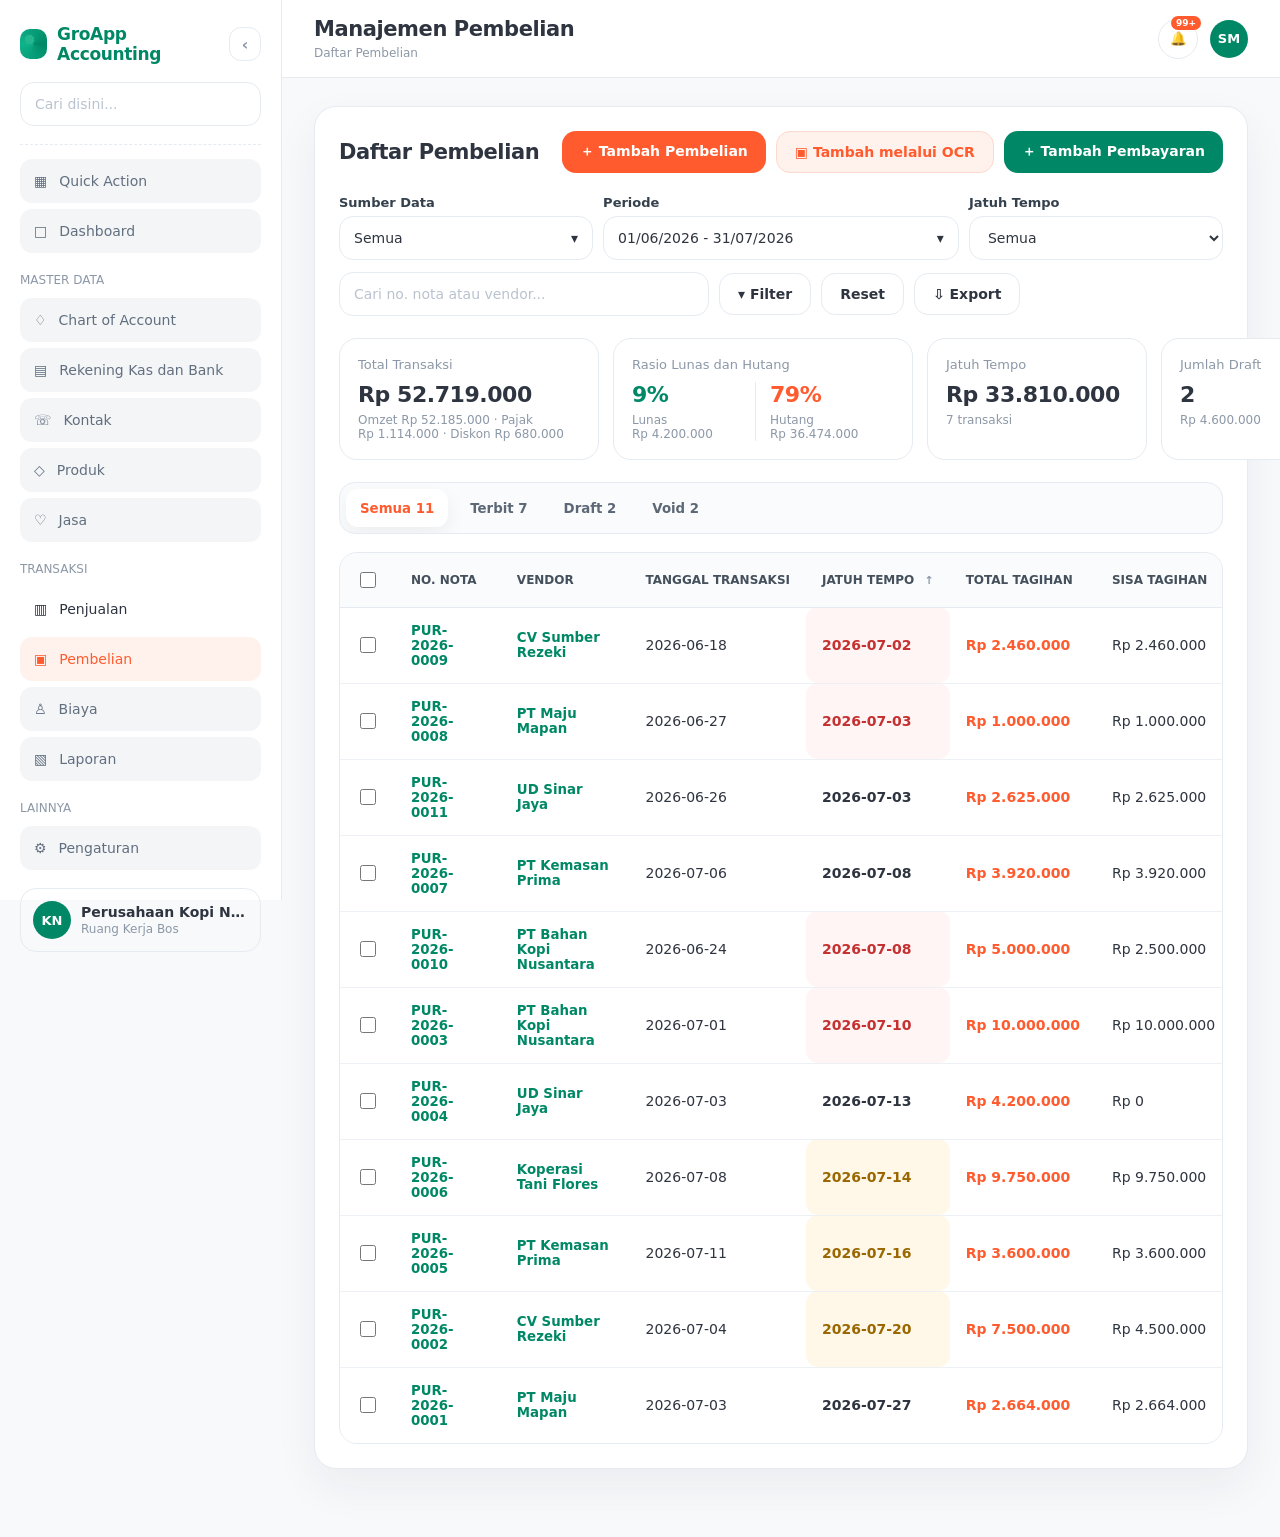
==== commit 410ceca1: "Keep source data multi-select on lists" ====
--- a/ON-Pembelian dan Penjualan/pembelian/index.html
+++ b/ON-Pembelian dan Penjualan/pembelian/index.html
@@ -72,14 +72,6 @@
             <div class="section-head">
               <h1 class="panel-title">Daftar Pembelian</h1>
               <div class="header-actions">
-                <label class="source-context">
-                  <span>Sumber aktif</span>
-                  <select id="activePurchaseSource" aria-label="Sumber data aktif">
-                    <option>Perusahaan Kopi Nusantara</option>
-                    <option>Unit Retail</option>
-                    <option>Unit Roastery</option>
-                  </select>
-                </label>
                 <button class="btn btn-primary" onclick="openForm('create')">＋ Tambah Pembelian</button>
                 <button class="btn btn-soft" onclick="quickAction('OCR')">▣ Tambah melalui OCR</button>
                 <button class="btn btn-green" onclick="openStandalonePayment()">＋ Tambah Pembayaran</button>
--- a/ON-Pembelian dan Penjualan/assets/styles.css
+++ b/ON-Pembelian dan Penjualan/assets/styles.css
@@ -1559,34 +1559,6 @@
     }
 
     /* Sales creation wizard */
-    .source-context {
-      display: flex;
-      align-items: center;
-      gap: 9px;
-      border: 1px solid var(--line);
-      border-radius: 12px;
-      padding: 5px 8px 5px 12px;
-      background: #fff;
-      color: var(--muted);
-      font-size: 11px;
-      font-weight: 600;
-      text-transform: uppercase;
-      letter-spacing: .04em;
-    }
-
-    .source-context select {
-      height: 32px;
-      border: 0;
-      outline: 0;
-      background: #f7faf9;
-      border-radius: 8px;
-      padding: 0 9px;
-      color: var(--text);
-      font-weight: 600;
-      text-transform: none;
-      letter-spacing: 0;
-    }
-
     #formPage { max-width: 1460px; margin: 0 auto; }
     .wizard-top { padding-bottom: 0; overflow: hidden; }
     .wizard-heading { margin-bottom: 24px; }
@@ -1859,7 +1831,6 @@
     }
 
     @media (max-width: 900px) {
-      .source-context { align-items: stretch; flex-direction: column; }
       .wizard-stepper { overflow-x: auto; grid-template-columns: repeat(5,150px); justify-content: start; }
       .wizard-step { justify-content: flex-start; }
       .customer-layout, .transaction-extras, .preview-grid { grid-template-columns: 1fr; }
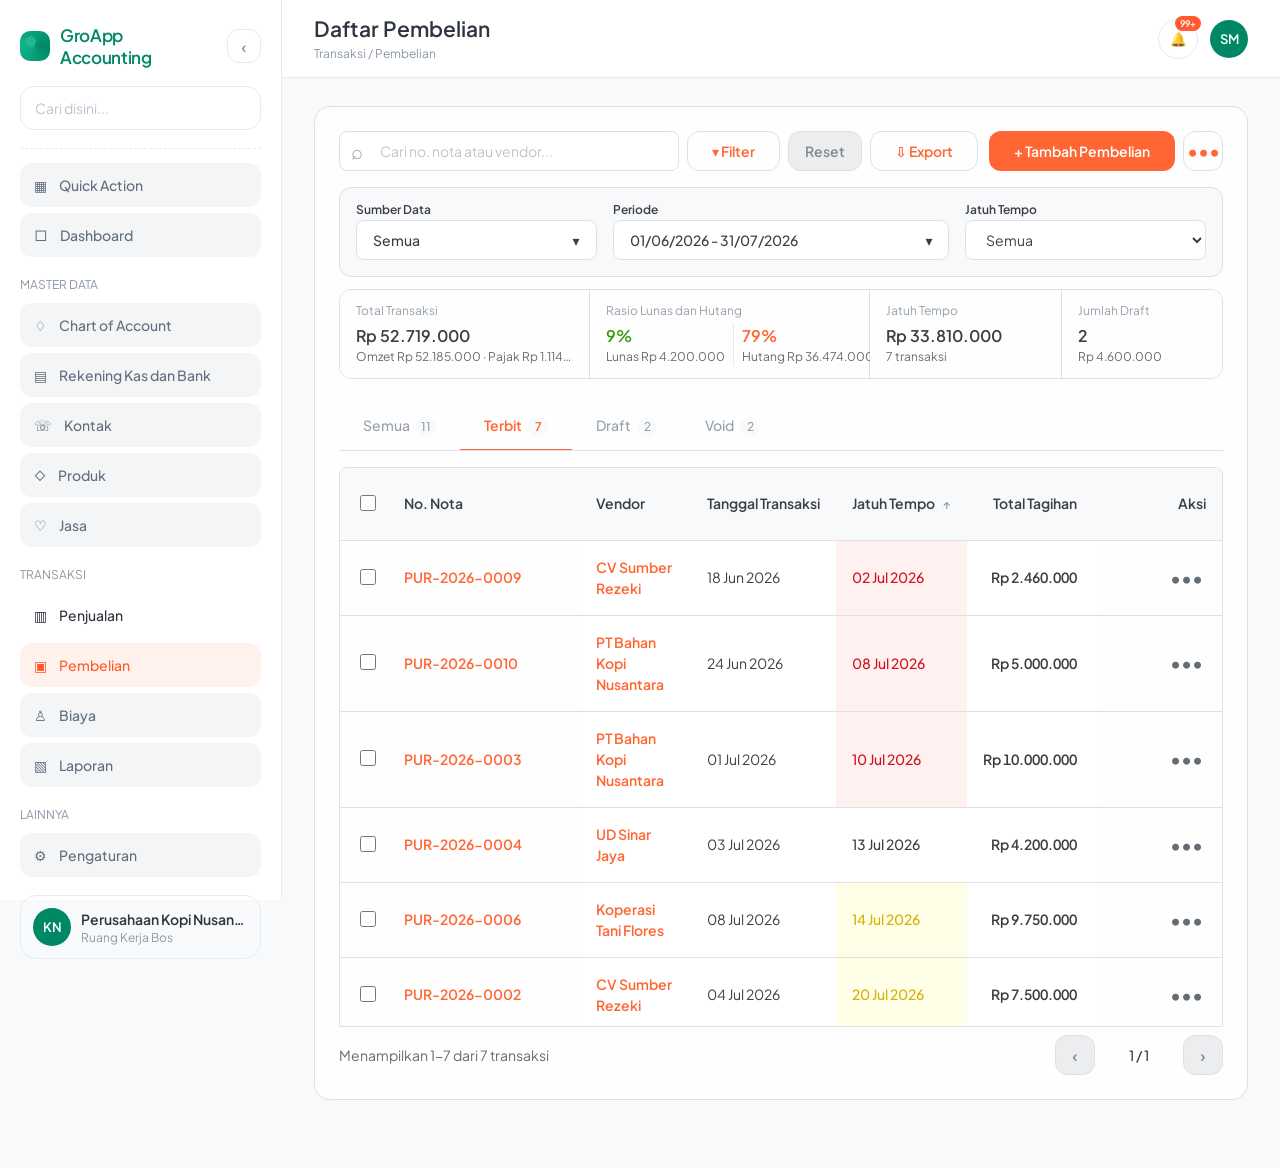
==== commit 9003ed62: "Refine transaction list experience" ====
--- a/ON-Pembelian dan Penjualan/pembelian/index.html
+++ b/ON-Pembelian dan Penjualan/pembelian/index.html
@@ -53,28 +53,45 @@
       </div>
     </aside>
 
+    <button class="mobile-nav-backdrop" type="button" onclick="toggleMobileSidebar(false)" aria-label="Tutup navigasi"></button>
+
     <main class="main">
       <header class="topbar">
-        <div>
-          <div class="page-title" id="pageTitle">Manajemen Pembelian</div>
-          <div class="breadcrumb" id="pageBreadcrumb">Daftar Pembelian</div>
+        <div class="topbar-heading">
+          <button class="mobile-menu-toggle" type="button" onclick="toggleMobileSidebar()" aria-label="Buka navigasi" aria-expanded="false" title="Buka navigasi">☰</button>
+          <div>
+            <h1 class="page-title" id="pageTitle">Daftar Pembelian</h1>
+            <div class="breadcrumb" id="pageBreadcrumb">Transaksi / Pembelian</div>
+          </div>
         </div>
 
         <div class="top-actions">
-          <button class="bell" onclick="toggleNotification(event)">🔔</button>
+          <button class="bell" onclick="toggleNotification(event)" aria-label="Buka notifikasi" title="Notifikasi">🔔</button>
           <div class="avatar">SM</div>
         </div>
       </header>
 
       <section class="content">
         <section id="listPage" class="page active">
-          <div class="card panel">
-            <div class="section-head">
-              <h1 class="panel-title">Daftar Pembelian</h1>
+          <div class="card panel list-panel">
+            <div class="toolbar">
+              <div class="toolbar-left">
+                <div class="search-wrap">
+                  <input class="search-input" id="searchInput" placeholder="Cari no. nota atau vendor..." aria-label="Cari nomor nota atau vendor" />
+                </div>
+                <button class="btn btn-secondary" onclick="toggleFilter(true)">▾ Filter</button>
+                <button class="btn btn-neutral" id="resetFilterButton" onclick="resetFilter()" disabled>Reset</button>
+                <button class="btn btn-secondary" onclick="openExportModal('filtered')">⇩ Export</button>
+              </div>
               <div class="header-actions">
-                <button class="btn btn-primary" onclick="openForm('create')">＋ Tambah Pembelian</button>
-                <button class="btn btn-soft" onclick="quickAction('OCR')">▣ Tambah melalui OCR</button>
-                <button class="btn btn-green" onclick="openStandalonePayment()">＋ Tambah Pembayaran</button>
+                <button class="btn btn-primary" onclick="openForm('create')">+ Tambah Pembelian</button>
+                <div class="header-more-wrap">
+                  <button class="btn btn-secondary header-more-button" type="button" onclick="toggleHeaderActions(event)" aria-label="Buka aksi lainnya" aria-expanded="false" title="Aksi lainnya">•••</button>
+                  <div class="header-more-menu" id="headerActionsMenu">
+                    <button type="button" onclick="quickAction('OCR'); closeHeaderActions()">Tambah melalui OCR</button>
+                    <button type="button" onclick="openStandalonePayment(); closeHeaderActions()">Tambah Pembayaran</button>
+                  </div>
+                </div>
               </div>
             </div>
 
@@ -111,16 +128,7 @@
               </div>
             </div>
 
-            <div class="toolbar">
-              <div class="toolbar-left">
-                <div class="search-wrap">
-                  <input class="search-input" id="searchInput" placeholder="Cari no. nota atau vendor..." />
-                </div>
-                <button class="btn btn-ghost" onclick="toggleFilter(true)">▾ Filter</button>
-                <button class="btn btn-ghost" onclick="resetFilter()">Reset</button>
-                <button class="btn btn-ghost" onclick="openExportModal('filtered')">⇩ Export</button>
-              </div>
-            </div>
+            <div class="active-filters" id="activeFilters" aria-live="polite"></div>
 
             <div class="stats">
               <div class="stat">
@@ -157,8 +165,8 @@
             </div>
 
             <div class="tabs" id="statusTabs">
-              <button class="tab-btn active" data-tab="all" onclick="setTransactionTab('all')">Semua <span id="tabAllCount">0</span></button>
-              <button class="tab-btn" data-tab="Terbit" onclick="setTransactionTab('Terbit')">Terbit <span id="tabTerbitCount">0</span></button>
+              <button class="tab-btn" data-tab="all" onclick="setTransactionTab('all')">Semua <span id="tabAllCount">0</span></button>
+              <button class="tab-btn active" data-tab="Terbit" onclick="setTransactionTab('Terbit')">Terbit <span id="tabTerbitCount">0</span></button>
               <button class="tab-btn" data-tab="Draft" onclick="setTransactionTab('Draft')">Draft <span id="tabDraftCount">0</span></button>
               <button class="tab-btn" data-tab="Void" onclick="setTransactionTab('Void')">Void <span id="tabVoidCount">0</span></button>
             </div>
@@ -178,7 +186,7 @@
               <table>
                 <thead>
                   <tr>
-                    <th class="check-cell"><input id="selectAll" type="checkbox" onchange="toggleSelectAll(this.checked)" /></th>
+                    <th class="check-cell"><input id="selectAll" type="checkbox" onchange="toggleSelectAll(this.checked)" aria-label="Pilih semua transaksi" /></th>
                     <th>No. Nota</th>
                     <th>Vendor</th>
                     <th>Tanggal Transaksi</th>
@@ -192,6 +200,7 @@
                 <tbody id="invoiceRows"></tbody>
               </table>
             </div>
+            <div class="table-footer" id="tableFooter" aria-live="polite"></div>
           </div>
         </section>
 
--- a/ON-Pembelian dan Penjualan/assets/styles.css
+++ b/ON-Pembelian dan Penjualan/assets/styles.css
@@ -1,4 +1,50 @@
+@import url("https://fonts.googleapis.com/css2?family=Plus+Jakarta+Sans:wght@400;500;600;700&display=swap");
+
 :root {
+      --sm-atribut-bg-page-grey: #F8F9FA;
+      --sm-atribut-bg-surface-white: #FEFEFE;
+      --sm-atribut-bg-fill-action-default: #FF6633;
+      --sm-atribut-bg-fill-action-hover: #FF8055;
+      --sm-atribut-bg-fill-action-focused: #D5552B;
+      --sm-atribut-bg-fill-action-pressed: #AA4422;
+      --sm-atribut-bg-fill-action-light: #FFF3ED;
+      --sm-atribut-border-default: #DDE1E4;
+      --sm-atribut-border-action-hover: #FF9977;
+      --sm-atribut-text-heading: #3B3F44;
+      --sm-atribut-text-body-light: #95A1AC;
+      --sm-atribut-text-caption-dark: #646D74;
+      --sm-atribut-text-placeholder: #BDC4CB;
+      --sm-atribut-text-action-default: #FF6633;
+      --sm-atribut-text-action-hover: #FF8055;
+      --sm-atribut-text-action-focused: #D5552B;
+      --sm-atribut-text-action-pressed: #AA4422;
+      --sm-atribut-text-inform-limegreen: #389E0D;
+      --sm-atribut-text-inform-yellow: #D4B106;
+      --sm-atribut-text-inform-red: #CF1322;
+      --sm-atribut-text-inform-blue: #0958D9;
+      --sm-atribut-bg-fill-inform-limegreen: #F6FFED;
+      --sm-atribut-bg-fill-inform-yellow: #FEFFE6;
+      --sm-atribut-bg-fill-inform-red: #FFF1F0;
+      --sm-atribut-bg-fill-inform-blue: #E6F4FF;
+      --sm-atribut-border-inform-limegreen: #B7EB8F;
+      --sm-atribut-border-inform-yellow: #FFFB8F;
+      --sm-atribut-border-inform-red: #FFA39E;
+      --sm-atribut-border-inform-blue: #91CAFF;
+      --hifi-gap-3xs: 4px;
+      --hifi-gap-2xs: 8px;
+      --hifi-gap-xsm: 12px;
+      --hifi-gap-sm: 16px;
+      --hifi-gap-md: 24px;
+      --hifi-gap-lg: 32px;
+      --hifi-padding-3xs: 4px;
+      --hifi-padding-2xs: 8px;
+      --hifi-padding-xs: 12px;
+      --hifi-padding-sm: 16px;
+      --hifi-padding-md: 24px;
+      --hifi-xs: 8px;
+      --hifi-sm: 12px;
+      --hifi-md: 16px;
+      --sizes-border-radius-pill: 100px;
       --green: #008866;
       --green-dark: #007558;
       --orange: #ff5b2e;
@@ -24,7 +70,7 @@
       margin: 0;
       background: var(--bg);
       color: var(--text);
-      font-family: Inter, ui-sans-serif, system-ui, -apple-system, BlinkMacSystemFont, "Segoe UI", sans-serif;
+      font-family: "Plus Jakarta Sans", ui-sans-serif, system-ui, -apple-system, BlinkMacSystemFont, "Segoe UI", sans-serif;
       font-size: 14px;
       font-weight: 400;
     }
@@ -1847,4 +1893,1047 @@
       .preview-bottom { padding: 0 18px; }
       .preview-section { margin: 0 18px; }
     }
+
+    /* GroApp Reborn list/table pattern. Scoped so transaction forms and details keep their current layout. */
+    #listPage .list-panel {
+      padding: var(--hifi-padding-md);
+      border-color: var(--sm-atribut-border-default);
+      border-radius: var(--hifi-md);
+      background: var(--sm-atribut-bg-surface-white);
+      box-shadow: none;
+    }
+
+    #listPage .section-head {
+      gap: var(--hifi-gap-sm);
+      margin-bottom: var(--hifi-gap-md);
+    }
+
+    #listPage .panel-title {
+      color: var(--sm-atribut-text-heading);
+      font-size: 20px;
+      line-height: 30px;
+      font-weight: 600;
+      letter-spacing: 0;
+    }
+
+    #listPage .header-actions,
+    #listPage .toolbar-left {
+      gap: var(--hifi-gap-2xs);
+    }
+
+    #listPage .btn {
+      height: 40px;
+      padding: 0 var(--hifi-padding-md);
+      gap: var(--hifi-gap-3xs);
+      border: 1px solid transparent;
+      border-radius: var(--hifi-sm);
+      font-size: 14px;
+      line-height: 14px;
+      font-weight: 600;
+      letter-spacing: 0;
+    }
+
+    #listPage .btn-primary {
+      color: var(--sm-atribut-bg-surface-white);
+      background: var(--sm-atribut-bg-fill-action-default);
+    }
+
+    #listPage .btn-primary:hover {
+      background: var(--sm-atribut-bg-fill-action-hover);
+    }
+
+    #listPage .btn-primary:focus-visible {
+      outline: 2px solid var(--sm-atribut-bg-fill-action-light);
+      outline-offset: 2px;
+      background: var(--sm-atribut-bg-fill-action-focused);
+    }
+
+    #listPage .btn-primary:active {
+      background: var(--sm-atribut-bg-fill-action-pressed);
+    }
+
+    #listPage .btn-secondary {
+      color: var(--sm-atribut-text-action-default);
+      background: var(--sm-atribut-bg-surface-white);
+      border-color: var(--sm-atribut-border-default);
+    }
+
+    #listPage .btn-secondary:hover {
+      color: var(--sm-atribut-text-action-hover);
+      background: var(--sm-atribut-bg-fill-action-light);
+      border-color: var(--sm-atribut-border-action-hover);
+    }
+
+    #listPage .btn-secondary:focus-visible {
+      color: var(--sm-atribut-text-action-focused);
+      border-color: var(--sm-atribut-border-action-hover);
+      outline: 2px solid var(--sm-atribut-bg-fill-action-light);
+      outline-offset: 2px;
+    }
+
+    #listPage .btn-secondary:active {
+      color: var(--sm-atribut-text-action-pressed);
+      background: var(--sm-atribut-bg-fill-action-light);
+      border-color: var(--sm-atribut-text-action-pressed);
+    }
+
+    #listPage .btn-neutral {
+      padding-inline: var(--hifi-padding-sm);
+      color: var(--sm-atribut-text-heading);
+      background: transparent;
+    }
+
+    #listPage .btn-neutral:hover {
+      color: var(--sm-atribut-text-action-hover);
+      background: var(--sm-atribut-bg-fill-action-light);
+    }
+
+    #listPage .toolbar {
+      min-height: 40px;
+      margin-bottom: var(--hifi-gap-sm);
+      gap: var(--hifi-gap-2xs);
+    }
+
+    #listPage .search-wrap {
+      width: 340px;
+    }
+
+    #listPage .search-input,
+    #listPage .quick-filters select,
+    #listPage .date-trigger,
+    #listPage .select-trigger {
+      height: 40px;
+      padding-inline: var(--hifi-padding-sm);
+      border-color: var(--sm-atribut-border-default);
+      border-radius: var(--hifi-xs);
+      color: var(--sm-atribut-text-heading);
+      font-size: 14px;
+      line-height: 21px;
+      letter-spacing: 0;
+    }
+
+    #listPage .search-input::placeholder {
+      color: var(--sm-atribut-text-placeholder);
+    }
+
+    #listPage .search-input:hover,
+    #listPage .quick-filters select:hover,
+    #listPage .date-trigger:hover,
+    #listPage .select-trigger:hover,
+    #listPage .search-input:focus,
+    #listPage .quick-filters select:focus {
+      border-color: var(--sm-atribut-border-action-hover);
+      background: var(--sm-atribut-bg-surface-white);
+      box-shadow: none;
+    }
+
+    #listPage .quick-filters {
+      grid-template-columns: minmax(192px, 1fr) minmax(280px, 1.4fr) minmax(192px, 1fr);
+      gap: var(--hifi-gap-sm);
+      padding: var(--hifi-padding-sm);
+      margin-bottom: var(--hifi-gap-md);
+      border: 1px solid var(--sm-atribut-border-default);
+      border-radius: var(--hifi-sm);
+      background: var(--sm-atribut-bg-page-grey);
+    }
+
+    #listPage .quick-filters .field {
+      gap: var(--hifi-gap-3xs);
+    }
+
+    #listPage .quick-filters label {
+      color: var(--sm-atribut-text-heading);
+      font-size: 12px;
+      line-height: 12px;
+      font-weight: 600;
+      letter-spacing: 0;
+    }
+
+    #listPage .multi-menu {
+      top: calc(100% + var(--hifi-gap-2xs));
+      width: min(340px, calc(100vw - 48px));
+      padding: var(--hifi-padding-xs);
+      border-color: var(--sm-atribut-border-default);
+      border-radius: var(--hifi-xs);
+      box-shadow: 0 4px 8px rgba(59, 63, 68, 0.08), 0 1px 2px rgba(59, 63, 68, 0.04);
+      z-index: 999;
+    }
+
+    #listPage .multi-menu input {
+      height: 40px;
+      margin-bottom: var(--hifi-gap-2xs);
+      border-color: var(--sm-atribut-border-default);
+      border-radius: var(--hifi-xs);
+    }
+
+    #listPage .check-option {
+      min-height: 40px;
+      padding-inline: var(--hifi-padding-2xs);
+      gap: var(--hifi-gap-2xs);
+      color: var(--sm-atribut-text-heading);
+      font-size: 14px;
+      line-height: 21px;
+    }
+
+    #listPage .stats {
+      grid-template-columns: minmax(240px, 1.5fr) minmax(280px, 1.4fr) minmax(192px, 1fr) minmax(160px, .7fr);
+      gap: var(--hifi-gap-sm);
+      margin: 0 0 var(--hifi-gap-lg);
+    }
+
+    #listPage .stat {
+      min-height: 112px;
+      padding: var(--hifi-padding-sm);
+      border-color: var(--sm-atribut-border-default);
+      border-radius: var(--hifi-md);
+      background: var(--sm-atribut-bg-surface-white);
+    }
+
+    #listPage .stat-label {
+      margin-bottom: var(--hifi-gap-2xs);
+      color: var(--sm-atribut-text-body-light);
+      font-size: 12px;
+      line-height: 18px;
+    }
+
+    #listPage .stat-value,
+    #listPage .split-percent {
+      color: var(--sm-atribut-text-heading);
+      font-size: 20px;
+      line-height: 30px;
+      font-weight: 600;
+      letter-spacing: 0;
+    }
+
+    #listPage .split-percent {
+      color: var(--sm-atribut-text-inform-limegreen);
+    }
+
+    #listPage .split-percent.debt {
+      color: var(--sm-atribut-text-action-default);
+    }
+
+    #listPage .split-nominal {
+      margin-top: var(--hifi-gap-3xs);
+      color: var(--sm-atribut-text-caption-dark);
+      font-size: 12px;
+      line-height: 18px;
+    }
+
+    #listPage .tabs {
+      height: 48px;
+      gap: 0;
+      padding: 0;
+      margin-bottom: var(--hifi-gap-sm);
+      border: 0;
+      border-bottom: 1px solid var(--sm-atribut-border-default);
+      border-radius: 0;
+      background: var(--sm-atribut-bg-surface-white);
+    }
+
+    #listPage .tab-btn {
+      height: 48px;
+      padding-inline: var(--hifi-padding-md);
+      border: 0;
+      border-bottom: 2px solid transparent;
+      border-radius: 0;
+      color: var(--sm-atribut-text-body-light);
+      background: transparent;
+      font-size: 14px;
+      line-height: 21px;
+      font-weight: 500;
+      letter-spacing: 0;
+    }
+
+    #listPage .tab-btn:hover {
+      color: var(--sm-atribut-text-action-hover);
+      background: var(--sm-atribut-bg-fill-action-light);
+    }
+
+    #listPage .tab-btn.active {
+      color: var(--sm-atribut-text-action-default);
+      border-bottom-color: var(--sm-atribut-bg-fill-action-default);
+      background: transparent;
+      box-shadow: none;
+      font-weight: 600;
+    }
+
+    #listPage .tab-btn span {
+      display: inline-grid;
+      min-width: 20px;
+      height: 20px;
+      margin-left: var(--hifi-gap-3xs);
+      padding-inline: var(--hifi-padding-3xs, 4px);
+      place-items: center;
+      border-radius: var(--sizes-border-radius-pill);
+      background: var(--sm-atribut-bg-page-grey);
+      color: inherit;
+      font-size: 12px;
+      line-height: 12px;
+    }
+
+    #listPage .bulk-bar {
+      min-height: 68px;
+      padding: var(--hifi-padding-sm);
+      margin: 0 0 var(--hifi-gap-sm);
+      border-color: var(--sm-atribut-border-action-hover);
+      border-radius: var(--hifi-md);
+      background: var(--sm-atribut-bg-fill-action-light);
+    }
+
+    #listPage .bulk-actions {
+      gap: var(--hifi-gap-2xs);
+    }
+
+    #listPage .bulk-actions .btn {
+      height: 32px;
+      padding-inline: var(--hifi-padding-sm);
+      border-color: var(--sm-atribut-border-default);
+      border-radius: var(--hifi-sm);
+      color: var(--sm-atribut-text-action-default);
+      background: var(--sm-atribut-bg-surface-white);
+    }
+
+    #listPage .table-wrap {
+      border-color: var(--sm-atribut-border-default);
+      border-radius: var(--hifi-xs) var(--hifi-xs) 0 0;
+    }
+
+    #listPage table {
+      min-width: 1160px;
+      color: var(--sm-atribut-text-heading);
+      font-size: 14px;
+      line-height: 21px;
+    }
+
+    #listPage th {
+      height: 72px;
+      padding: 0 var(--hifi-padding-sm);
+      color: var(--sm-atribut-text-heading);
+      background: var(--sm-atribut-bg-page-grey);
+      border-bottom-color: var(--sm-atribut-border-default);
+      font-size: 14px;
+      line-height: 21px;
+      font-weight: 600;
+      text-transform: none;
+      letter-spacing: 0;
+    }
+
+    #listPage td {
+      height: 72px;
+      padding: var(--hifi-padding-sm);
+      border-bottom-color: var(--sm-atribut-border-default);
+      font-size: 14px;
+      line-height: 21px;
+    }
+
+    #listPage tbody tr:hover td {
+      background: var(--sm-atribut-bg-page-grey);
+    }
+
+    #listPage th:nth-child(2),
+    #listPage td:nth-child(2) {
+      min-width: 240px;
+    }
+
+    #listPage th:nth-child(9),
+    #listPage td:nth-child(9) {
+      width: 120px;
+      text-align: right;
+    }
+
+    #listPage .link-btn {
+      color: var(--sm-atribut-text-action-default);
+      font-size: 14px;
+      line-height: 21px;
+      font-weight: 600;
+    }
+
+    #listPage .link-btn:hover {
+      color: var(--sm-atribut-text-action-hover);
+    }
+
+    #listPage .sub-text {
+      margin-top: var(--hifi-gap-3xs);
+      color: var(--sm-atribut-text-body-light);
+      font-size: 12px;
+      line-height: 18px;
+    }
+
+    #listPage .amount {
+      color: var(--sm-atribut-text-heading);
+      font-weight: 600;
+      font-variant-numeric: tabular-nums;
+    }
+
+    #listPage .due-cell {
+      border-radius: 0;
+      font-weight: 500;
+    }
+
+    #listPage .due-cell.overdue {
+      color: var(--sm-atribut-text-inform-red);
+      background: var(--sm-atribut-bg-fill-inform-red);
+    }
+
+    #listPage .due-cell.soon {
+      color: var(--sm-atribut-text-inform-yellow);
+      background: var(--sm-atribut-bg-fill-inform-yellow);
+    }
+
+    #listPage .badge {
+      min-width: 44px;
+      height: 20px;
+      padding: 0 var(--hifi-padding-2xs);
+      gap: var(--hifi-gap-3xs);
+      border-radius: var(--sizes-border-radius-pill);
+      font-size: 12px;
+      line-height: 12px;
+      font-weight: 500;
+      letter-spacing: 0;
+    }
+
+    #listPage .badge.draft,
+    #listPage .badge.cancelled,
+    #listPage .badge.void {
+      color: var(--sm-atribut-text-caption-dark);
+      background: var(--sm-atribut-bg-page-grey);
+      border-color: var(--sm-atribut-border-default);
+    }
+
+    #listPage .badge.unpaid {
+      color: var(--sm-atribut-text-inform-yellow);
+      background: var(--sm-atribut-bg-fill-inform-yellow);
+      border-color: var(--sm-atribut-border-inform-yellow);
+    }
+
+    #listPage .badge.partial {
+      color: var(--sm-atribut-text-inform-blue);
+      background: var(--sm-atribut-bg-fill-inform-blue);
+      border-color: var(--sm-atribut-border-inform-blue);
+    }
+
+    #listPage .badge.paid {
+      color: var(--sm-atribut-text-inform-limegreen);
+      background: var(--sm-atribut-bg-fill-inform-limegreen);
+      border-color: var(--sm-atribut-border-inform-limegreen);
+    }
+
+    #listPage .badge.overdue {
+      color: var(--sm-atribut-text-inform-red);
+      background: var(--sm-atribut-bg-fill-inform-red);
+      border-color: var(--sm-atribut-border-inform-red);
+    }
+
+    #listPage .action-btn {
+      width: 40px;
+      height: 40px;
+      padding: 0;
+      border-radius: var(--hifi-xs);
+      color: var(--sm-atribut-text-caption-dark);
+      font-size: 18px;
+      line-height: 1;
+    }
+
+    #listPage .action-btn:hover {
+      color: var(--sm-atribut-text-action-hover);
+      background: var(--sm-atribut-bg-fill-action-light);
+    }
+
+    #listPage .table-empty {
+      min-height: 280px;
+      padding: 48px var(--hifi-padding-md);
+      display: flex;
+      flex-direction: column;
+      align-items: center;
+      justify-content: center;
+      gap: var(--hifi-gap-sm);
+      text-align: center;
+    }
+
+    #listPage .table-empty-icon {
+      width: 48px;
+      height: 48px;
+      display: grid;
+      place-items: center;
+      border-radius: var(--hifi-md);
+      color: var(--sm-atribut-text-action-default);
+      background: var(--sm-atribut-bg-fill-action-light);
+      font-size: 24px;
+    }
+
+    #listPage .table-empty h3 {
+      margin: 0;
+      color: var(--sm-atribut-text-heading);
+      font-size: 20px;
+      line-height: 30px;
+      font-weight: 600;
+      letter-spacing: 0;
+    }
+
+    #listPage .table-empty p {
+      max-width: 400px;
+      margin: calc(var(--hifi-gap-2xs) * -1) 0 0;
+      color: var(--sm-atribut-text-body-light);
+      font-size: 14px;
+      line-height: 21px;
+    }
+
+    #listPage .table-footer {
+      min-height: 40px;
+      padding-top: var(--hifi-gap-2xs);
+      display: flex;
+      align-items: center;
+      justify-content: space-between;
+      gap: var(--hifi-gap-sm);
+      color: var(--sm-atribut-text-caption-dark);
+      font-size: 14px;
+      line-height: 21px;
+    }
+
+    #listPage .pagination {
+      display: flex;
+      align-items: center;
+      gap: var(--hifi-gap-2xs);
+    }
+
+    #listPage .pagination button {
+      width: 40px;
+      height: 40px;
+      display: grid;
+      place-items: center;
+      border: 1px solid var(--sm-atribut-border-default);
+      border-radius: var(--hifi-sm);
+      color: var(--sm-atribut-text-heading);
+      background: var(--sm-atribut-bg-surface-white);
+      cursor: pointer;
+      font-size: 16px;
+    }
+
+    #listPage .pagination button:hover:not(:disabled) {
+      color: var(--sm-atribut-text-action-hover);
+      border-color: var(--sm-atribut-border-action-hover);
+      background: var(--sm-atribut-bg-fill-action-light);
+    }
+
+    #listPage .pagination button:disabled {
+      color: #808A93;
+      background: #EBEDEF;
+      cursor: not-allowed;
+    }
+
+    #listPage .pagination-status {
+      min-width: 72px;
+      text-align: center;
+      color: var(--sm-atribut-text-heading);
+      font-weight: 500;
+    }
+
+    @media (max-width: 1180px) {
+      #listPage .stats {
+        grid-template-columns: repeat(2, minmax(0, 1fr));
+      }
+
+      #listPage .quick-filters {
+        grid-template-columns: repeat(2, minmax(0, 1fr));
+      }
+    }
+
+    @media (max-width: 900px) {
+      .content {
+        padding: var(--hifi-padding-sm);
+      }
+
+      #listPage .list-panel {
+        padding: var(--hifi-padding-sm);
+      }
+
+      #listPage .header-actions,
+      #listPage .toolbar-left {
+        align-items: stretch;
+      }
+
+      #listPage .header-actions .btn,
+      #listPage .toolbar-left .btn,
+      #listPage .search-wrap {
+        width: 100%;
+      }
+
+      #listPage .quick-filters,
+      #listPage .stats {
+        grid-template-columns: 1fr;
+      }
+
+      #listPage .tabs {
+        overflow-x: auto;
+      }
+
+      #listPage .tab-btn {
+        padding-inline: var(--hifi-padding-sm);
+      }
+
+      #listPage .table-footer {
+        align-items: flex-start;
+        flex-direction: column;
+      }
+    }
+
+    /* List refinement pass */
+    .topbar-heading {
+      min-width: 0;
+      display: flex;
+      align-items: center;
+      gap: var(--hifi-gap-xsm);
+    }
+
+    .topbar-heading .page-title {
+      margin: 0;
+      letter-spacing: 0;
+    }
+
+    .mobile-menu-toggle,
+    .mobile-nav-backdrop {
+      display: none;
+    }
+
+    #listPage .toolbar {
+      flex-wrap: wrap;
+      margin-bottom: var(--hifi-gap-sm);
+    }
+
+    #listPage .header-actions {
+      flex: 0 0 auto;
+    }
+
+    #listPage .search-wrap {
+      position: relative;
+    }
+
+    #listPage .search-wrap::before {
+      content: "⌕";
+      position: absolute;
+      left: var(--hifi-padding-xs);
+      top: 50%;
+      z-index: 1;
+      color: var(--sm-atribut-text-body-light);
+      font-size: 20px;
+      line-height: 1;
+      transform: translateY(-50%);
+      pointer-events: none;
+    }
+
+    #listPage .search-input {
+      padding-left: 40px;
+    }
+
+    #listPage .btn:disabled {
+      color: #808A93;
+      background: #EBEDEF;
+      border-color: #DDE1E4;
+      cursor: not-allowed;
+    }
+
+    #listPage .header-more-wrap {
+      position: relative;
+    }
+
+    #listPage .header-more-button {
+      width: 40px;
+      padding: 0;
+      font-size: 18px;
+      line-height: 1;
+    }
+
+    #listPage .header-more-menu {
+      position: absolute;
+      top: calc(100% + var(--hifi-gap-2xs));
+      right: 0;
+      z-index: 999;
+      width: 220px;
+      display: none;
+      padding: var(--hifi-padding-2xs);
+      border: 1px solid var(--sm-atribut-border-default);
+      border-radius: var(--hifi-xs);
+      background: var(--sm-atribut-bg-surface-white);
+      box-shadow: 0 4px 8px rgba(59, 63, 68, 0.08), 0 1px 2px rgba(59, 63, 68, 0.04);
+    }
+
+    #listPage .header-more-menu.show {
+      display: grid;
+    }
+
+    #listPage .header-more-menu button {
+      min-height: 40px;
+      padding: 0 var(--hifi-padding-sm);
+      border: 0;
+      border-radius: var(--hifi-xs);
+      color: var(--sm-atribut-text-heading);
+      background: transparent;
+      text-align: left;
+      cursor: pointer;
+      font-size: 14px;
+      line-height: 21px;
+      font-weight: 500;
+    }
+
+    #listPage .header-more-menu button:hover {
+      color: var(--sm-atribut-text-action-hover);
+      background: var(--sm-atribut-bg-fill-action-light);
+    }
+
+    #listPage .quick-filters {
+      margin-bottom: var(--hifi-gap-xsm);
+    }
+
+    #listPage .active-filters {
+      display: none;
+      align-items: center;
+      gap: var(--hifi-gap-2xs);
+      min-height: 32px;
+      margin-bottom: var(--hifi-gap-sm);
+      overflow-x: auto;
+      scrollbar-width: thin;
+    }
+
+    #listPage .active-filters.show {
+      display: flex;
+    }
+
+    #listPage .active-filters-label {
+      flex: 0 0 auto;
+      color: var(--sm-atribut-text-caption-dark);
+      font-size: 12px;
+      line-height: 18px;
+      font-weight: 600;
+    }
+
+    #listPage .filter-chip {
+      height: 32px;
+      flex: 0 0 auto;
+      display: inline-flex;
+      align-items: center;
+      gap: var(--hifi-gap-3xs);
+      padding-left: var(--hifi-padding-xs);
+      padding-right: var(--hifi-padding-2xs);
+      border: 1px solid var(--sm-atribut-bg-fill-action-default);
+      border-radius: var(--sizes-border-radius-pill);
+      color: var(--sm-atribut-text-action-default);
+      background: var(--sm-atribut-bg-fill-action-light);
+      font-size: 12px;
+      line-height: 12px;
+      font-weight: 500;
+      white-space: nowrap;
+    }
+
+    #listPage .filter-chip button {
+      width: 24px;
+      height: 24px;
+      display: grid;
+      place-items: center;
+      padding: 0;
+      border: 0;
+      border-radius: 50%;
+      color: inherit;
+      background: transparent;
+      cursor: pointer;
+      font-size: 16px;
+      line-height: 1;
+    }
+
+    #listPage .filter-chip button:hover {
+      background: #FFCCBB;
+    }
+
+    #listPage .stats {
+      grid-template-columns: minmax(220px, 1.3fr) minmax(280px, 1.4fr) minmax(180px, 1fr) minmax(160px, .8fr);
+      gap: 0;
+      margin: 0 0 var(--hifi-gap-md);
+      border: 1px solid var(--sm-atribut-border-default);
+      border-radius: var(--hifi-sm);
+      background: var(--sm-atribut-bg-surface-white);
+      overflow-x: auto;
+    }
+
+    #listPage .stat {
+      min-height: 80px;
+      padding: var(--hifi-padding-xs) var(--hifi-padding-sm);
+      border: 0;
+      border-right: 1px solid var(--sm-atribut-border-default);
+      border-radius: 0;
+    }
+
+    #listPage .stat:last-child {
+      border-right: 0;
+    }
+
+    #listPage .stat-label {
+      margin-bottom: var(--hifi-gap-3xs);
+    }
+
+    #listPage .stat-value,
+    #listPage .split-percent {
+      font-size: 16px;
+      line-height: 24px;
+    }
+
+    #listPage .split-stat {
+      gap: var(--hifi-gap-2xs);
+    }
+
+    #listPage .split-box:first-child {
+      padding-right: var(--hifi-gap-2xs);
+    }
+
+    #listPage .split-nominal {
+      margin-top: 0;
+      overflow: hidden;
+      text-overflow: ellipsis;
+      white-space: nowrap;
+    }
+
+    #listPage .table-wrap {
+      max-height: 560px;
+      overflow: auto;
+    }
+
+    #listPage th {
+      position: sticky;
+      top: 0;
+      z-index: 4;
+    }
+
+    #listPage th:nth-child(1),
+    #listPage td:nth-child(1) {
+      left: 0;
+      width: 48px;
+      min-width: 48px;
+      max-width: 48px;
+      position: sticky;
+      z-index: 3;
+      background: var(--sm-atribut-bg-surface-white);
+    }
+
+    #listPage td[colspan] {
+      left: auto;
+      width: auto;
+      min-width: 0;
+      max-width: none;
+      position: static;
+      box-shadow: none;
+    }
+
+    #listPage th:nth-child(1) {
+      z-index: 6;
+      background: var(--sm-atribut-bg-page-grey);
+    }
+
+    #listPage th:nth-child(2),
+    #listPage td:nth-child(2) {
+      left: 48px;
+      min-width: 192px;
+      position: sticky;
+      z-index: 3;
+      background: var(--sm-atribut-bg-surface-white);
+      box-shadow: 1px 0 0 var(--sm-atribut-border-default);
+    }
+
+    #listPage th:nth-child(2) {
+      z-index: 6;
+      background: var(--sm-atribut-bg-page-grey);
+    }
+
+    #listPage th:nth-child(6),
+    #listPage th:nth-child(7),
+    #listPage td:nth-child(6),
+    #listPage td:nth-child(7) {
+      text-align: right;
+      font-variant-numeric: tabular-nums;
+    }
+
+    #listPage th:nth-child(9),
+    #listPage td:nth-child(9) {
+      right: 0;
+      position: sticky;
+      z-index: 3;
+      background: var(--sm-atribut-bg-surface-white);
+      box-shadow: -1px 0 0 var(--sm-atribut-border-default);
+    }
+
+    #listPage th:nth-child(9) {
+      z-index: 6;
+      background: var(--sm-atribut-bg-page-grey);
+    }
+
+    #listPage tbody tr:hover td:nth-child(1),
+    #listPage tbody tr:hover td:nth-child(2),
+    #listPage tbody tr:hover td:nth-child(9) {
+      background: var(--sm-atribut-bg-page-grey);
+    }
+
+    #listPage .kebab-menu {
+      z-index: 1000;
+      border-radius: var(--hifi-xs);
+      box-shadow: 0 4px 8px rgba(59, 63, 68, 0.08), 0 1px 2px rgba(59, 63, 68, 0.04);
+    }
+
+    #listPage .skeleton {
+      display: block;
+      border-radius: var(--hifi-xs);
+      background: linear-gradient(90deg, #EBEDEF 25%, #F8F9FA 50%, #EBEDEF 75%);
+      background-size: 200% 100%;
+      animation: list-skeleton 1.2s ease-in-out infinite;
+    }
+
+    #listPage .skeleton-line {
+      width: min(112px, 90%);
+      height: 12px;
+    }
+
+    #listPage .skeleton-check {
+      width: 16px;
+      height: 16px;
+      margin: auto;
+    }
+
+    @keyframes list-skeleton {
+      from { background-position: 200% 0; }
+      to { background-position: -200% 0; }
+    }
+
+    @media (max-width: 1180px) {
+      #listPage .toolbar-left {
+        flex-basis: 100%;
+        order: 2;
+      }
+
+      #listPage .header-actions {
+        width: 100%;
+        justify-content: flex-end;
+        order: 1;
+      }
+
+      #listPage .stats {
+        grid-template-columns: 220px 280px 180px 160px;
+      }
+    }
+
+    @media (max-width: 900px) {
+      body.mobile-nav-lock {
+        overflow: hidden;
+      }
+
+      .topbar {
+        height: 72px;
+        padding: 0 var(--hifi-padding-sm);
+      }
+
+      .mobile-menu-toggle {
+        width: 40px;
+        height: 40px;
+        flex: 0 0 auto;
+        display: grid;
+        place-items: center;
+        padding: 0;
+        border: 1px solid var(--sm-atribut-border-default);
+        border-radius: var(--hifi-sm);
+        color: var(--sm-atribut-text-heading);
+        background: var(--sm-atribut-bg-surface-white);
+        cursor: pointer;
+        font-size: 20px;
+      }
+
+      .sidebar-toggle {
+        display: none;
+      }
+
+      .app .sidebar,
+      .app.sidebar-collapsed .sidebar {
+        width: min(320px, calc(100vw - 48px));
+        padding: var(--hifi-padding-md) var(--hifi-padding-sm);
+        display: flex;
+        align-items: stretch;
+        z-index: 1002;
+        overflow-y: auto;
+        transform: translateX(-100%);
+        transition: transform .18s ease;
+      }
+
+      .app.mobile-nav-open .sidebar {
+        transform: translateX(0);
+      }
+
+      .mobile-nav-backdrop {
+        position: fixed;
+        inset: 0;
+        z-index: 1001;
+        display: block;
+        padding: 0;
+        border: 0;
+        background: rgba(59, 63, 68, 0.25);
+        opacity: 0;
+        pointer-events: none;
+        transition: opacity .18s ease;
+      }
+
+      .app.mobile-nav-open .mobile-nav-backdrop {
+        opacity: 1;
+        pointer-events: auto;
+      }
+
+      .app.sidebar-collapsed .brand span,
+      .app.sidebar-collapsed .sidebar-search,
+      .app.sidebar-collapsed .nav-section,
+      .app.sidebar-collapsed .nav-label,
+      .app.sidebar-collapsed .company > div {
+        display: block;
+      }
+
+      .app.sidebar-collapsed .nav {
+        width: auto;
+        align-items: stretch;
+      }
+
+      .app.sidebar-collapsed .nav-item {
+        width: auto;
+        justify-content: flex-start;
+        padding: 0 var(--hifi-padding-xs);
+      }
+
+      .app.sidebar-collapsed .company {
+        padding: var(--hifi-padding-xs);
+        border: 1px solid var(--sm-atribut-border-default);
+      }
+
+      #listPage .toolbar-left {
+        display: grid;
+        grid-template-columns: repeat(3, minmax(0, 1fr));
+      }
+
+      #listPage .search-wrap {
+        grid-column: 1 / -1;
+      }
+
+      #listPage .toolbar-left .btn {
+        width: 100%;
+        padding-inline: var(--hifi-padding-2xs);
+      }
+
+      #listPage .quick-filters {
+        grid-template-columns: 1fr;
+      }
+
+      #listPage .stats {
+        grid-template-columns: 220px 280px 180px 160px;
+      }
+
+      #listPage .stat {
+        border-right: 1px solid var(--sm-atribut-border-default);
+      }
+
+      #listPage .header-more-menu {
+        position: fixed;
+        top: 68px;
+        right: var(--hifi-padding-sm);
+      }
+    }
   
